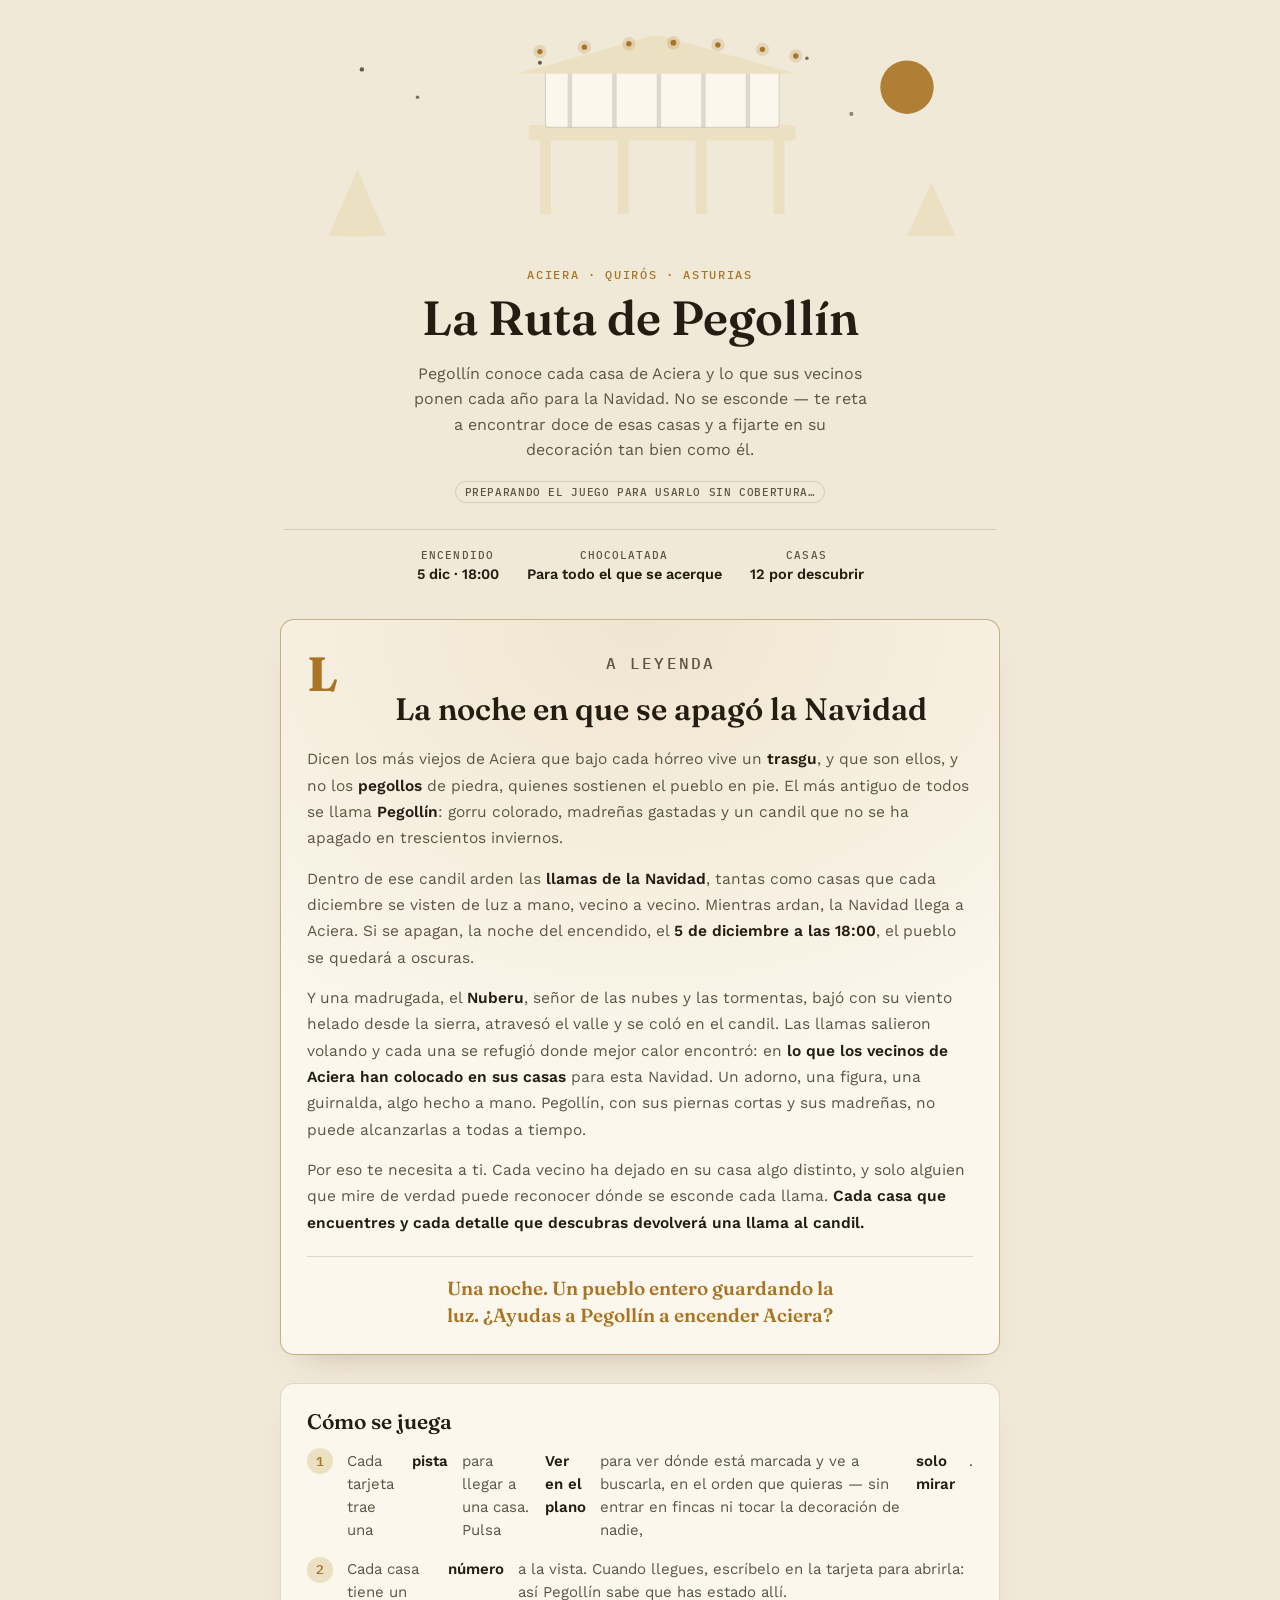
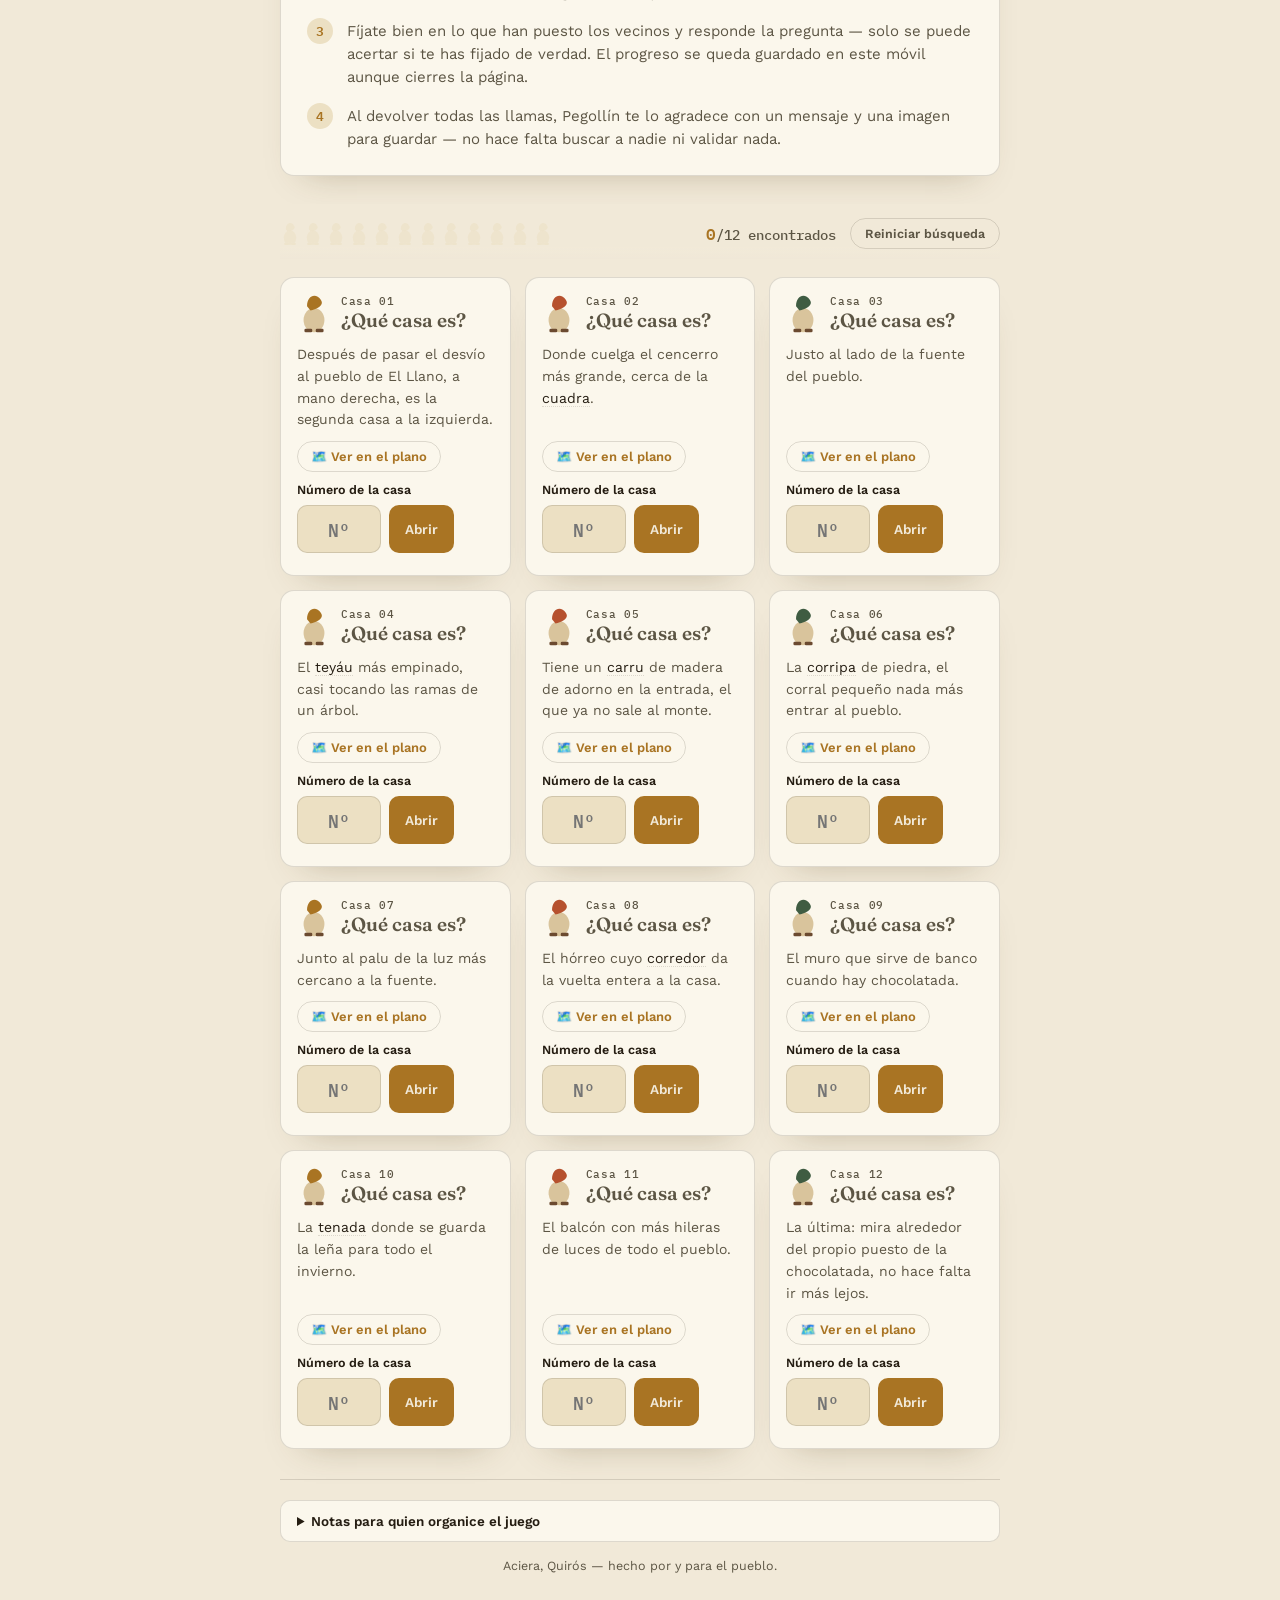
==== index.html @ 91ac0550 "Add files via upload" ====
<!doctype html>
<html lang="es">
<head>
<meta charset="utf-8">
<meta name="viewport" content="width=device-width, initial-scale=1, viewport-fit=cover">
<meta name="theme-color" content="#0f1a33">
<link rel="manifest" href="manifest.webmanifest">
<link rel="icon" href="icon.svg" type="image/svg+xml">
<link rel="apple-touch-icon" href="icon-192.png">
<meta name="apple-mobile-web-app-capable" content="yes">
<meta name="apple-mobile-web-app-title" content="Pegollín">
<title>La Ruta de Pegollín</title>
<style>
@font-face {
  font-family: 'Fraunces';
  font-style: normal;
  font-weight: 300 900;
  font-display: swap;
  src: url(fonts/Fraunces-300-900-latin-ext.woff2) format('woff2');
  unicode-range: U+0100-02BA, U+02BD-02C5, U+02C7-02CC, U+02CE-02D7, U+02DD-02FF, U+0304, U+0308, U+0329, U+1D00-1DBF, U+1E00-1E9F, U+1EF2-1EFF, U+2020, U+20A0-20AB, U+20AD-20C4, U+2113, U+2C60-2C7F, U+A720-A7FF;
}
@font-face {
  font-family: 'Fraunces';
  font-style: normal;
  font-weight: 300 900;
  font-display: swap;
  src: url(fonts/Fraunces-300-900-latin.woff2) format('woff2');
  unicode-range: U+0000-00FF, U+0131, U+0152-0153, U+02BB-02BC, U+02C6, U+02DA, U+02DC, U+0304, U+0308, U+0329, U+2000-206F, U+20AC, U+2122, U+2191, U+2193, U+2212, U+2215, U+FEFF, U+FFFD;
}
@font-face {
  font-family: 'IBM Plex Mono';
  font-style: normal;
  font-weight: 500;
  font-display: swap;
  src: url(fonts/IBMPlexMono-500-latin-ext.woff2) format('woff2');
  unicode-range: U+0100-02BA, U+02BD-02C5, U+02C7-02CC, U+02CE-02D7, U+02DD-02FF, U+0304, U+0308, U+0329, U+1D00-1DBF, U+1E00-1E9F, U+1EF2-1EFF, U+2020, U+20A0-20AB, U+20AD-20C4, U+2113, U+2C60-2C7F, U+A720-A7FF;
}
@font-face {
  font-family: 'IBM Plex Mono';
  font-style: normal;
  font-weight: 500;
  font-display: swap;
  src: url(fonts/IBMPlexMono-500-latin.woff2) format('woff2');
  unicode-range: U+0000-00FF, U+0131, U+0152-0153, U+02BB-02BC, U+02C6, U+02DA, U+02DC, U+0304, U+0308, U+0329, U+2000-206F, U+20AC, U+2122, U+2191, U+2193, U+2212, U+2215, U+FEFF, U+FFFD;
}
@font-face {
  font-family: 'IBM Plex Mono';
  font-style: normal;
  font-weight: 600;
  font-display: swap;
  src: url(fonts/IBMPlexMono-600-latin-ext.woff2) format('woff2');
  unicode-range: U+0100-02BA, U+02BD-02C5, U+02C7-02CC, U+02CE-02D7, U+02DD-02FF, U+0304, U+0308, U+0329, U+1D00-1DBF, U+1E00-1E9F, U+1EF2-1EFF, U+2020, U+20A0-20AB, U+20AD-20C4, U+2113, U+2C60-2C7F, U+A720-A7FF;
}
@font-face {
  font-family: 'IBM Plex Mono';
  font-style: normal;
  font-weight: 600;
  font-display: swap;
  src: url(fonts/IBMPlexMono-600-latin.woff2) format('woff2');
  unicode-range: U+0000-00FF, U+0131, U+0152-0153, U+02BB-02BC, U+02C6, U+02DA, U+02DC, U+0304, U+0308, U+0329, U+2000-206F, U+20AC, U+2122, U+2191, U+2193, U+2212, U+2215, U+FEFF, U+FFFD;
}
@font-face {
  font-family: 'Work Sans';
  font-style: normal;
  font-weight: 400;
  font-display: swap;
  src: url(fonts/WorkSans-400-latin-ext.woff2) format('woff2');
  unicode-range: U+0100-02BA, U+02BD-02C5, U+02C7-02CC, U+02CE-02D7, U+02DD-02FF, U+0304, U+0308, U+0329, U+1D00-1DBF, U+1E00-1E9F, U+1EF2-1EFF, U+2020, U+20A0-20AB, U+20AD-20C4, U+2113, U+2C60-2C7F, U+A720-A7FF;
}
@font-face {
  font-family: 'Work Sans';
  font-style: normal;
  font-weight: 400;
  font-display: swap;
  src: url(fonts/WorkSans-400-latin.woff2) format('woff2');
  unicode-range: U+0000-00FF, U+0131, U+0152-0153, U+02BB-02BC, U+02C6, U+02DA, U+02DC, U+0304, U+0308, U+0329, U+2000-206F, U+20AC, U+2122, U+2191, U+2193, U+2212, U+2215, U+FEFF, U+FFFD;
}
@font-face {
  font-family: 'Work Sans';
  font-style: normal;
  font-weight: 500;
  font-display: swap;
  src: url(fonts/WorkSans-500-latin-ext.woff2) format('woff2');
  unicode-range: U+0100-02BA, U+02BD-02C5, U+02C7-02CC, U+02CE-02D7, U+02DD-02FF, U+0304, U+0308, U+0329, U+1D00-1DBF, U+1E00-1E9F, U+1EF2-1EFF, U+2020, U+20A0-20AB, U+20AD-20C4, U+2113, U+2C60-2C7F, U+A720-A7FF;
}
@font-face {
  font-family: 'Work Sans';
  font-style: normal;
  font-weight: 500;
  font-display: swap;
  src: url(fonts/WorkSans-500-latin.woff2) format('woff2');
  unicode-range: U+0000-00FF, U+0131, U+0152-0153, U+02BB-02BC, U+02C6, U+02DA, U+02DC, U+0304, U+0308, U+0329, U+2000-206F, U+20AC, U+2122, U+2191, U+2193, U+2212, U+2215, U+FEFF, U+FFFD;
}
@font-face {
  font-family: 'Work Sans';
  font-style: normal;
  font-weight: 600;
  font-display: swap;
  src: url(fonts/WorkSans-600-latin-ext.woff2) format('woff2');
  unicode-range: U+0100-02BA, U+02BD-02C5, U+02C7-02CC, U+02CE-02D7, U+02DD-02FF, U+0304, U+0308, U+0329, U+1D00-1DBF, U+1E00-1E9F, U+1EF2-1EFF, U+2020, U+20A0-20AB, U+20AD-20C4, U+2113, U+2C60-2C7F, U+A720-A7FF;
}
@font-face {
  font-family: 'Work Sans';
  font-style: normal;
  font-weight: 600;
  font-display: swap;
  src: url(fonts/WorkSans-600-latin.woff2) format('woff2');
  unicode-range: U+0000-00FF, U+0131, U+0152-0153, U+02BB-02BC, U+02C6, U+02DA, U+02DC, U+0304, U+0308, U+0329, U+2000-206F, U+20AC, U+2122, U+2191, U+2193, U+2212, U+2215, U+FEFF, U+FFFD;
}
@font-face {
  font-family: 'Work Sans';
  font-style: normal;
  font-weight: 700;
  font-display: swap;
  src: url(fonts/WorkSans-700-latin-ext.woff2) format('woff2');
  unicode-range: U+0100-02BA, U+02BD-02C5, U+02C7-02CC, U+02CE-02D7, U+02DD-02FF, U+0304, U+0308, U+0329, U+1D00-1DBF, U+1E00-1E9F, U+1EF2-1EFF, U+2020, U+20A0-20AB, U+20AD-20C4, U+2113, U+2C60-2C7F, U+A720-A7FF;
}
@font-face {
  font-family: 'Work Sans';
  font-style: normal;
  font-weight: 700;
  font-display: swap;
  src: url(fonts/WorkSans-700-latin.woff2) format('woff2');
  unicode-range: U+0000-00FF, U+0131, U+0152-0153, U+02BB-02BC, U+02C6, U+02DA, U+02DC, U+0304, U+0308, U+0329, U+2000-206F, U+20AC, U+2122, U+2191, U+2193, U+2212, U+2215, U+FEFF, U+FFFD;
}
</style>
<style>
  /* ---------- tokens: dark-first (this page's home is the village at night) ---------- */
  :root{
    --night:#0f1a33;
    --night-panel:#182645;
    --night-panel-2:#20325a;
    --gold:#e8b354;
    --ember:#d1683c;
    --pine:#6c8f6f;
    --ink:#f4efe1;
    --ink-dim:#b7c0d6;
    --line: rgba(244,239,225,0.14);
    --shadow: 0 18px 40px -22px rgba(0,0,0,0.6);
    --radius: 14px;
  }
  @media (prefers-color-scheme: light){
    :root:not([data-theme="dark"]){
      --night:#f1e9d8;
      --night-panel:#fbf7ec;
      --night-panel-2:#ece0c3;
      --gold:#a97423;
      --ember:#b6512e;
      --pine:#3f5c42;
      --ink:#251d12;
      --ink-dim:#5c5544;
      --line: rgba(37,29,18,0.14);
      --shadow: 0 18px 34px -24px rgba(80,60,20,0.35);
    }
  }
  :root[data-theme="light"]{
    --night:#f1e9d8;
    --night-panel:#fbf7ec;
    --night-panel-2:#ece0c3;
    --gold:#a97423;
    --ember:#b6512e;
    --pine:#3f5c42;
    --ink:#251d12;
    --ink-dim:#5c5544;
    --line: rgba(37,29,18,0.14);
    --shadow: 0 18px 34px -24px rgba(80,60,20,0.35);
  }
  :root[data-theme="dark"]{
    --night:#0f1a33;
    --night-panel:#182645;
    --night-panel-2:#20325a;
    --gold:#e8b354;
    --ember:#d1683c;
    --pine:#6c8f6f;
    --ink:#f4efe1;
    --ink-dim:#b7c0d6;
    --line: rgba(244,239,225,0.14);
    --shadow: 0 18px 40px -22px rgba(0,0,0,0.6);
  }

  *{ box-sizing:border-box; }
  body{
    background:var(--night);
    color:var(--ink);
    margin:0;
    font-family:"Work Sans", ui-sans-serif, system-ui, sans-serif;
    -webkit-font-smoothing:antialiased;
  }
  h1,h2{
    font-family:"Fraunces", Georgia, "Iowan Old Style", serif;
    text-wrap:balance;
    margin:0;
  }
  .page{ max-width:760px; margin:0 auto; padding:0 20px 64px; }

  /* ---------- hero ---------- */
  .hero{
    position:relative;
    padding:36px 4px 28px;
    text-align:center;
    overflow:hidden;
  }
  .skyline{ width:100%; height:auto; display:block; margin-bottom:8px; }
  .eyebrow{
    margin:0 0 6px;
    font-family:"IBM Plex Mono", ui-monospace, monospace;
    font-size:12px;
    letter-spacing:.14em;
    text-transform:uppercase;
    color:var(--gold);
  }
  h1{ font-size:clamp(32px,7vw,48px); font-weight:600; font-variation-settings:"opsz" 40; }
  .tagline{
    max-width:46ch;
    margin:14px auto 0;
    color:var(--ink-dim);
    font-size:16px;
    line-height:1.6;
  }
  .facts{
    display:flex;
    justify-content:center;
    gap:28px;
    flex-wrap:wrap;
    margin:26px 0 0;
    padding:18px 0 0;
    border-top:1px solid var(--line);
  }
  .facts > div{ text-align:center; }
  .facts dt{
    font-family:"IBM Plex Mono", ui-monospace, monospace;
    font-size:10.5px;
    letter-spacing:.1em;
    text-transform:uppercase;
    color:var(--ink-dim);
    margin-bottom:4px;
  }
  .facts dd{ margin:0; font-weight:600; font-size:14.5px; }

  /* ---------- leyenda ---------- */
  .legend{
    position:relative;
    margin:8px 0 28px;
    padding:30px 26px 26px;
    border-radius:var(--radius);
    border:1px solid color-mix(in srgb, var(--gold) 40%, var(--line));
    background:radial-gradient(120% 90% at 50% 0%, color-mix(in srgb, var(--gold) 14%, var(--night-panel)), var(--night-panel) 70%);
    box-shadow:var(--shadow);
  }
  .legend .eyebrow{ text-align:center; }
  .legend h2{ font-size:clamp(24px,5vw,31px); font-weight:600; text-align:center; margin-bottom:18px; }
  .legend p{ margin:0 0 14px; font-size:15.5px; line-height:1.7; color:var(--ink-dim); }
  .legend p:first-of-type::first-letter{
    font-family:"Fraunces", Georgia, serif; font-size:3.1em; font-weight:700;
    color:var(--gold); float:left; line-height:.85; padding:4px 8px 0 0;
  }
  .legend strong{ color:var(--ink); font-weight:600; }
  .legend .oath{
    margin:20px 0 0; padding-top:18px; border-top:1px solid var(--line);
    text-align:center; font-family:"Fraunces", Georgia, serif; font-size:19px;
    font-weight:600; color:var(--gold); line-height:1.4; text-wrap:balance;
  }

  /* ---------- candado: número de la casa ---------- */
  .lock{ display:flex; flex-direction:column; gap:8px; }
  .lock label{ font-size:12.5px; font-weight:600; color:var(--ink); }
  .lock-row{ display:flex; gap:8px; }
  .lock input{
    width:84px; flex:none; text-align:center;
    font-family:"IBM Plex Mono", monospace; font-size:18px; font-weight:600;
    color:var(--ink); background:var(--night-panel-2);
    border:1px solid var(--line); border-radius:10px; padding:8px; min-height:42px;
  }
  .lock input:focus-visible{ outline:2px solid var(--gold); outline-offset:2px; }
  .lock input.wrong{ border-color:var(--ember); animation:shake .3s; }
  .lock button{
    font-family:"Work Sans", sans-serif; font-size:13.5px; font-weight:600;
    color:var(--night); background:var(--gold); border:none; border-radius:10px;
    padding:0 16px; min-height:42px; cursor:pointer;
  }
  .lock button:hover{ filter:brightness(1.06); }
  .lock-msg{ margin:0; font-size:12.5px; color:var(--ember); }
  .map-link{
    align-self:flex-start; font-size:13px; font-weight:600; color:var(--gold);
    text-decoration:none; border:1px solid var(--line); border-radius:999px; padding:7px 13px;
  }
  .map-link{ background:transparent; font-family:"Work Sans", sans-serif; cursor:pointer; }
  .map-link:hover{ border-color:var(--gold); }
  .card.locked .card-name{ color:var(--ink-dim); }

  /* ---------- how to play ---------- */
  .howto{
    background:var(--night-panel);
    border:1px solid var(--line);
    border-radius:var(--radius);
    padding:24px 26px;
    margin:28px 0;
    box-shadow:var(--shadow);
  }
  .howto h2{ font-size:21px; font-weight:600; margin-bottom:14px; }
  .howto ol{ margin:0; padding-left:0; list-style:none; display:grid; gap:14px; }
  .howto li{ display:flex; gap:14px; align-items:baseline; line-height:1.55; font-size:15px; color:var(--ink-dim); }
  .howto li::before{
    counter-increment:step;
    content: counter(step);
    flex:none;
    width:26px; height:26px;
    border-radius:50%;
    background:var(--night-panel-2);
    color:var(--gold);
    font-family:"IBM Plex Mono", monospace;
    font-size:12.5px;
    font-weight:600;
    display:flex; align-items:center; justify-content:center;
  }
  .howto ol{ counter-reset:step; }
  .howto strong{ color:var(--ink); font-weight:600; }

  /* ---------- route ---------- */
  .route{ margin:28px 0; }
  .route h2{ font-size:21px; font-weight:600; margin-bottom:6px; }
  .route-note{ margin:0 0 16px; color:var(--ink-dim); font-size:13.5px; line-height:1.55; max-width:52ch; }
  /* ---------- progress ---------- */
  .progress{
    position:sticky; top:0; z-index:5;
    display:flex; align-items:center; gap:14px; flex-wrap:wrap;
    background:linear-gradient(var(--night) 78%, transparent);
    padding:14px 0 10px;
    margin-bottom:4px;
  }
  .lights{ display:flex; gap:3px; flex:1 1 auto; min-width:160px; }
  .bulb{
    width:20px; height:24px; flex:none;
    color:var(--night-panel-2);
    opacity:.55;
    transition:color .25s ease, opacity .25s ease, transform .25s ease;
  }
  .bulb svg{ width:100%; height:100%; display:block; }
  .bulb.lit{ color:var(--gold); opacity:1; transform:translateY(-2px); }
  .progress-count{
    margin:0;
    font-family:"IBM Plex Mono", monospace;
    font-variant-numeric:tabular-nums;
    font-size:14px;
    color:var(--ink-dim);
    white-space:nowrap;
  }
  .progress-count b{ color:var(--gold); font-size:16px; }
  .reset{
    font-family:"Work Sans", sans-serif;
    font-size:12.5px;
    font-weight:600;
    color:var(--ink-dim);
    background:transparent;
    border:1px solid var(--line);
    border-radius:999px;
    padding:7px 14px;
    cursor:pointer;
    white-space:nowrap;
  }
  .reset:hover{ border-color:var(--ember); color:var(--ember); }
  .reset:focus-visible, .card:focus-visible, .toggle:focus-visible{
    outline:2px solid var(--gold); outline-offset:2px;
  }

  /* ---------- pegollín grid ---------- */
  .grid{
    display:grid;
    grid-template-columns:repeat(auto-fill, minmax(210px,1fr));
    gap:14px;
    margin:18px 0 8px;
  }
  .card{
    background:var(--night-panel);
    border:1px solid var(--line);
    border-radius:var(--radius);
    padding:16px 16px 14px;
    box-shadow:var(--shadow);
    display:flex;
    flex-direction:column;
    gap:10px;
    transition:transform .15s ease, border-color .2s ease;
  }
  .card.found{ border-color:color-mix(in srgb, var(--gold) 55%, var(--line)); }
  .card-top{ display:flex; align-items:flex-start; gap:10px; }
  .num{
    font-family:"IBM Plex Mono", monospace;
    font-size:11px;
    color:var(--ink-dim);
    letter-spacing:.06em;
  }
  .pegollin-icon{ width:34px; height:40px; flex:none; }
  .card:nth-child(3n+1) .pegollin-icon{ color:var(--gold); }
  .card:nth-child(3n+2) .pegollin-icon{ color:var(--ember); }
  .card:nth-child(3n) .pegollin-icon{ color:var(--pine); }
  .card-name{ font-family:"Fraunces", serif; font-size:19px; font-weight:600; margin:0; }
  .clue{ margin:0; font-size:14px; line-height:1.55; color:var(--ink-dim); flex:1; }
  .clue em{ color:var(--ink); font-style:normal; border-bottom:1px dotted var(--line); }
  .quiz{ margin-top:2px; }
  .quiz-q{
    margin:0 0 8px;
    font-size:13.5px;
    font-weight:600;
    color:var(--ink);
  }
  .options{ display:flex; flex-wrap:wrap; gap:8px; }
  .opt{
    display:flex; align-items:center; gap:7px;
    font-family:"Work Sans", sans-serif;
    font-size:13.5px;
    font-weight:600;
    color:var(--ink-dim);
    background:var(--night-panel-2);
    border:1px solid var(--line);
    border-radius:10px;
    padding:10px 13px;
    min-height:40px;
    cursor:pointer;
  }
  .opt:hover{ border-color:var(--gold); color:var(--ink); }
  .swatch{
    width:16px; height:16px; border-radius:50%; flex:none;
    box-shadow: inset 0 0 0 1px var(--line), 0 0 0 1px var(--night-panel);
  }
  .opt-emoji{ font-size:16px; line-height:1; }
  .opt.wrong{ border-color:var(--ember); color:var(--ember); animation:shake .3s; }
  @keyframes shake{
    25%{ transform:translateX(-3px); } 75%{ transform:translateX(3px); }
  }
  .found-note{
    margin:0; font-size:13.5px; font-weight:600; color:var(--gold);
    display:flex; align-items:center; gap:8px; flex-wrap:wrap;
  }
  .card.just-found{ animation:pop .45s ease; }
  @keyframes pop{
    0%{ transform:scale(1); } 35%{ transform:scale(1.035); } 100%{ transform:scale(1); }
  }
  .undo{
    font-family:"Work Sans", sans-serif;
    font-size:11.5px; font-weight:600;
    color:var(--ink-dim);
    background:none; border:none; padding:0;
    text-decoration:underline;
    cursor:pointer;
  }
  .undo:hover{ color:var(--ember); }
  @media (prefers-reduced-motion: reduce){ .opt.wrong, .card.just-found{ animation:none; } }

  /* ---------- finish banner ---------- */
  .finish{
    margin:26px 0 8px;
    padding:26px;
    text-align:center;
    border-radius:var(--radius);
    background:linear-gradient(180deg, color-mix(in srgb, var(--gold) 16%, var(--night-panel)), var(--night-panel));
    border:1px solid color-mix(in srgb, var(--gold) 45%, var(--line));
    box-shadow:var(--shadow);
  }
  .finish h2{ font-size:24px; margin-bottom:8px; }
  .finish p{ margin:0; color:var(--ink-dim); max-width:44ch; margin-inline:auto; line-height:1.6; }
  .finish-row{ display:flex; justify-content:center; gap:6px; margin-bottom:10px; }
  .finish-row span{ width:20px; height:24px; color:var(--gold); }
  .finish-row span svg{ width:100%; height:100%; display:block; }
  .finish.just-complete{ animation:finishPop .5s ease; }
  .finish.just-complete .finish-row span{ animation:finishBounce .6s ease backwards; }
  .finish.just-complete .finish-row span:nth-child(2){ animation-delay:.06s; }
  .finish.just-complete .finish-row span:nth-child(3){ animation-delay:.12s; }
  .finish.just-complete .finish-row span:nth-child(4){ animation-delay:.18s; }
  .finish.just-complete .finish-row span:nth-child(5){ animation-delay:.24s; }
  @keyframes finishPop{ 0%{ transform:scale(.97); opacity:.4; } 100%{ transform:scale(1); opacity:1; } }
  @keyframes finishBounce{ 0%{ transform:translateY(-10px) scale(.6); opacity:0; } 100%{ transform:translateY(0) scale(1); opacity:1; } }
  @media (prefers-reduced-motion: reduce){
    .finish.just-complete, .finish.just-complete .finish-row span{ animation:none; }
  }
  .final-message{
    margin:16px auto 0; max-width:42ch; text-align:center;
    background:var(--night-panel-2); border-radius:12px; padding:18px 20px;
  }
  .fm-title{
    margin:0 0 8px; font-family:"Fraunces", Georgia, serif; font-weight:600;
    font-size:17px; color:var(--gold);
  }
  .fm-body{ margin:0; font-size:14px; line-height:1.6; color:var(--ink); }
  .fm-sign{
    margin:12px 0 0; font-family:"IBM Plex Mono", monospace; font-size:10.5px;
    letter-spacing:.08em; text-transform:uppercase; color:var(--ink-dim);
  }
  .share-wrap{ margin-top:18px; }
  #shareCanvas{ display:none; }
  .share-btn{
    font-family:"Work Sans", sans-serif; font-weight:600; font-size:13px;
    color:var(--night); background:var(--gold); border:none; border-radius:999px;
    padding:11px 20px; cursor:pointer;
  }
  .share-btn:hover{ filter:brightness(1.06); }
  .share-btn:disabled{ opacity:.55; cursor:default; }

  /* ---------- footer ---------- */
  .foot{ margin-top:30px; border-top:1px solid var(--line); padding-top:20px; }
  details{
    background:var(--night-panel);
    border:1px solid var(--line);
    border-radius:10px;
    padding:12px 16px;
    margin-bottom:16px;
  }
  summary{ cursor:pointer; font-weight:600; font-size:13.5px; color:var(--ink); }
  details p, details ol{ color:var(--ink-dim); font-size:13.5px; line-height:1.6; }
  .credit{ font-size:12.5px; color:var(--ink-dim); text-align:center; margin:0; }

  @media (prefers-reduced-motion: reduce){
    .bulb, .card{ transition:none; }
  }

  /* ---------- mapa incrustado ---------- */
  dialog.mapdlg{ border:1px solid var(--line); border-radius:var(--radius); background:var(--night-panel); color:var(--ink); padding:14px; width:min(96vw,720px); max-height:94vh; }
  dialog.mapdlg::backdrop{ background:rgba(0,0,0,.6); }
  .mapdlg h3{ margin:0 0 4px; font-family:"Fraunces", serif; font-size:19px; }
  .mapdlg .md-note{ margin:0 0 10px; font-size:13px; color:var(--ink-dim); line-height:1.5; }
  .mapdlg svg{ width:100%; height:auto; max-height:62vh; display:block; background:var(--night); border-radius:8px; touch-action:pan-x pan-y pinch-zoom; }
  .mapdlg .md-row{ display:flex; gap:8px; flex-wrap:wrap; margin-top:10px; }
  .mapdlg .md-row button{ font-family:"Work Sans", sans-serif; font-size:13px; font-weight:600; color:var(--ink); background:var(--night-panel-2); border:1px solid var(--line); border-radius:999px; padding:9px 14px; cursor:pointer; }
  .mapdlg .md-row button.primary{ background:var(--gold); color:var(--night); border-color:transparent; }
  .mapdlg .b{ fill:var(--night-panel-2); stroke:var(--line); stroke-width:1; opacity:.8; }
  .mapdlg .b.house{ stroke:var(--pine); } .mapdlg .b.barn{ stroke:var(--ember); }
  .mapdlg .rd{ fill:none; stroke:var(--ink-dim); stroke-linecap:round; stroke-linejoin:round; }
  .mapdlg .rd.main{ stroke-width:3.4; } .mapdlg .rd.res{ stroke-width:2.1; opacity:.85; } .mapdlg .rd.min{ stroke-width:1.3; stroke-dasharray:2.5 3; opacity:.6; }
  .mapdlg .lm text{ font-family:"IBM Plex Mono", monospace; font-size:7px; fill:var(--ink-dim); }
  .mapdlg .lm circle{ fill:var(--ink); }
  .mapdlg .pin-dot{ fill:var(--ember); stroke:var(--ink); stroke-width:2.5; }
  .mapdlg .pin-pulse{ fill:var(--ember); opacity:.35; transform-box:fill-box; transform-origin:center; animation:mpulse 1.6s ease-out infinite; }
  @keyframes mpulse{ 0%{ transform:scale(.6); opacity:.5; } 100%{ transform:scale(2.6); opacity:0; } }
  .mapdlg .sp circle{ fill:var(--ink); stroke:var(--night); stroke-width:2; }
  .mapdlg .sp text, .mapdlg .pin-star{ font-family:"IBM Plex Mono", monospace; font-size:9px; font-weight:600; text-anchor:middle; dominant-baseline:central; }
  .mapdlg .sp text{ fill:var(--night); } .mapdlg .pin-star{ fill:var(--night); font-size:11px; }
  .mapdlg .gps-dot{ fill:#5b8cf0; stroke:#fff; stroke-width:1.8; }
  .mapdlg .gps-ring{ fill:#5b8cf0; opacity:.3; }
  @media (prefers-reduced-motion: reduce){ .mapdlg .pin-pulse{ animation:none; } }
  .install{ position:static; max-width:560px; margin:14px auto 0; background:var(--night-panel); border:1px solid var(--line); border-radius:var(--radius); padding:12px 14px; font-size:13px; line-height:1.5; color:var(--ink-dim); display:none; }
  .install b{ color:var(--gold); }
  .install .ir{ display:flex; gap:8px; margin-top:8px; flex-wrap:wrap; }
  .install button{ font-family:"Work Sans", sans-serif; font-size:13px; font-weight:600; border-radius:999px; padding:8px 14px; cursor:pointer; border:1px solid var(--line); background:var(--night-panel-2); color:var(--ink); }
  .install button.primary{ background:var(--gold); color:var(--night); border-color:transparent; }
  .offline-chip{ display:inline-block; font-family:"IBM Plex Mono", monospace; font-size:10.5px; letter-spacing:.06em; text-transform:uppercase; padding:3px 9px; border-radius:999px; border:1px solid var(--line); color:var(--ink-dim); }
  .offline-chip.ready{ color:var(--pine); border-color:var(--pine); }
</style>
</head>
<body>
<div class="page">

  <header class="hero">
    <svg class="skyline" viewBox="0 0 640 200" role="img" aria-label="Silueta nocturna de un hórreo asturiano entre pinos y estrellas">
      <circle cx="560" cy="46" r="24" fill="var(--gold)" opacity="0.9"></circle>
      <circle cx="70" cy="30" r="2" fill="var(--ink)" opacity="0.7"></circle>
      <circle cx="120" cy="55" r="1.6" fill="var(--ink)" opacity="0.6"></circle>
      <circle cx="230" cy="24" r="1.8" fill="var(--ink)" opacity="0.7"></circle>
      <circle cx="470" cy="20" r="1.6" fill="var(--ink)" opacity="0.6"></circle>
      <circle cx="510" cy="70" r="1.8" fill="var(--ink)" opacity="0.5"></circle>
      <!-- pines -->
      <g fill="var(--night-panel-2)">
        <polygon points="40,180 66,120 92,180"></polygon>
        <polygon points="52,180 66,140 80,180"></polygon>
        <polygon points="560,180 582,132 604,180"></polygon>
      </g>
      <!-- hórreo -->
      <g>
        <rect x="230" y="90" width="10" height="70" fill="var(--night-panel-2)"></rect>
        <rect x="300" y="90" width="10" height="70" fill="var(--night-panel-2)"></rect>
        <rect x="370" y="90" width="10" height="70" fill="var(--night-panel-2)"></rect>
        <rect x="440" y="90" width="10" height="70" fill="var(--night-panel-2)"></rect>
        <rect x="220" y="80" width="240" height="14" rx="2" fill="var(--night-panel-2)"></rect>
        <rect x="235" y="30" width="210" height="52" rx="3" fill="var(--night-panel)" stroke="var(--line)"></rect>
        <rect x="255" y="30" width="4" height="52" fill="var(--line)"></rect>
        <rect x="295" y="30" width="4" height="52" fill="var(--line)"></rect>
        <rect x="335" y="30" width="4" height="52" fill="var(--line)"></rect>
        <rect x="375" y="30" width="4" height="52" fill="var(--line)"></rect>
        <rect x="415" y="30" width="4" height="52" fill="var(--line)"></rect>
        <polygon points="210,30 460,30 340,-4 330,-4" fill="var(--night-panel-2)" transform="translate(0,4)"></polygon>
        <polygon points="215,32 455,32 335,4" fill="var(--night-panel-2)"></polygon>
      </g>
      <!-- string of lights along the roof -->
      <g>
        <circle cx="230" cy="14" r="6" fill="var(--gold)" opacity="0.18"></circle>
        <circle cx="230" cy="14" r="2.4" fill="var(--gold)"></circle>
        <circle cx="270" cy="10" r="6" fill="var(--gold)" opacity="0.18"></circle>
        <circle cx="270" cy="10" r="2.4" fill="var(--gold)"></circle>
        <circle cx="310" cy="7" r="6" fill="var(--gold)" opacity="0.18"></circle>
        <circle cx="310" cy="7" r="2.4" fill="var(--gold)"></circle>
        <circle cx="350" cy="6" r="6" fill="var(--gold)" opacity="0.2"></circle>
        <circle cx="350" cy="6" r="2.6" fill="var(--gold)"></circle>
        <circle cx="390" cy="8" r="6" fill="var(--gold)" opacity="0.18"></circle>
        <circle cx="390" cy="8" r="2.4" fill="var(--gold)"></circle>
        <circle cx="430" cy="12" r="6" fill="var(--gold)" opacity="0.18"></circle>
        <circle cx="430" cy="12" r="2.4" fill="var(--gold)"></circle>
        <circle cx="460" cy="18" r="6" fill="var(--gold)" opacity="0.18"></circle>
        <circle cx="460" cy="18" r="2.4" fill="var(--gold)"></circle>
      </g>
    </svg>

    <p class="eyebrow">Aciera · Quirós · Asturias</p>
    <h1>La Ruta de Pegollín</h1>
    <p class="tagline">Pegollín conoce cada casa de Aciera y lo que sus vecinos ponen cada año para la Navidad. No se esconde — te reta a encontrar doce de esas casas y a fijarte en su decoración tan bien como él.</p>

    <p style="margin:18px 0 0"><span class="offline-chip" id="offlineChip">Preparando el juego para usarlo sin cobertura…</span></p>

    <dl class="facts">
      <div><dt>Encendido</dt><dd>5 dic · 18:00</dd></div>
      <div><dt>Chocolatada</dt><dd>Para todo el que se acerque</dd></div>
      <div><dt>Casas</dt><dd>12 por descubrir</dd></div>
    </dl>
  </header>

  <section class="legend" aria-labelledby="legendTitle">
    <p class="eyebrow">La leyenda</p>
    <h2 id="legendTitle">La noche en que se apagó la Navidad</h2>
    <p>Dicen los más viejos de Aciera que bajo cada hórreo vive un <strong>trasgu</strong>, y que son ellos, y no los <strong>pegollos</strong> de piedra, quienes sostienen el pueblo en pie. El más antiguo de todos se llama <strong>Pegollín</strong>: gorru colorado, madreñas gastadas y un candil que no se ha apagado en trescientos inviernos.</p>
    <p>Dentro de ese candil arden las <strong>llamas de la Navidad</strong>, tantas como casas que cada diciembre se visten de luz a mano, vecino a vecino. Mientras ardan, la Navidad llega a Aciera. Si se apagan, la noche del encendido, el <strong>5 de diciembre a las 18:00</strong>, el pueblo se quedará a oscuras.</p>
    <p>Y una madrugada, el <strong>Nuberu</strong>, señor de las nubes y las tormentas, bajó con su viento helado desde la sierra, atravesó el valle y se coló en el candil. Las llamas salieron volando y cada una se refugió donde mejor calor encontró: en <strong>lo que los vecinos de Aciera han colocado en sus casas</strong> para esta Navidad. Un adorno, una figura, una guirnalda, algo hecho a mano. Pegollín, con sus piernas cortas y sus madreñas, no puede alcanzarlas a todas a tiempo.</p>
    <p>Por eso te necesita a ti. Cada vecino ha dejado en su casa algo distinto, y solo alguien que mire de verdad puede reconocer dónde se esconde cada llama. <strong>Cada casa que encuentres y cada detalle que descubras devolverá una llama al candil.</strong></p>
    <p class="oath">Una noche. Un pueblo entero guardando la luz. ¿Ayudas a Pegollín a encender Aciera?</p>
  </section>

  <section class="howto">
    <h2>Cómo se juega</h2>
    <ol>
      <li>Cada tarjeta trae una <strong>pista</strong> para llegar a una casa. Pulsa <strong>Ver en el plano</strong> para ver dónde está marcada y ve a buscarla, en el orden que quieras — sin entrar en fincas ni tocar la decoración de nadie, <strong>solo mirar</strong>.</li>
      <li>Cada casa tiene un <strong>número</strong> a la vista. Cuando llegues, escríbelo en la tarjeta para abrirla: así Pegollín sabe que has estado allí.</li>
      <li>Fíjate bien en lo que han puesto los vecinos y responde la pregunta — solo se puede acertar si te has fijado de verdad. El progreso se queda guardado en este móvil aunque cierres la página.</li>
      <li>Al devolver todas las llamas, Pegollín te lo agradece con un mensaje y una imagen para guardar — no hace falta buscar a nadie ni validar nada.</li>
    </ol>
  </section>

  <section class="progress" aria-live="polite">
    <div class="lights" id="lights"></div>
    <p class="progress-count"><b id="count">0</b>/12 encontrados</p>
    <button class="reset" id="resetBtn" type="button">Reiniciar búsqueda</button>
  </section>

  <section class="grid" id="grid">
    <!-- las 12 tarjetas se generan desde PEGOLLINOS más abajo -->
  </section>

  <section class="finish" id="finish" hidden>
    <div class="finish-row" aria-hidden="true"></div>
    <h2>¡Completaste la Ruta de Pegollín!</h2>
    <p>Doce casas, doce adornos descubiertos. Esta pantalla es tuya — guárdala o compártela si quieres. Feliz Navidad de parte de todo el pueblo.</p>
    <div class="final-message" id="finalMessage">
      <h3 class="fm-title" id="fmTitle"></h3>
      <p class="fm-body" id="fmBody"></p>
      <p class="fm-sign">Navidad en Aciera · Quirós</p>
    </div>
    <div class="share-wrap">
      <canvas id="shareCanvas" width="1080" height="1080"></canvas>
      <button class="share-btn" id="shareBtn" type="button" disabled>Generando imagen…</button>
    </div>
  </section>

  <footer class="foot">
    <details>
      <summary>Notas para quien organice el juego</summary>
      <p>Las doce casas, acertijos y preguntas de abajo son un <strong>ejemplo de partida</strong> — no son las casas reales todavía. El juego es sobre lo que cada vecino pone de verdad en su casa. Antes del 5 de diciembre:</p>
      <ol>
        <li>Recorred el pueblo y elegid las casas, con el visto bueno de cada vecino (algunos quizá prefieran no participar, y es su casa, no la nuestra).</li>
        <li>Asignad a cada casa un <strong>número</strong> poco obvio (dos cifras, sin orden) y colgad un cartelito bien visible desde la calle con ese número. Es la prueba de que el jugador ha llegado.</li>
        <li>Para cada casa, en el array <code>PEGOLLINOS</code>: <code>code</code> = el número del cartelito; <code>name</code> = el apodo real (se muestra al abrir la tarjeta); <code>clue</code> = el acertijo que lleva hasta la casa, sin decir su nombre ni su número.</li>
        <li>Escribid una pregunta sobre algo que solo se ve mirando de cerca (<code>question</code>/<code>options</code>/<code>correct</code>; 0 = la primera opción, 1 = la segunda...). Dejad alguna fácil para los más pequeños y un par más difíciles.</li>
        <li>Si en <a href="https://claude.ai/artifact/3jRdEgX2C8Q7G5sDvUj3Js">el plano de Aciera</a> usáis los mismos apodos y números, juego y plano hablarán de las mismas casas.</li>
        <li>Publicad el enlace (o un QR a la entrada del pueblo) y ya está — el propio juego agradece al terminar, nadie tiene que validar pantallas ni repartir nada.</li>
      </ol>
    </details>
    <p class="credit">Aciera, Quirós — hecho por y para el pueblo.</p>
  </footer>

</div>


<dialog class="mapdlg" id="mapDlg" aria-labelledby="mdTitle">
  <h3 id="mdTitle">La casa que buscas</h3>
  <p class="md-note" id="mdNote">La casa está marcada con la estrella. Funciona sin cobertura: pulsa «¿Dónde estoy?» y el GPS del móvil te situará en el plano.</p>
  <svg id="mdSvg" viewBox="0 0 479.5 535.8" role="img" aria-label="Plano de Aciera con la casa marcada con una estrella"></svg>
  <div class="md-row">
    <button type="button" class="primary" id="mdGps">📍 ¿Dónde estoy?</button>
    <button type="button" id="mdZoom">Ver todo el pueblo</button>
    <button type="button" id="mdClose">Cerrar</button>
  </div>
</dialog>

<div class="install" id="installBar" role="dialog" aria-label="Añadir a la pantalla de inicio">
  <div id="installTxt">Si quieres, puedes tener el juego como icono en tu móvil. No es necesario para jugar sin cobertura.</div>
  <div class="ir"><button type="button" class="primary" id="installBtn">Añadir a pantalla de inicio</button><button type="button" id="installLater">Cerrar</button></div>
</div>

<script>
(function(){
  // Ya no hay figuras escondidas: cada parada es una CASA real del pueblo, y la pregunta
  // es sobre su decoración de verdad. Pegollín no está ahí — es quien pregunta.
  // Cada opción puede llevar "color" (pastilla de color, ideal para quien no lee aún)
  // o "emoji" (dibujo del objeto). Así se puede acertar mirando, no solo leyendo.
  // "code" = el número que verá el jugador en la casa (cartelito) y que escribe para abrir la tarjeta.
  // "pin" = clave del pin de esa casa en plano-aciera.html (p1..p12); el botón "Ver en el plano" la marca allí.
  // "clue" = la pista que lo lleva hasta esa casa. El nombre no se enseña hasta abrirla.
  var PEGOLLINOS = [
    { pin:"p1", code:"47", name:"Ca Marcé", clue:"Después de pasar el desvío al pueblo de El Llano, a mano derecha, es la segunda casa a la izquierda.",
      question:"¿Cuántos sacos hay colgados en la fachada de la casa?",
      options:[ {label:"Dos", emoji:"2️⃣"}, {label:"Cuatro", emoji:"4️⃣"}, {label:"Seis", emoji:"6️⃣"} ], correct:1 },
    { pin:"p2", code:"23", name:"La casa de la cuadra", clue:"Donde cuelga el cencerro más grande, cerca de la <em>cuadra</em>.",
      question:"¿De qué color es la estrella de la puerta?",
      options:[ {label:"Rojo", color:"#c23b2e"}, {label:"Dorado", color:"#c99a3d"}, {label:"Azul", color:"#2c5b96"} ], correct:1 },
    { pin:"p3", code:"68", name:"La casa de la fuente", clue:"Justo al lado de la fuente del pueblo.",
      question:"¿Qué hay colgado en la ventana?",
      options:[ {label:"Un farolillo", emoji:"🏮"}, {label:"Una guirnalda", emoji:"🎀"}, {label:"Un cascabel", emoji:"🔔"} ], correct:0 },
    { pin:"p4", code:"15", name:"La casa del tejado inclinado", clue:"El <em>teyáu</em> más empinado, casi tocando las ramas de un árbol.",
      question:"¿De qué color son las luces del tejado?",
      options:[ {label:"Blancas", color:"#f4efe1"}, {label:"Doradas", color:"#c99a3d"}, {label:"Multicolor", emoji:"🌈"} ], correct:2 },
    { pin:"p5", code:"82", name:"La casa del carro viejo", clue:"Tiene un <em>carru</em> de madera de adorno en la entrada, el que ya no sale al monte.",
      question:"¿Qué lleva encima el carro?",
      options:[ {label:"Un árbol pequeño", emoji:"🎄"}, {label:"Un muñeco de nieve", emoji:"⛄"}, {label:"Regalos", emoji:"🎁"} ], correct:0 },
    { pin:"p6", code:"39", name:"La casa del corral de piedra", clue:"La <em>corripa</em> de piedra, el corral pequeño nada más entrar al pueblo.",
      question:"¿Cuántas estrellas hay en la pared?",
      options:[ {label:"Dos", emoji:"2️⃣"}, {label:"Cuatro", emoji:"4️⃣"}, {label:"Seis", emoji:"6️⃣"} ], correct:1 },
    { pin:"p7", code:"56", name:"La casa de la farola", clue:"Junto al palu de la luz más cercano a la fuente.",
      question:"¿De qué están hechos los renos de delante?",
      options:[ {label:"Madera", emoji:"🪵"}, {label:"Alambre", emoji:"🔧"}, {label:"Neumáticos viejos", emoji:"🛞"} ], correct:2 },
    { pin:"p8", code:"91", name:"La casa del corredor largo", clue:"El hórreo cuyo <em>corredor</em> da la vuelta entera a la casa.",
      question:"¿Cuántos muñecos de nieve hay en el corredor?",
      options:[ {label:"Uno", emoji:"1️⃣"}, {label:"Dos", emoji:"2️⃣"}, {label:"Ninguno", emoji:"0️⃣"} ], correct:0 },
    { pin:"p9", code:"34", name:"La casa del muro bajo", clue:"El muro que sirve de banco cuando hay chocolatada.",
      question:"¿De qué color es la guirnalda del muro?",
      options:[ {label:"Verde", color:"#3f7d3f"}, {label:"Roja", color:"#c23b2e"}, {label:"Dorada", color:"#c99a3d"} ], correct:0 },
    { pin:"p10", code:"71", name:"La casa de la leñera", clue:"La <em>tenada</em> donde se guarda la leña para todo el invierno.",
      question:"¿Qué hay encima de la leña?",
      options:[ {label:"Un gorro de Papá Noel", emoji:"🎅"}, {label:"Un búho de madera", emoji:"🦉"}, {label:"Nada, está vacía", emoji:"🚫"} ], correct:0 },
    { pin:"p11", code:"28", name:"La casa del balcón con luces", clue:"El balcón con más hileras de luces de todo el pueblo.",
      question:"¿De qué color son las luces del balcón?",
      options:[ {label:"Azules", color:"#2c5b96"}, {label:"Blancas", color:"#f4efe1"}, {label:"Verdes", color:"#3f7d3f"} ], correct:1 },
    { pin:"p12", code:"63", name:"La casa de la chocolatada", clue:"La última: mira alrededor del propio puesto de la chocolatada, no hace falta ir más lejos.",
      question:"¿Qué hay dibujado en el cartel de la chocolatada?",
      options:[ {label:"Una taza", emoji:"☕"}, {label:"Un gnomo", emoji:"🧙"}, {label:"Unas campanas", emoji:"🔔"} ], correct:0 }
  ];

  var STORAGE_KEY = "aciera-pegollinos-2026";

  function loadState(){
    try{
      var raw = localStorage.getItem(STORAGE_KEY);
      if(!raw) return new Array(PEGOLLINOS.length).fill(0);
      var parsed = JSON.parse(raw);
      // 0 = bloqueada, 1 = abierta con el número, 2 = encontrada (acertada). Acepta el formato antiguo true/false.
      if(Array.isArray(parsed) && parsed.length === PEGOLLINOS.length){
        return parsed.map(function(v){ return v === true ? 2 : (v === 1 || v === 2 ? v : 0); });
      }
    }catch(e){}
    return new Array(PEGOLLINOS.length).fill(0);
  }
  function saveState(state){
    try{ localStorage.setItem(STORAGE_KEY, JSON.stringify(state)); }catch(e){}
  }

  var state = loadState();

  var grid = document.getElementById("grid");
  var lightsEl = document.getElementById("lights");
  var countEl = document.getElementById("count");
  var finishEl = document.getElementById("finish");
  var resetBtn = document.getElementById("resetBtn");

  // Pegollín: gorro de fieltro (currentColor, cicla de color por tarjeta), cuerpo de lana
  // y madreñas — ver el boceto completo en boceto-pegollin.html.
  var pegollinIcon =
    '<svg class="pegollin-icon" viewBox="0 0 34 46" aria-hidden="true">' +
      '<ellipse cx="17" cy="30" rx="12" ry="14" fill="#d9c49c"></ellipse>' +
      '<rect x="6" y="40" width="9" height="4" rx="1.5" fill="#6b4a30"></rect>' +
      '<rect x="19" y="40" width="9" height="4" rx="1.5" fill="#6b4a30"></rect>' +
      '<path d="M9,14 C9,2 19,-2 25,7 C29,13 21,17 13,19 Z" fill="currentColor"></path>' +
    '</svg>';
  var pegollinSilhouette =
    '<svg viewBox="0 0 34 46" aria-hidden="true">' +
      '<path d="M9,14 C9,2 19,-2 25,7 C29,13 21,17 13,19 Z" fill="currentColor"></path>' +
      '<ellipse cx="17" cy="30" rx="12" ry="14" fill="currentColor" opacity="0.9"></ellipse>' +
      '<rect x="6" y="40" width="9" height="4" rx="1.5" fill="currentColor"></rect>' +
      '<rect x="19" y="40" width="9" height="4" rx="1.5" fill="currentColor"></rect>' +
    '</svg>';

  PEGOLLINOS.forEach(function(g, i){
    var card = document.createElement("article");
    card.className = "card";
    var optionsHtml = g.options.map(function(opt, oi){
      var mark = opt.color
        ? '<span class="swatch" style="background:' + opt.color + '"></span>'
        : '<span class="opt-emoji">' + opt.emoji + '</span>';
      return '<button class="opt" type="button" data-oi="' + oi + '">' + mark + '<span>' + opt.label + '</span></button>';
    }).join("");
    card.innerHTML =
      '<div class="card-top">' + pegollinIcon +
        '<div><div class="num"></div>' +
        '<h3 class="card-name"></h3></div>' +
      '</div>' +
      '<p class="clue">' + g.clue + '</p>' +
      '<button class="map-link" type="button" data-pin="' + g.pin + '">🗺️ Ver en el plano</button>' +
      '<form class="lock" data-i="' + i + '" autocomplete="off">' +
        '<label for="code' + i + '">Número de la casa</label>' +
        '<div class="lock-row"><input id="code' + i + '" type="text" inputmode="numeric" maxlength="4" placeholder="Nº">' +
        '<button type="submit">Abrir</button></div>' +
        '<p class="lock-msg" aria-live="polite"></p>' +
      '</form>' +
      '<div class="quiz" data-i="' + i + '">' +
        '<p class="quiz-q">' + g.question + '</p>' +
        '<div class="options">' + optionsHtml + '</div>' +
        '<p class="found-note" hidden>🎉 ¡Acertaste! Pegollín también se fijó en esto — <button class="undo" type="button">¿fue un error? deshacer</button></p>' +
      '</div>';
    grid.appendChild(card);
  });

  for(var b=0;b<PEGOLLINOS.length;b++){
    var bulb = document.createElement("span");
    bulb.className = "bulb";
    bulb.innerHTML = pegollinSilhouette;
    lightsEl.appendChild(bulb);
  }

  var cards = Array.prototype.slice.call(grid.querySelectorAll(".card"));
  var bulbs = Array.prototype.slice.call(lightsEl.querySelectorAll(".bulb"));

  var finishRow = finishEl.querySelector(".finish-row");
  for(var fr=0; fr<5; fr++){
    var frSpan = document.createElement("span");
    frSpan.innerHTML = pegollinSilhouette;
    finishRow.appendChild(frSpan);
  }

  var wasComplete = false;
  function render(){
    var found = 0;
    cards.forEach(function(card, i){
      var st = state[i];
      var isFound = st === 2;
      if(isFound) found++;
      card.classList.toggle("found", isFound);
      card.classList.toggle("locked", st === 0);
      card.querySelector(".num").textContent = st === 0
        ? "Casa " + String(i+1).padStart(2,"0")
        : "Casa nº " + PEGOLLINOS[i].code;
      card.querySelector(".card-name").textContent = st === 0 ? "¿Qué casa es?" : PEGOLLINOS[i].name;
      card.querySelector(".lock").hidden = st !== 0;
      card.querySelector(".quiz").hidden = st === 0;
      card.querySelector(".options").hidden = isFound;
      card.querySelector(".found-note").hidden = !isFound;
      bulbs[i].classList.toggle("lit", isFound);
    });
    countEl.textContent = found;
    var complete = found >= PEGOLLINOS.length;
    finishEl.hidden = !complete;
    if(complete && !wasComplete){
      finishEl.classList.remove("just-complete");
      void finishEl.offsetWidth; // reinicia la animación aunque se repita
      finishEl.classList.add("just-complete");
      finishEl.scrollIntoView({ behavior:"smooth", block:"center" });
      pickMessage();
      ensureBadge();
    }
    wasComplete = complete;
  }

  // --- mensaje final: uno distinto cada vez, con la firma fija en el HTML ---
  var MESSAGES = [
    { title:"La magia de Aciera", body:"¡Enhorabuena! Has encontrado todos los secretos que escondía Aciera. Pero el verdadero tesoro de esta Navidad es compartir momentos especiales con quienes nos acompañan. Gracias por visitarnos y formar parte de nuestra magia. ¡Feliz Navidad!" },
    { title:"Un deseo desde Aciera", body:"Dicen que los deseos que nacen en lugares especiales viajan más lejos. Hoy has descubierto todos nuestros rincones y queremos enviarte uno: que nunca te falten motivos para sonreír. Gracias por acompañarnos. ¡Felices fiestas!" },
    { title:"El secreto mejor guardado", body:"Has encontrado todos los objetos escondidos, pero aún queda un secreto por descubrir: la Navidad es más bonita cuando la compartimos. Gracias por traer tu ilusión a Aciera. ¡Te deseamos una Navidad llena de alegría!" },
    { title:"Misión navideña cumplida", body:"¡Misión completada! Has demostrado tener ojos de explorador y espíritu navideño. Los secretos de Aciera ya forman parte de tus recuerdos. Gracias por participar y ayudarnos a llenar el pueblo de vida. ¡Feliz Navidad!" },
    { title:"Un mensaje del Guardián", body:"El Guardián de los Deseos ha visto cómo recorrías Aciera buscando cada pista. Ahora que has completado tu aventura, te envía un deseo especial: que la ilusión que has sentido hoy te acompañe durante todo el año. ¡Gracias por venir!" },
    { title:"La estrella de Aciera", body:"Cada objeto encontrado ha encendido una pequeña estrella en tu aventura. Ahora que todas brillan, queremos darte las gracias por compartir esta Navidad con nosotros. Que tu camino esté siempre lleno de luz y buenos momentos." },
    { title:"Un pueblo que te da las gracias", body:"Puede que Aciera sea un pueblo pequeño, pero su Navidad está hecha de grandes ilusiones. Gracias por recorrer nuestras calles, descubrir sus rincones y compartir este día con nosotros. ¡Esperamos volver a verte!" },
    { title:"Para los pequeños exploradores", body:"¡Lo conseguiste! Has encontrado todos los tesoros navideños. Los Reyes Magos estarán orgullosos de tu gran trabajo como explorador. Sigue buscando la magia en las pequeñas cosas. ¡Feliz Navidad desde Aciera!" },
    { title:"El mejor tesoro", body:"¡Has completado la búsqueda! Entre luces, estrellas y rincones escondidos, esperamos que hayas encontrado algo más que objetos: un bonito recuerdo para compartir. Gracias por elegir Aciera esta Navidad." },
    { title:"Hasta la próxima Navidad", body:"Tu aventura navideña ha terminado, pero las puertas de Aciera seguirán abiertas para ti. Gracias por acompañarnos, por participar y por ayudarnos a mantener viva la ilusión de nuestro pueblo. ¡Feliz Navidad y hasta pronto!" }
  ];
  var fmTitleEl = document.getElementById("fmTitle");
  var fmBodyEl = document.getElementById("fmBody");
  function pickMessage(){
    var m = MESSAGES[Math.floor(Math.random() * MESSAGES.length)];
    fmTitleEl.textContent = m.title;
    fmBodyEl.textContent = m.body;
  }

  // --- imagen para compartir al completar, descargada con la capacidad "downloads" del artefacto ---
  var shareCanvas = document.getElementById("shareCanvas");
  var shareBtn = document.getElementById("shareBtn");
  var badgeDrawn = false;
  var downloadsApi; // undefined = aún resolviendo

  function roundRect(c, x, y, w, h, r){
    c.beginPath();
    c.moveTo(x+r, y);
    c.arcTo(x+w, y, x+w, y+h, r);
    c.arcTo(x+w, y+h, x, y+h, r);
    c.arcTo(x, y+h, x, y, r);
    c.arcTo(x, y, x+w, y, r);
    c.closePath();
  }
  function glowDot(c, x, y, r, color, glowOpacity){
    c.fillStyle = color;
    c.globalAlpha = glowOpacity;
    c.beginPath(); c.arc(x, y, r*2.4, 0, Math.PI*2); c.fill();
    c.globalAlpha = 1;
    c.beginPath(); c.arc(x, y, r, 0, Math.PI*2); c.fill();
  }
  function drawBadgePegollin(c, x, y, scale, hat){
    c.save();
    c.translate(x, y);
    c.scale(scale, scale);
    c.fillStyle = "#d9c49c";
    c.beginPath(); c.ellipse(17, 30, 12, 14, 0, 0, Math.PI*2); c.fill();
    c.fillStyle = "#6b4a30";
    roundRect(c, 6, 40, 9, 4, 1.5); c.fill();
    roundRect(c, 19, 40, 9, 4, 1.5); c.fill();
    c.fillStyle = hat;
    c.fill(new Path2D("M9,14 C9,2 19,-2 25,7 C29,13 21,17 13,19 Z"));
    c.restore();
  }

  function drawBadge(){
    var ctx = shareCanvas.getContext("2d");
    var W = shareCanvas.width, H = shareCanvas.height;
    ctx.clearRect(0, 0, W, H);

    var sky = ctx.createLinearGradient(0, 0, 0, H);
    sky.addColorStop(0, "#0b1428"); sky.addColorStop(1, "#1c2c50");
    ctx.fillStyle = sky; ctx.fillRect(0, 0, W, H);

    ctx.fillStyle = "#f4efe1";
    [[110,120,2.4],[180,230,1.8],[300,90,2],[940,300,1.6],[70,400,1.6],[420,60,1.8]].forEach(function(s){
      ctx.globalAlpha = 0.6; ctx.beginPath(); ctx.arc(s[0], s[1], s[2], 0, Math.PI*2); ctx.fill();
    });
    ctx.globalAlpha = 1;
    glowDot(ctx, 880, 160, 40, "#e8b354", 0.18);

    // cinta de logro
    ctx.save();
    ctx.translate(150, 150);
    ctx.rotate(-0.18);
    ctx.fillStyle = "#e8b354";
    roundRect(ctx, -110, -26, 220, 52, 26); ctx.fill();
    ctx.fillStyle = "#0f1a33";
    ctx.font = "700 24px 'IBM Plex Mono', monospace";
    ctx.textAlign = "center"; ctx.textBaseline = "middle";
    ctx.fillText("¡COMPLETADO!", 0, 2);
    ctx.restore();
    ctx.textAlign = "left"; ctx.textBaseline = "alphabetic";

    // silueta real de Aciera: pinos + hórreo + guirnalda, igual que en el resto de materiales
    var baseY = 860;
    ctx.fillStyle = "#182645";
    ctx.beginPath(); ctx.moveTo(120,baseY+120); ctx.lineTo(190,baseY-30); ctx.lineTo(260,baseY+120); ctx.closePath(); ctx.fill();
    ctx.beginPath(); ctx.moveTo(860,baseY+120); ctx.lineTo(930,baseY-40); ctx.lineTo(1000,baseY+120); ctx.closePath(); ctx.fill();
    [430,520,610,700].forEach(function(px){ ctx.fillRect(px, baseY-40, 16, 110); });
    roundRect(ctx, 410, baseY-58, 320, 22, 3); ctx.fill();
    ctx.fillStyle = "#20325a";
    roundRect(ctx, 425, baseY-150, 290, 92, 4); ctx.fill();
    ctx.strokeStyle = "rgba(244,239,225,0.18)"; ctx.lineWidth = 2;
    [465,510,555,600,645,690,735].forEach(function(lx){ ctx.beginPath(); ctx.moveTo(lx, baseY-150); ctx.lineTo(lx, baseY-58); ctx.stroke(); });
    ctx.fillStyle = "#182645";
    ctx.beginPath(); ctx.moveTo(400,baseY-150); ctx.lineTo(740,baseY-150); ctx.lineTo(570,baseY-235); ctx.closePath(); ctx.fill();
    for(var gi=0; gi<9; gi++){
      var gt = gi/8, glx = 420 + gt*300, gly = baseY-150 - Math.sin(gt*Math.PI)*46 - 6;
      glowDot(ctx, glx, gly, 6, "#e8b354", 0.22);
    }

    drawBadgePegollin(ctx, 240, 560, 6.4, "#e8b354");

    ctx.fillStyle = "#e8b354";
    ctx.font = "600 26px 'IBM Plex Mono', monospace";
    ctx.fillText("ACIERA · QUIRÓS · ASTURIAS", 70, 660);

    ctx.fillStyle = "#f4efe1";
    ctx.font = "700 86px 'Fraunces', serif";
    ctx.fillText("¡Completé la", 66, 760);
    ctx.fillText("Ruta de Pegollín!", 66, 850);

    ctx.font = "500 28px 'Work Sans', sans-serif";
    ctx.fillStyle = "#c7cfe2";
    ctx.fillText("Aciera · Quirós · Diciembre 2026", 70, 898);

    ctx.fillStyle = "rgba(244,239,225,0.12)";
    ctx.fillRect(0, 980, W, 100);
    ctx.fillStyle = "#e8b354";
    ctx.font = "700 30px 'IBM Plex Mono', monospace";
    ctx.textBaseline = "middle";
    ctx.fillText("12 / 12", 70, 1030);
    ctx.fillStyle = "#b7c0d6";
    ctx.font = "500 22px 'Work Sans', sans-serif";
    ctx.textAlign = "right";
    ctx.fillText("La Ruta de Pegollín", W-70, 1030);
    ctx.textAlign = "left";
    ctx.textBaseline = "alphabetic";
  }

  function ensureBadge(){
    if(badgeDrawn) return;
    Promise.all([
      document.fonts.load('700 86px "Fraunces"'),
      document.fonts.load('500 28px "Work Sans"'),
      document.fonts.load('700 30px "IBM Plex Mono"'),
      document.fonts.load('600 26px "IBM Plex Mono"'),
      document.fonts.load('700 24px "IBM Plex Mono"'),
      document.fonts.load('500 22px "Work Sans"')
    ]).catch(function(){}).then(function(){
      drawBadge();
      badgeDrawn = true;
      updateShareBtn();
    });
  }

  function useCapability(name){
    try{
      if(window.claude && typeof window.claude.use === "function") return window.claude.use(name);
    }catch(e){}
    return Promise.resolve(null);
  }
  function updateShareBtn(){
    if(!badgeDrawn || downloadsApi === undefined){
      shareBtn.disabled = true; shareBtn.textContent = "Generando imagen…";
    } else if(!downloadsApi){
      shareBtn.disabled = true; shareBtn.textContent = "Descarga no disponible aquí";
    } else {
      shareBtn.disabled = false; shareBtn.textContent = "Descargar imagen para compartir";
    }
  }
  useCapability("downloads").then(function(d){
    downloadsApi = d || {
      save: function(o){
        return new Promise(function(res){
          var u = URL.createObjectURL(o.data), a = document.createElement("a");
          a.href = u; a.download = o.filename; document.body.appendChild(a); a.click(); a.remove();
          setTimeout(function(){ URL.revokeObjectURL(u); }, 4000); res();
        });
      }
    };
    updateShareBtn();
  });

  shareBtn.addEventListener("click", function(){
    if(!downloadsApi) return;
    shareCanvas.toBlob(function(blob){
      if(!blob) return;
      downloadsApi.save({ filename: "ruta-de-pegollin-completada.png", data: blob }).catch(function(err){
        if(err && err.code === "declined") return;
        shareBtn.textContent = "No se pudo guardar, prueba de nuevo";
        setTimeout(updateShareBtn, 2200);
      });
    }, "image/png");
  });

  grid.addEventListener("click", function(ev){
    var optBtn = ev.target.closest(".opt");
    if(optBtn){
      var quiz = optBtn.closest(".quiz");
      var i = Number(quiz.getAttribute("data-i"));
      var oi = Number(optBtn.getAttribute("data-oi"));
      if(oi === PEGOLLINOS[i].correct){
        state[i] = 2;
        saveState(state);
        render();
        var foundCard = cards[i];
        foundCard.classList.add("just-found");
        setTimeout(function(){ foundCard.classList.remove("just-found"); }, 450);
      } else {
        optBtn.classList.add("wrong");
        setTimeout(function(){ optBtn.classList.remove("wrong"); }, 350);
      }
      return;
    }
    var undoBtn = ev.target.closest(".undo");
    if(undoBtn){
      var quiz2 = undoBtn.closest(".quiz");
      var i2 = Number(quiz2.getAttribute("data-i"));
      state[i2] = 1;
      saveState(state);
      render();
    }
  });

  function normCode(v){ return String(v).trim().replace(/^0+(?=\d)/, "").toLowerCase(); }
  grid.addEventListener("submit", function(ev){
    var form = ev.target.closest(".lock");
    if(!form) return;
    ev.preventDefault();
    var i = Number(form.getAttribute("data-i"));
    var input = form.querySelector("input");
    var msg = form.querySelector(".lock-msg");
    if(normCode(input.value) === normCode(PEGOLLINOS[i].code)){
      state[i] = 1;
      saveState(state);
      input.value = ""; msg.textContent = "";
      render();
      cards[i].classList.add("just-found");
      setTimeout(function(){ cards[i].classList.remove("just-found"); }, 450);
    } else {
      msg.textContent = "Ese número no es el de esta casa. Repasa la pista, mira el plano y busca bien el cartel.";
      input.classList.add("wrong");
      setTimeout(function(){ input.classList.remove("wrong"); }, 350);
    }
  });

  var confirming = false;
  resetBtn.addEventListener("click", function(){
    if(!confirming){
      confirming = true;
      resetBtn.textContent = "¿Seguro? Toca de nuevo";
      setTimeout(function(){ confirming = false; resetBtn.textContent = "Reiniciar búsqueda"; }, 3000);
      return;
    }
    confirming = false;
    state = new Array(PEGOLLINOS.length).fill(0);
    saveState(state);
    resetBtn.textContent = "Reiniciar búsqueda";
    render();
  });

  render();
})();
</script>

<script>
(function(){
  var VW = 479.5, VH = 535.8;
  var BUILDINGS = [
    "219.5,312.7 225.8,307.4 231.3,315.4 230.3,316.2 230.9,317.1 227.4,319.1 224.2,320.8 220.2,320.9 218.9,316.2 220.8,314.6 219.5,312.7",
    "208.4,300.3 211.1,290.9 218.5,293.6 223.2,295.4 220.7,305.3 215.5,304.2 216,301.9 214.8,301.7 214.4,306.7 207.2,303.8 208.4,300.3",
    "201.3,435.2 205.4,429.1 212.9,433.7 220.1,438.3 216.8,443.6 212.5,441.5 209.3,445.1 206.9,443.8 209.8,440.1 208.9,439.7 201.3,435.2",
    "183.3,261.4 183.8,255.3 190.8,255.8 194.4,256 199,257.1 197.9,260.5 197,264.1 195.8,263.9 195.5,267.6 189.6,266.5 184.3,264.4 183.3,261.4",
    "230.3,287.2 230.9,284.4 236.5,279.4 237.5,280.4 240.2,282.9 242.1,284.4 244.4,285.4 237.9,291.6 235.3,293.3 232.1,293.2 230.8,289.9 230.3,287.2",
    "267.2,210.3 269.5,207.8 269.9,208.3 275,203.3 278.3,206.5 282.9,211.5 285.7,214.5 289.6,218.7 285.5,223.3 281.5,219.2 278.6,216.3 273.8,211.5 273.5,211.9 273.1,211.6 270.8,214.2 267.2,210.3",
    "238.2,224.2 243.4,221.7 248.6,219.2 248.9,219.8 251,219.5 251.8,221.5 249.7,221.7 251.3,225.3 252.7,228.6 253.2,228.4 259,239.4 252,243.2 248,234.8 241.6,238.8 239.2,235.3 242.9,233.3 238.2,224.2",
    "241.6,272.9 241.8,270.4 243.4,266.7 247.3,262.1 249.2,260 249.7,258.7 250.3,257.9 251.9,256.9 253.5,257.4 254.9,258.4 257.9,263.2 257.3,265.9 255.6,268.6 253.7,270.6 247,277.5 243.8,274.3 241.6,272.9",
    "246.6,351.4 245.6,351 240.5,347.9 243.7,341.7 248.8,344 251.7,345.8 251.5,346.4 258.5,351.1 255.1,357.7 254.2,357.1 253.6,358.2 251.5,356.8 250.9,358.4 248.8,361.7 245.8,360.5 242.7,358.5 244.1,355.1 246.6,351.4",
    "151.9,229.5 151.3,229.4 151.6,223.9 162.2,224 166,224.3 170.5,224.7 169.7,229.2 171.8,229.6 171.4,232 169.3,231.7 165.2,231.4 165.2,232.4 161.5,232.2 161,237.8 154.7,237.2 154.8,236.2 152.7,236 153,233.1 152,233.1 151.9,229.5",
    "217.9,332.6 229.3,327.6 232.7,334.3 237.6,332.2 238.7,334.2 237.4,334.8 239.5,339.2 233.4,341.6 231.6,337.9 229.4,338.1 226,340.2 226.7,341.1 223.3,343.1 217.9,332.6",
    "183.3,411.3 185.3,402.4 192.5,404.1 191.5,407.4 194,407.8 202.6,409 203.3,409.1 202.5,414.9 202.3,416.4 203.5,416.5 203.1,419.6 202.8,421.5 203.1,423.6 202.6,426.3 198.8,426.2 198.4,429.1 186.3,427.2 187.3,419.3 188.4,412.2 183.3,411.3",
    "256,254.6 261.6,248.5 265.3,244.8 266.5,244 271,241 272.5,239.7 274.7,237.9 277.8,237.8 279.5,239.2 281.2,239.9 278.7,245 282,247.7 280.6,249.9 276.2,253.8 274.4,251.4 271.6,253.8 271,255 268.5,257.1 263.4,261.5 259.8,258.1 256,254.6",
    "236.9,210.7 242.2,204.6 242.5,204.9 243.1,204 241,202.3 245.3,196.4 249.1,199.7 248.5,200.5 253.6,205 256.6,201.2 261.8,205.2 258.8,209.4 259.7,210.2 255.7,215.1 255.2,215.6 255.5,216 253,218.9 251.6,217.8 251.3,218.2 247.6,214.8 248.3,214 245.2,211.3 242,215.1 236.9,210.7",
    "201.9,382.7 206.8,381.7 212,381 212,380.8 212.7,380.7 216.4,380.1 218.7,379.8 222.5,379.2 222.7,379.2 223.6,379.1 224.3,382.2 226,382 226.2,382.9 226.4,383.7 226.4,383.9 226.5,384.1 226.5,384.4 223.8,385.1 217.8,386.6 213.3,387.6 208.3,389.1 206.7,389.5 203.6,390.2 201.9,382.7",
    "219.5,258 223.1,256.9 227.2,257.2 230.9,255.3 231,255.6 232.6,254.7 233.3,255.9 231.8,256.9 233.5,259.8 235.3,262.9 237.9,259.3 241.5,261.9 238.4,267 240.2,269.2 234,273.2 235.6,276.1 229.2,280.1 224.2,278.5 224.4,273.9 227.8,273.3 228.1,272.1 225.3,272.8 224.4,269.1 229.3,267.3 224.4,259.1 220.1,260.3 219.5,258",
    "204.7,270.4 207.9,259.9 208,259.9 208.6,260.1 212.5,261.2 212.6,261.2 212.8,261.2 213,261.1 213.1,261.1 213.3,261.1 213.5,261.1 213.7,261.2 213.9,261.2 214,261.3 214.2,261.4 214.4,261.5 214.5,261.6 214.7,261.7 214.8,261.8 214.9,262 215.3,262.1 215.4,262.1 212.4,272.2 212.3,272.7 208.1,271.4 205.1,270.5 204.8,270.4 204.7,270.4",
    "194.1,250.4 197.7,247.8 200.9,246.1 202.9,245.6 207.7,244.3 207.7,244.7 211.3,243.3 215,241.5 215.6,241.2 218.5,240 220.7,238.9 220.3,238.2 227,233.7 231,240.6 231.8,242 232.2,242.7 229.5,245 230.1,246.1 226.3,248.7 225.4,247.3 220.3,250.7 215.1,254.2 215,253.6 207.8,254.3 203.4,254.8 203.3,254.1 199.4,254.7 199.7,253.6 198.7,253.5 195.6,253.4 194.1,250.4",
    "243.4,300.1 240.4,298.3 244.6,291.7 246.9,288 255.3,293.5 254.5,294.7 260.2,299.1 267.7,305.6 272.3,309.6 273.2,308.5 274,309.3 273.7,311.2 268.3,316.9 266.1,317.3 264.2,315.5 261.9,313.4 258.1,317.5 260.4,319.7 256.8,323.4 252.1,325.3 251.1,321.6 251.9,318 255.2,314.9 255.5,315.2 257.1,313.2 260.7,312.2 255,307 255.6,305.7 254.7,305.1 253.6,307.2 250.5,305 251.6,303.1 249.8,301.9 248.9,303.2 243.4,300.1",
    "238.8,205.2 236.9,203.9 239.1,200.9 240.9,202.3 238.8,205.2",
    "281.1,244.2 284.8,240.5 288.7,244.1 285.2,247.8 281.1,244.2",
    "213.7,404.4 215.7,399.7 219.4,401.2 217.1,406 213.7,404.4",
    "271.4,314 275.4,310.1 278.3,312.9 272.6,315.5 271.4,314",
    "259.7,317.4 260.7,316.1 262.7,318.1 261.6,319.4 259.7,317.4",
    "238.1,433.9 241.1,429.8 246.8,433.9 243.8,438.1 238.1,433.9",
    "220,355.9 223.6,353.3 226.5,357.1 222.8,360 220,355.9",
    "232.7,248.3 234.3,242.8 239.3,244.5 237.7,249.7 232.7,248.3",
    "97.9,267 98.8,274.2 90.9,275.1 90,267.9 97.9,267",
    "159,247.6 158.6,243.1 163.6,242.6 163.8,247.3 159,247.6",
    "250.5,443.2 252.7,440.8 255.6,443.4 253.4,445.8 250.5,443.2",
    "322.5,256.7 334.9,257.1 334.8,261.1 322.4,260.7 322.5,256.7",
    "185.7,400.4 186.9,395.7 192,396.9 190.8,401.6 185.7,400.4",
    "170.8,252.8 171.6,248.3 177,250.1 175.7,254.1 170.8,252.8",
    "204.3,413.5 210.2,413.1 210.5,418.7 204.7,419.1 204.3,413.5",
    "107.7,243.9 115.9,242.9 116.8,250.1 108.7,251 107.7,243.9",
    "388.8,204.3 382.8,204.5 382.5,197.6 388.5,197.4 388.8,204.3",
    "230.4,90 234.8,92.7 229.1,101.9 224.7,99.2 230.4,90",
    "190.6,276.4 196,276.2 195.9,281.5 190.7,281.4 190.6,276.4",
    "253.3,224.7 257.5,221.8 262.6,229.2 258.4,232.1 253.3,224.7",
    "226.1,296.8 230.7,295.9 231.5,300.8 227,301.6 226.1,296.8",
    "119.6,244.8 122.3,243.8 122.9,245.2 120.2,246.2 119.6,244.8",
    "206.3,341.4 213.9,335.9 217.7,341.3 209.9,346.5 206.3,341.4",
    "244.5,313.8 247.4,309 252.3,311.7 249.4,316.7 244.5,313.8",
    "375.5,162.3 379.9,161 381.3,165.8 376.9,167.1 375.5,162.3",
    "258.1,219.2 260.3,213.6 265.8,215.8 263.7,221.4 258.1,219.2",
    "185.5,431 186.1,428.4 188.2,428.7 187.7,431.4 185.5,431",
    "217.5,287.4 220,282.3 225.2,284.5 222.6,289.9 217.5,287.4",
    "292.8,246.1 296.6,245.4 297.1,248.3 293.4,249.1 292.8,246.1",
    "234.7,315.4 236.9,314.3 237.7,315.8 235.4,316.8 234.7,315.4",
    "343.9,254.5 345.1,251 353.9,253.8 352.8,257.3 343.9,254.5",
    "300.1,224.6 302.3,223.7 304,227.5 301.7,228.4 300.1,224.6",
    "210.7,283.1 212.6,277.9 217.2,279.7 215.9,284.9 210.7,283.1",
    "198.8,284 200.9,275.5 206,276.7 204,285.4 198.8,284",
    "229.8,202.1 225.3,206.6 222,203.6 226.7,199.1 229.8,202.1",
    "207.1,216.5 211.3,215.9 211.7,219.1 207.5,219.8 207.1,216.5",
    "115.4,234.1 115.4,231.3 120.4,231.4 120.5,234 115.4,234.1",
    "388.5,197.4 382.5,197.6 382.2,188.6 389.1,188.3 389.5,197.4 388.5,197.4",
    "193,285.8 196,283.4 198.2,286.3 196.2,287.9 194.4,287.6 193,285.8",
    "309.9,216.9 318.5,214.9 320.6,224.1 312,226 311.2,222.6 309.9,216.9",
    "184.1,393.2 185.4,386 192.3,386.9 192.1,390.9 192.3,394.4 184.1,393.2",
    "257,201.1 259.3,193 267.2,195.2 264.9,204.2 261.3,202.3 260.9,203.2 257,201.1",
    "183.6,443 185.1,433.5 195.1,435.8 192.9,444.7 183.6,443",
    "227.7,175.9 231.6,170.7 234.5,173.1 231.7,177 233.4,178.1 231.2,181.1 227.7,175.9",
    "186.4,336 189.3,335.9 194.7,335.8 194.9,340.9 189.4,341 186.6,341 186.4,336",
    "208.6,169.5 207.8,170.2 205.1,166.8 208.4,163.9 211.3,167.3 210.6,167.8 212.4,170.1 210.4,171.8 208.6,169.5",
    "237.8,328.2 235.2,322.7 239.6,320.1 243.6,317.7 246.9,323.6 242.9,325.9 242.6,325.4 237.8,328.2",
    "251.6,283.4 255.9,277.3 259.6,271.4 263.3,265.6 269.4,270.4 266.3,274.9 262,281.2 257.6,287 251.6,283.4",
    "212.4,356.5 202.9,358.5 203.5,361.5 201.8,361.8 203.6,370.5 214.9,368.1 212.4,356.5"
  ];
  var ROADS = [
    {type:"residential", pts:"234.8,434 227.1,431.5 221.9,425.1 217.3,418.9 214.3,415.2 209.7,409.6 205.6,406.2 204,403.8 203.5,400.2 210.2,398.9 217.2,396.6 223.8,394.8"},
    {type:"residential", pts:"243.2,250.6 227.3,253.5 215.4,256.1 206.4,256.9 193.9,253.6 181.7,251"},
    {type:"residential", pts:"191.9,349.4 197.3,378.9 211.1,377.8 226.4,375.3"},
    {type:"residential", pts:"214.7,322.4 218.5,312.1 223.5,305.1 224.9,292.3 225.7,290.5 228.6,283.7 239.4,273.8 244.1,262 243.2,250.6 237.9,239.5 233.1,225.7 232.6,224.7 228.9,215.7 231.1,204.8"},
    {type:"residential", pts:"215.4,256.1 216.6,261.6 213.9,273.1 216.8,275.8 228.6,283.7"},
    {type:"residential", pts:"223.5,305.1 234,300.6 236.3,297.9 242.2,290.9 256.3,271.9 265.3,262.3 277.6,255.4 285.8,249.7 293.5,242.5 299,242.2"},
    {type:"unclassified", pts:"175.6,260.5 163.9,262.2 152.9,267.5 134.9,280.7 128,283.9 120.9,284.1 109.4,283.3 101.9,284.8 82.9,286.7 75.8,286.5 68.3,284.7 57.5,280.2 51.2,282 39.8,289.9 29.9,296.6 20,304.7 10,318.9"},
    {type:"residential", pts:"215.6,325.3 228.7,323.1 233.4,324.1 237.6,331.1 242.9,336.7 241.1,343.6 237,355.5 232.1,364 226.4,375.3 227.5,383.5 225.6,390.4 223.8,394.8 221.3,401.3 215.6,411 214.3,415.2 211.2,422.8 206.3,426.6 198.8,434.9 195.1,447 191.4,453.2 185.3,456.6 151.1,458.2 129.1,457.3 113.1,455.3"},
    {type:"service", pts:"210.6,316.8 198.9,321.6 173.3,320.4"},
    {type:"residential", pts:"242.9,336.7 249.3,330.6 250.1,323.3 249.8,319.3 255,310.8 236.3,297.9"},
    {type:"service", pts:"249.3,330.6 262,325 292.4,309.4 318.6,294.6 336.3,283.3 347.3,277.2 362,270.3 370.7,262.4 377.8,257.1 382.1,249 389,230.2 390.5,221.2 390.5,212.6 391.2,206.2 391.4,189.1"},
    {type:"service", pts:"370.7,262.4 362.8,257.6 357.7,254.5 344.8,249.2 332.6,245.8 321.1,245.3 312.4,245 304.8,242.3 299,242.2"},
    {type:"tertiary", pts:"140.1,530.7 129.7,503.9 121,472 113.1,455.3 100.9,426.7 93.7,394.6 94.3,388 98.6,382.9 109,381 125,380.2 164.7,365.1 180.9,358.4 191.9,349.4 213.3,328.6 215.6,325.3 214.7,322.4 210.6,316.8 189.2,287 179.7,274.8 177,268.2 175.6,260.5 178,255.3 181.7,251 185.9,247 202.4,234.5 217.2,226.4 231.1,204.8 236.6,194 244.3,169.7 247.9,141.7 250.6,119.4 259.2,63.6 270,25.1 468.3,15.3 473.4,32.3"},
    {type:"residential", pts:"243.2,250.6 256,245.7 267.9,239.5 275.5,236.1 287.3,238.1 290.9,240.7 293.5,242.5"},
    {type:"footway", pts:"290.9,240.7 292.9,233.4 292.1,223.4 289.4,209.9 283.4,201.9 274,196.8 270.2,196.1 268.2,197.2 267,202.8 263.9,208.1 260.4,211.9 257.3,215.9 254,219.9 250.8,218.6 247.9,217.1 243.7,217.6 238.1,220.5 232.6,224.7"},
    {type:"residential", pts:"236.3,297.9 225.7,290.5"},
    {type:"track", pts:"128.8,211.1 126.4,220.6 129.8,233.8 152.9,267.5"}
  ];
  var LANDMARKS = [
    { label:"El Rincón de Aceria", kind:"restaurante", x:247.1, y:301 },
    { label:"Casa n.º 30", kind:"casa numerada", x:230, y:287.2 },
    { label:"Casa n.º 39", kind:"casa numerada", x:256.7, y:201.1 }
  ];
  var PINS = [
    { key:"entrada",  label:"Entrada",     special:true,  x:93.7,  y:394.6 },
    { key:"p1",  label:"Casa 01", n:1,  x:129.1, y:457.3 },
    { key:"p2",  label:"Casa 02", n:2,  x:234.8, y:434.0 },
    { key:"p3",  label:"Casa 03", n:3,  x:221.3, y:401.3 },
    { key:"p4",  label:"Casa 04", n:4,  x:217.2, y:396.6 },
    { key:"p5",  label:"Casa 05", n:5,  x:226.4, y:375.3 },
    { key:"p6",  label:"Casa 06", n:6,  x:228.7, y:323.1 },
    { key:"p7",  label:"Casa 07", n:7,  x:249.3, y:330.6 },
    { key:"p8",  label:"Casa 08", n:8,  x:234.0, y:300.6 },
    { key:"p9",  label:"Casa 09", n:9,  x:225.7, y:290.5 },
    { key:"p10", label:"Casa 10", n:10, x:237.9, y:239.5 },
    { key:"p11", label:"Casa 11", n:11, x:312.4, y:245.0 },
    { key:"p12", label:"Casa 12", n:12, x:389.0, y:230.2 },
    { key:"chocolatada", label:"Chocolatada", special:true, x:238, y:256 }
  ];
  var BTYPES = { 4:"house", 15:"house", 60:"house", 38:"barn", 39:"barn", 44:"barn" };
  var LAT0 = 43.2041070, LON0 = -6.0077236, R = 111320, COS = Math.cos(LAT0*Math.PI/180), X0 = -238, Y0 = -256;
  var NS = "http://www.w3.org/2000/svg";
  var dlg = document.getElementById("mapDlg"), svg = document.getElementById("mdSvg");
  var gpsBtn = document.getElementById("mdGps"), zoomBtn = document.getElementById("mdZoom"), note = document.getElementById("mdNote");
  var gpsG, pinsG, watchId = null, zoomed = true, target = null;
  var NOTE0 = note.textContent;
  function el(tag, attrs, parent){ var e = document.createElementNS(NS, tag); for(var k in attrs) e.setAttribute(k, attrs[k]); if(parent) parent.appendChild(e); return e; }
  var rcls = { residential:"res", service:"res", unclassified:"main", tertiary:"main", footway:"min", track:"min" };
  var built = false;
  function build(){
    if(built) return; built = true;
    BUILDINGS.forEach(function(p, i){ el("polygon", { points:p, "class":"b" + (BTYPES[i] ? " " + BTYPES[i] : "") }, svg); });
    ROADS.forEach(function(r){ el("polyline", { points:r.pts, "class":"rd " + (rcls[r.type] || "min") }, svg); });
    LANDMARKS.forEach(function(l){ var g = el("g", { "class":"lm" }, svg); el("circle", { cx:l.x, cy:l.y, r:3 }, g); var t = el("text", { x:l.x+6, y:l.y+2.5 }, g); t.textContent = l.label; });
    pinsG = el("g", {}, svg); gpsG = el("g", {}, svg);
  }
  function drawPins(){
    pinsG.innerHTML = "";
    PINS.forEach(function(p){
      if(p.special){
        var g = el("g", { "class":"sp", transform:"translate(" + p.x + "," + p.y + ")" }, pinsG);
        el("circle", { r:8 }, g); var t = el("text", {}, g); t.textContent = p.key === "entrada" ? "E" : "C";
      } else if(target && p.key === target.key){
        var h = el("g", { transform:"translate(" + p.x + "," + p.y + ")" }, pinsG);
        el("circle", { "class":"pin-pulse", r:9 }, h); el("circle", { "class":"pin-dot", r:9 }, h);
        var s = el("text", { "class":"pin-star" }, h); s.textContent = "★";
      }
    });
  }
  function setView(){
    if(!zoomed || !target){ svg.setAttribute("viewBox", "0 0 " + VW + " " + VH); zoomBtn.textContent = "Acercar a la casa"; return; }
    var w = 170, h = w * VH / VW;
    var x = Math.min(Math.max(target.x - w/2, 0), VW - w), y = Math.min(Math.max(target.y - h/2, 0), VH - h);
    svg.setAttribute("viewBox", x + " " + y + " " + w + " " + h);
    zoomBtn.textContent = "Ver todo el pueblo";
  }
  function gpsOff(){
    if(watchId !== null){ navigator.geolocation.clearWatch(watchId); watchId = null; }
    if(gpsG) gpsG.innerHTML = "";
    gpsBtn.textContent = "📍 ¿Dónde estoy?"; note.textContent = NOTE0;
  }
  function openMap(key){
    build();
    target = PINS.filter(function(p){ return p.key === key; })[0] || null;
    zoomed = true; drawPins(); setView();
    if(!dlg.open) dlg.showModal();
  }
  document.addEventListener("click", function(ev){
    var b = ev.target.closest(".map-link");
    if(b) openMap(b.getAttribute("data-pin"));
  });
  zoomBtn.addEventListener("click", function(){ zoomed = !zoomed; setView(); });
  document.getElementById("mdClose").addEventListener("click", function(){ dlg.close(); });
  dlg.addEventListener("close", gpsOff);
  gpsBtn.addEventListener("click", function(){
    if(watchId !== null){ gpsOff(); return; }
    if(!("geolocation" in navigator)){ note.textContent = "Este móvil no permite usar el GPS aquí."; return; }
    gpsBtn.textContent = "Localizando…";
    watchId = navigator.geolocation.watchPosition(function(pos){
      var wx = (pos.coords.longitude - LON0) * COS * R - X0, wy = -(pos.coords.latitude - LAT0) * R - Y0;
      gpsBtn.textContent = "Ocultar mi posición";
      gpsG.innerHTML = "";
      if(wx < -40 || wx > VW + 40 || wy < -40 || wy > VH + 40){
        note.textContent = "Ahora mismo estás fuera del plano del pueblo."; return;
      }
      note.textContent = NOTE0;
      el("circle", { "class":"gps-ring", cx:wx, cy:wy, r:9 }, gpsG); el("circle", { "class":"gps-dot", cx:wx, cy:wy, r:4.5 }, gpsG);
    }, function(){
      watchId = null; gpsBtn.textContent = "📍 ¿Dónde estoy?";
      note.textContent = "No se pudo acceder al GPS. Comprueba que has dado permiso de ubicación a este navegador.";
    }, { enableHighAccuracy:true, maximumAge:5000, timeout:20000 });
  });
})();

// --- instalación y modo sin conexión ---
(function(){
  var bar = document.getElementById("installBar"), txt = document.getElementById("installTxt");
  var btn = document.getElementById("installBtn"), later = document.getElementById("installLater");
  var chip = document.getElementById("offlineChip"), deferred = null, KEY = "aciera-instalar-oculto";
  var standalone = window.matchMedia("(display-mode: standalone)").matches || window.navigator.standalone === true;
  var ios = /iphone|ipad|ipod/i.test(navigator.userAgent);
  var hidden = false; try{ hidden = localStorage.getItem(KEY) === "1"; }catch(e){}
  function show(){ if(!standalone && !hidden) bar.style.display = "block"; }
  window.addEventListener("beforeinstallprompt", function(e){ e.preventDefault(); deferred = e; show(); });
  window.addEventListener("appinstalled", function(){ bar.style.display = "none"; });
  if(ios && !standalone){
    txt.innerHTML = "Si quieres tener el juego como icono: pulsa <b>Compartir</b> en Safari y luego <b>Añadir a pantalla de inicio</b>. No es necesario para jugar sin cobertura.";
    btn.style.display = "none"; later.textContent = "Cerrar"; show();
  }
  btn.addEventListener("click", function(){
    if(!deferred) return; deferred.prompt(); deferred.userChoice.then(function(){ deferred = null; bar.style.display = "none"; });
  });
  later.addEventListener("click", function(){ bar.style.display = "none"; try{ localStorage.setItem(KEY, "1"); }catch(e){} });
  if("serviceWorker" in navigator){
    navigator.serviceWorker.register("sw.js").then(function(){ return navigator.serviceWorker.ready; }).then(function(){
      chip.textContent = "✓ Ya puedes jugar sin cobertura. No hace falta instalar nada"; chip.classList.add("ready");
    }).catch(function(){ chip.textContent = "Sin modo offline en este navegador"; });
  } else { chip.textContent = "Sin modo offline en este navegador"; }
})();
</script>
</body>
</html>
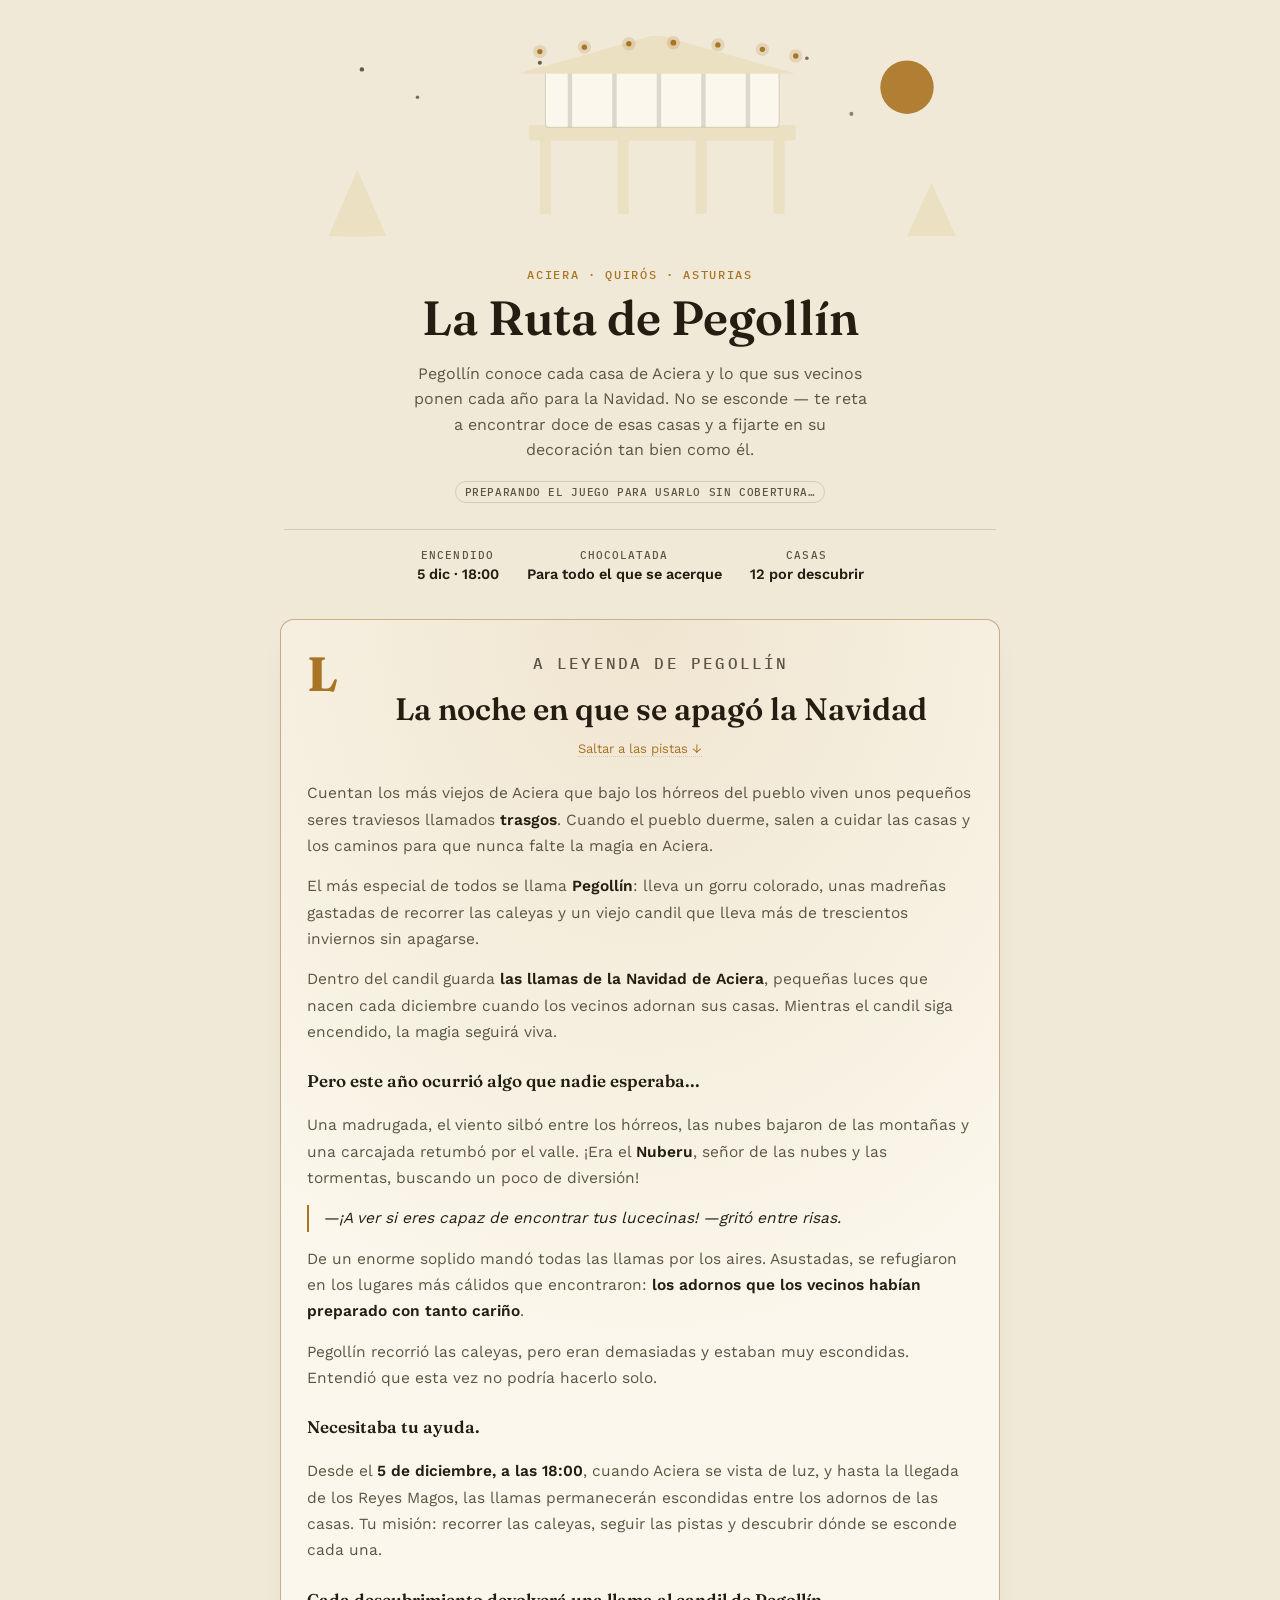
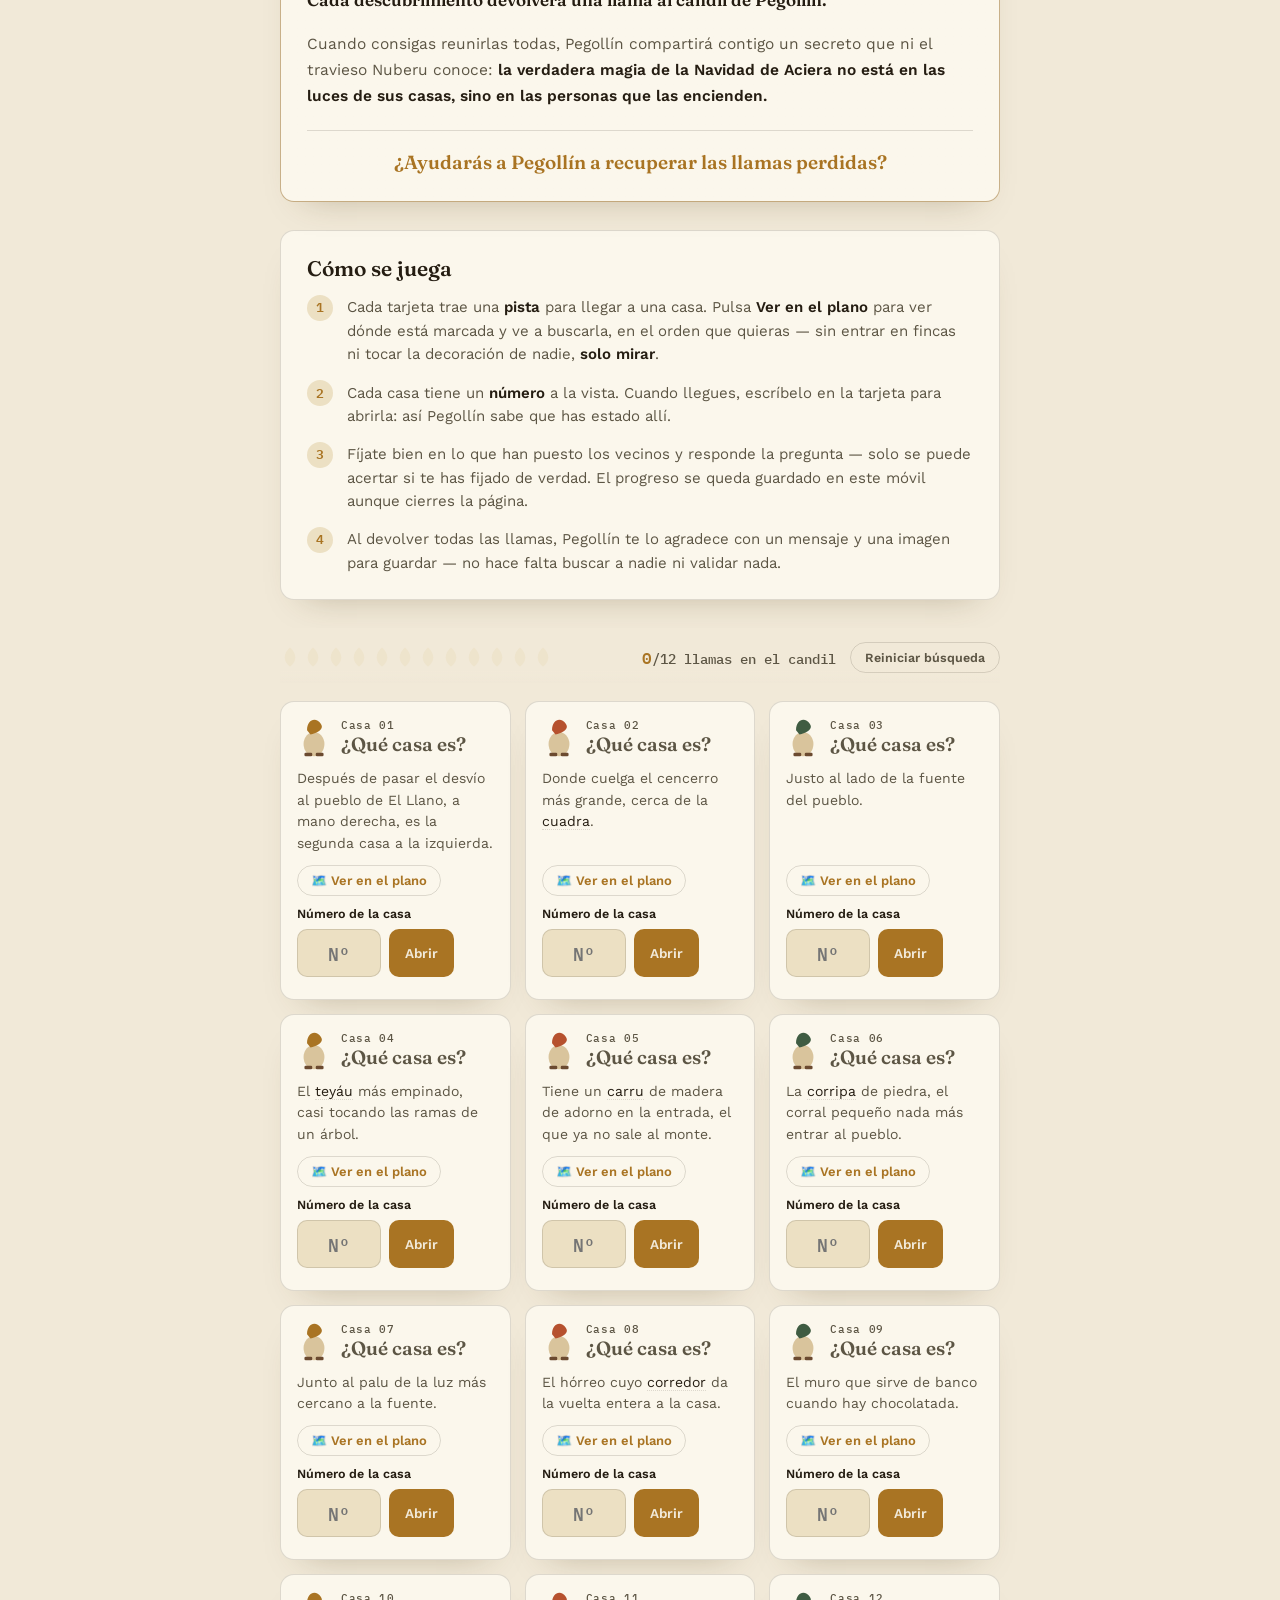
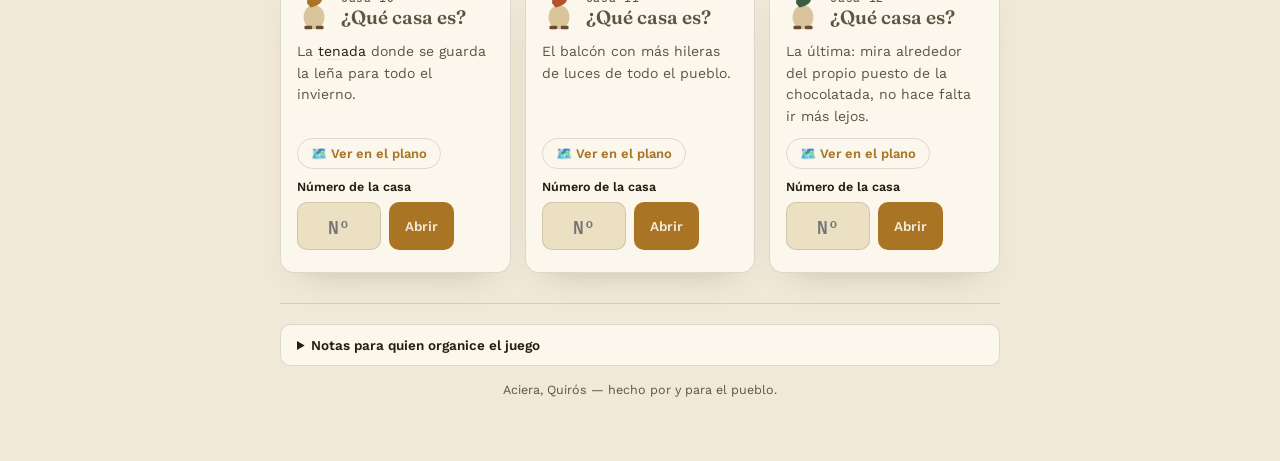
==== commit 511b4af5: "Add files via upload" ====
--- a/index.html
+++ b/index.html
@@ -255,6 +255,11 @@
     color:var(--gold); float:left; line-height:.85; padding:4px 8px 0 0;
   }
   .legend strong{ color:var(--ink); font-weight:600; }
+  .legend .skip{ text-align:center; margin:-8px 0 20px; font-size:13px; }
+  .legend .skip a{ color:var(--gold); text-decoration:none; border-bottom:1px dotted var(--line); }
+  .legend .beat{ color:var(--ink); font-family:"Fraunces", Georgia, serif; font-size:17px; margin:22px 0 16px; text-wrap:balance; }
+  .legend .speech{ color:var(--ink); font-style:italic; padding-left:14px; border-left:2px solid var(--gold); }
+  .legend .closing{ text-align:center; font-style:italic; margin-top:22px; }
   .legend .oath{
     margin:20px 0 0; padding-top:18px; border-top:1px solid var(--line);
     text-align:center; font-family:"Fraunces", Georgia, serif; font-size:19px;
@@ -314,6 +319,7 @@
     display:flex; align-items:center; justify-content:center;
   }
   .howto ol{ counter-reset:step; }
+  .howto li > span{ flex:1; min-width:0; }
   .howto strong{ color:var(--ink); font-weight:600; }
 
   /* ---------- route ---------- */
@@ -494,6 +500,47 @@
   }
   .share-btn:hover{ filter:brightness(1.06); }
   .share-btn:disabled{ opacity:.55; cursor:default; }
+
+  /* ---------- llamas, Nuberu, candil final ---------- */
+  .bulb.lit svg{ animation:flicker 2.4s ease-in-out infinite; transform-origin:50% 90%; }
+  @keyframes flicker{ 0%,100%{ transform:scale(1) rotate(0); } 30%{ transform:scale(1.08,.96) rotate(-2deg); } 60%{ transform:scale(.96,1.06) rotate(2deg); } }
+  .finish-row.candil-row{ display:block; margin-bottom:6px; }
+  .candil-svg{ width:min(260px,70%); height:auto; display:block; margin:0 auto; overflow:visible; }
+  .candil-svg .cf{ fill:var(--gold); transform-box:fill-box; transform-origin:50% 90%; }
+  .candil-svg .glow{ fill:var(--gold); opacity:.16; }
+  .finish.just-complete .candil-svg .cf{ animation:cfIn .55s cubic-bezier(.2,1.4,.4,1) backwards, flicker 2.4s ease-in-out .9s infinite; }
+  .finish.just-complete .candil-svg .glow{ animation:glowIn 2.6s ease-out backwards; }
+  @keyframes cfIn{ 0%{ transform:translateY(-70px) scale(.2); opacity:0; } 100%{ transform:translateY(0) scale(1); opacity:1; } }
+  @keyframes glowIn{ 0%{ opacity:0; } 100%{ opacity:.16; } }
+  .finish .guardian{
+    display:inline-block; margin:2px 0 12px; padding:6px 16px; border-radius:999px;
+    font-family:"IBM Plex Mono", monospace; font-size:11.5px; letter-spacing:.12em; text-transform:uppercase;
+    color:var(--night); background:var(--gold);
+  }
+  .fm-label{ margin:0 0 8px; font-family:"IBM Plex Mono", monospace; font-size:10.5px; letter-spacing:.1em; text-transform:uppercase; color:var(--ink-dim); }
+  .nuberu-final{ margin:16px auto 0; max-width:42ch; text-align:left; display:flex; gap:12px; align-items:flex-start; background:color-mix(in srgb, #7f93b8 18%, var(--night-panel)); border:1px solid var(--line); border-radius:12px; padding:14px 16px; }
+  .nuberu-final .nb-cloud, .toast .nb-cloud{ font-size:26px; line-height:1; flex:none; }
+  .nuberu-final p{ margin:0; font-size:13.5px; line-height:1.55; color:var(--ink); max-width:none; }
+  .nuberu-final b, .toast .who{ display:block; font-family:"IBM Plex Mono", monospace; font-size:10.5px; letter-spacing:.1em; text-transform:uppercase; color:var(--ink-dim); margin-bottom:3px; font-weight:600; }
+  .name-wrap{ margin-top:16px; }
+  .name-wrap input{ font-family:"Work Sans", sans-serif; font-size:14px; color:var(--ink); background:var(--night-panel-2); border:1px solid var(--line); border-radius:10px; padding:10px 12px; width:min(260px,100%); text-align:center; }
+  .name-wrap label{ display:block; font-size:12.5px; color:var(--ink-dim); margin-bottom:6px; }
+  .toast{
+    position:fixed; left:12px; right:12px; bottom:14px; z-index:30; max-width:480px; margin:0 auto;
+    display:flex; gap:12px; align-items:flex-start;
+    background:var(--night-panel); color:var(--ink); border:1px solid var(--gold); border-radius:14px;
+    padding:12px 14px; box-shadow:var(--shadow); font-size:14px; line-height:1.5;
+    opacity:0; transform:translateY(16px); pointer-events:none; transition:opacity .25s ease, transform .25s ease;
+  }
+  .toast.show{ opacity:1; transform:none; pointer-events:auto; }
+  .toast.nuberu{ border-color:#7f93b8; background:color-mix(in srgb, #7f93b8 22%, var(--night-panel)); }
+  .toast .who{ margin-bottom:2px; }
+  .toast .tx{ flex:1; }
+  .toast .x{ background:none; border:none; color:var(--ink-dim); font-size:18px; line-height:1; cursor:pointer; padding:0 2px; }
+  @media (prefers-reduced-motion: reduce){
+    .bulb.lit svg, .finish.just-complete .candil-svg .cf, .finish.just-complete .candil-svg .glow{ animation:none; }
+    .toast{ transition:none; }
+  }
 
   /* ---------- footer ---------- */
   .foot{ margin-top:30px; border-top:1px solid var(--line); padding-top:20px; }
@@ -611,28 +658,45 @@
   </header>
 
   <section class="legend" aria-labelledby="legendTitle">
-    <p class="eyebrow">La leyenda</p>
+    <p class="eyebrow">La leyenda de Pegollín</p>
     <h2 id="legendTitle">La noche en que se apagó la Navidad</h2>
-    <p>Dicen los más viejos de Aciera que bajo cada hórreo vive un <strong>trasgu</strong>, y que son ellos, y no los <strong>pegollos</strong> de piedra, quienes sostienen el pueblo en pie. El más antiguo de todos se llama <strong>Pegollín</strong>: gorru colorado, madreñas gastadas y un candil que no se ha apagado en trescientos inviernos.</p>
-    <p>Dentro de ese candil arden las <strong>llamas de la Navidad</strong>, tantas como casas que cada diciembre se visten de luz a mano, vecino a vecino. Mientras ardan, la Navidad llega a Aciera. Si se apagan, la noche del encendido, el <strong>5 de diciembre a las 18:00</strong>, el pueblo se quedará a oscuras.</p>
-    <p>Y una madrugada, el <strong>Nuberu</strong>, señor de las nubes y las tormentas, bajó con su viento helado desde la sierra, atravesó el valle y se coló en el candil. Las llamas salieron volando y cada una se refugió donde mejor calor encontró: en <strong>lo que los vecinos de Aciera han colocado en sus casas</strong> para esta Navidad. Un adorno, una figura, una guirnalda, algo hecho a mano. Pegollín, con sus piernas cortas y sus madreñas, no puede alcanzarlas a todas a tiempo.</p>
-    <p>Por eso te necesita a ti. Cada vecino ha dejado en su casa algo distinto, y solo alguien que mire de verdad puede reconocer dónde se esconde cada llama. <strong>Cada casa que encuentres y cada detalle que descubras devolverá una llama al candil.</strong></p>
-    <p class="oath">Una noche. Un pueblo entero guardando la luz. ¿Ayudas a Pegollín a encender Aciera?</p>
+    <p class="skip"><a href="#pistas">Saltar a las pistas ↓</a></p>
+
+    <p>Cuentan los más viejos de Aciera que bajo los hórreos del pueblo viven unos pequeños seres traviesos llamados <strong>trasgos</strong>. Cuando el pueblo duerme, salen a cuidar las casas y los caminos para que nunca falte la magia en Aciera.</p>
+    <p>El más especial de todos se llama <strong>Pegollín</strong>: lleva un gorru colorado, unas madreñas gastadas de recorrer las caleyas y un viejo candil que lleva más de trescientos inviernos sin apagarse.</p>
+    <p>Dentro del candil guarda <strong>las llamas de la Navidad de Aciera</strong>, pequeñas luces que nacen cada diciembre cuando los vecinos adornan sus casas. Mientras el candil siga encendido, la magia seguirá viva.</p>
+
+    <p class="beat"><strong>Pero este año ocurrió algo que nadie esperaba...</strong></p>
+
+    <p>Una madrugada, el viento silbó entre los hórreos, las nubes bajaron de las montañas y una carcajada retumbó por el valle. ¡Era el <strong>Nuberu</strong>, señor de las nubes y las tormentas, buscando un poco de diversión!</p>
+    <p class="speech">—¡A ver si eres capaz de encontrar tus lucecinas! —gritó entre risas.</p>
+    <p>De un enorme soplido mandó todas las llamas por los aires. Asustadas, se refugiaron en los lugares más cálidos que encontraron: <strong>los adornos que los vecinos habían preparado con tanto cariño</strong>.</p>
+    <p>Pegollín recorrió las caleyas, pero eran demasiadas y estaban muy escondidas. Entendió que esta vez no podría hacerlo solo.</p>
+
+    <p class="beat"><strong>Necesitaba tu ayuda.</strong></p>
+
+    <p>Desde el <strong>5 de diciembre, a las 18:00</strong>, cuando Aciera se vista de luz, y hasta la llegada de los Reyes Magos, las llamas permanecerán escondidas entre los adornos de las casas. Tu misión: recorrer las caleyas, seguir las pistas y descubrir dónde se esconde cada una.</p>
+    <p class="beat"><strong>Cada descubrimiento devolverá una llama al candil de Pegollín.</strong></p>
+    <p>Cuando consigas reunirlas todas, Pegollín compartirá contigo un secreto que ni el travieso Nuberu conoce: <strong>la verdadera magia de la Navidad de Aciera no está en las luces de sus casas, sino en las personas que las encienden.</strong></p>
+
+    <p class="oath">¿Ayudarás a Pegollín a recuperar las llamas perdidas?</p>
   </section>
+
+  <div id="pistas"></div>
 
   <section class="howto">
     <h2>Cómo se juega</h2>
     <ol>
-      <li>Cada tarjeta trae una <strong>pista</strong> para llegar a una casa. Pulsa <strong>Ver en el plano</strong> para ver dónde está marcada y ve a buscarla, en el orden que quieras — sin entrar en fincas ni tocar la decoración de nadie, <strong>solo mirar</strong>.</li>
-      <li>Cada casa tiene un <strong>número</strong> a la vista. Cuando llegues, escríbelo en la tarjeta para abrirla: así Pegollín sabe que has estado allí.</li>
-      <li>Fíjate bien en lo que han puesto los vecinos y responde la pregunta — solo se puede acertar si te has fijado de verdad. El progreso se queda guardado en este móvil aunque cierres la página.</li>
-      <li>Al devolver todas las llamas, Pegollín te lo agradece con un mensaje y una imagen para guardar — no hace falta buscar a nadie ni validar nada.</li>
+      <li><span>Cada tarjeta trae una <strong>pista</strong> para llegar a una casa. Pulsa <strong>Ver en el plano</strong> para ver dónde está marcada y ve a buscarla, en el orden que quieras — sin entrar en fincas ni tocar la decoración de nadie, <strong>solo mirar</strong>.</span></li>
+      <li><span>Cada casa tiene un <strong>número</strong> a la vista. Cuando llegues, escríbelo en la tarjeta para abrirla: así Pegollín sabe que has estado allí.</span></li>
+      <li><span>Fíjate bien en lo que han puesto los vecinos y responde la pregunta — solo se puede acertar si te has fijado de verdad. El progreso se queda guardado en este móvil aunque cierres la página.</span></li>
+      <li><span>Al devolver todas las llamas, Pegollín te lo agradece con un mensaje y una imagen para guardar — no hace falta buscar a nadie ni validar nada.</span></li>
     </ol>
   </section>
 
   <section class="progress" aria-live="polite">
     <div class="lights" id="lights"></div>
-    <p class="progress-count"><b id="count">0</b>/12 encontrados</p>
+    <p class="progress-count"><b id="count">0</b>/12 llamas en el candil</p>
     <button class="reset" id="resetBtn" type="button">Reiniciar búsqueda</button>
   </section>
 
@@ -642,12 +706,22 @@
 
   <section class="finish" id="finish" hidden>
     <div class="finish-row" aria-hidden="true"></div>
-    <h2>¡Completaste la Ruta de Pegollín!</h2>
-    <p>Doce casas, doce adornos descubiertos. Esta pantalla es tuya — guárdala o compártela si quieres. Feliz Navidad de parte de todo el pueblo.</p>
+    <span class="guardian">Guardián de la Luz de Aciera</span>
+    <h2>¡Has devuelto todas las llamas!</h2>
+    <p>El candil de Pegollín vuelve a brillar con las doce llamas. A partir de hoy eres <strong>Guardián de la Luz de Aciera</strong>. Guarda tu reconocimiento o compártelo si quieres.</p>
     <div class="final-message" id="finalMessage">
+      <p class="fm-label">Un mensaje de los vecinos de Aciera</p>
       <h3 class="fm-title" id="fmTitle"></h3>
       <p class="fm-body" id="fmBody"></p>
       <p class="fm-sign">Navidad en Aciera · Quirós</p>
+    </div>
+    <div class="nuberu-final">
+      <span class="nb-cloud" aria-hidden="true">☁️</span>
+      <p><b>El Nuberu, desde su nube</b>«Está bien, está bien… me has ganado. Este año no le estropearé la Navidad a Pegollín. Pero el año que viene vigilaré, ¡jajaja!»</p>
+    </div>
+    <div class="name-wrap">
+      <label for="guardianName">Si quieres, escribe tu nombre para ponerlo en el reconocimiento</label>
+      <input id="guardianName" type="text" maxlength="24" placeholder="Tu nombre (opcional)" autocomplete="off">
     </div>
     <div class="share-wrap">
       <canvas id="shareCanvas" width="1080" height="1080"></canvas>
@@ -671,6 +745,12 @@
     <p class="credit">Aciera, Quirós — hecho por y para el pueblo.</p>
   </footer>
 
+</div>
+
+<div class="toast" id="toast" role="status" aria-live="polite">
+  <span class="nb-cloud" id="toastIcon" aria-hidden="true">🔥</span>
+  <div class="tx"><span class="who" id="toastWho"></span><span id="toastText"></span></div>
+  <button class="x" id="toastX" type="button" aria-label="Cerrar">×</button>
 </div>
 
 
@@ -773,6 +853,8 @@
       '<rect x="19" y="40" width="9" height="4" rx="1.5" fill="#6b4a30"></rect>' +
       '<path d="M9,14 C9,2 19,-2 25,7 C29,13 21,17 13,19 Z" fill="currentColor"></path>' +
     '</svg>';
+  var FLAME_D = "M0,-10 C6,-4 7,2 0,8 C-7,2 -6,-4 0,-10Z";
+  var flameSvg = '<svg viewBox="-8 -12 16 22" aria-hidden="true"><path d="' + FLAME_D + '" fill="currentColor"></path></svg>';
   var pegollinSilhouette =
     '<svg viewBox="0 0 34 46" aria-hidden="true">' +
       '<path d="M9,14 C9,2 19,-2 25,7 C29,13 21,17 13,19 Z" fill="currentColor"></path>' +
@@ -814,7 +896,7 @@
   for(var b=0;b<PEGOLLINOS.length;b++){
     var bulb = document.createElement("span");
     bulb.className = "bulb";
-    bulb.innerHTML = pegollinSilhouette;
+    bulb.innerHTML = flameSvg;
     lightsEl.appendChild(bulb);
   }
 
@@ -822,10 +904,72 @@
   var bulbs = Array.prototype.slice.call(lightsEl.querySelectorAll(".bulb"));
 
   var finishRow = finishEl.querySelector(".finish-row");
-  for(var fr=0; fr<5; fr++){
-    var frSpan = document.createElement("span");
-    frSpan.innerHTML = pegollinSilhouette;
-    finishRow.appendChild(frSpan);
+  finishRow.classList.add("candil-row");
+  (function(){
+    var flames = "", n = PEGOLLINOS.length;
+    for(var k = 0; k < n; k++){
+      var col = k % 4, row = Math.floor(k / 4);
+      var x = 78 + col * 28, y = 72 + row * 24;
+      flames += '<g transform="translate(' + x + ',' + y + ') scale(1.15)"><path class="cf" d="' + FLAME_D + '" style="animation-delay:' + (k * 0.22).toFixed(2) + 's,' + (0.9 + k * 0.11).toFixed(2) + 's"></path></g>';
+    }
+    finishRow.innerHTML =
+      '<svg class="candil-svg" viewBox="0 0 240 190" aria-hidden="true">' +
+        '<circle class="glow" cx="120" cy="92" r="92"></circle>' +
+        '<path d="M80,34 C80,-4 160,-4 160,34" fill="none" stroke="#6b4a30" stroke-width="5" stroke-linecap="round"></path>' +
+        '<polygon points="82,44 158,44 148,32 92,32" fill="#6b4a30"></polygon>' +
+        '<rect x="62" y="44" width="116" height="100" rx="10" fill="#e8b354" opacity=".1" stroke="#6b4a30" stroke-width="5"></rect>' +
+        flames +
+        '<rect x="56" y="144" width="128" height="16" rx="6" fill="#6b4a30"></rect>' +
+        '<rect x="70" y="160" width="100" height="10" rx="5" fill="#523822"></rect>' +
+      '</svg>';
+  })();
+
+  // --- llamas que vuelven al candil + bromas del Nuberu ---
+  var NUBERU = {
+    2:  "¡Jajaja! ¿Ya tienes dos? Pues voy a soplar un poquito más por el valle… ¡a ver si te alcanzan las piernas!",
+    4:  "Cuatro llamas… mmm. ¿No notas un airecillo frío en la nuca? Soy yo, claro. Jijiji.",
+    6:  "¡La mitad ya! No pensé que llegarías tan lejos. Pero las que quedan están mucho mejor escondidas… o eso creo.",
+    8:  "Ocho llamas… Está bien, lo admito: me estás cayendo bien. Pero no se lo digas a Pegollín.",
+    10: "¡Solo quedan dos! ¿Y si me llevo una en la nube? Es broma… ¿o no? ¡Date prisa!",
+    11: "¡Una sola! Voy a hacer una nube bien grande para taparla… ¡Jajaja! Ánimo, que casi lo tienes."
+  };
+  var NUBERU_KEY = "aciera-nuberu-2026";
+  function loadSeen(){ try{ return JSON.parse(localStorage.getItem(NUBERU_KEY)) || {}; }catch(e){ return {}; } }
+  function saveSeen(o){ try{ localStorage.setItem(NUBERU_KEY, JSON.stringify(o)); }catch(e){} }
+
+  var toastEl = document.getElementById("toast"), toastIcon = document.getElementById("toastIcon");
+  var toastWho = document.getElementById("toastWho"), toastText = document.getElementById("toastText");
+  var toastQueue = [], toastBusy = false, toastTimer = null;
+  function nextToast(){
+    var t = toastQueue.shift();
+    if(!t){ toastBusy = false; toastEl.classList.remove("show"); return; }
+    toastBusy = true;
+    toastEl.classList.toggle("nuberu", t.kind === "nuberu");
+    toastIcon.textContent = t.kind === "nuberu" ? "☁️" : "🔥";
+    toastWho.textContent = t.who; toastText.textContent = t.text;
+    toastEl.classList.add("show");
+    clearTimeout(toastTimer);
+    toastTimer = setTimeout(function(){
+      toastEl.classList.remove("show");
+      setTimeout(nextToast, 300);
+    }, t.ms);
+  }
+  function pushToast(t){ toastQueue.push(t); if(!toastBusy) nextToast(); }
+  document.getElementById("toastX").addEventListener("click", function(){
+    clearTimeout(toastTimer); toastEl.classList.remove("show"); setTimeout(nextToast, 300);
+  });
+
+  function afterFound(){
+    var total = PEGOLLINOS.length;
+    var count = state.filter(function(v){ return v === 2; }).length;
+    if(count >= total) return; // el final tiene su propia celebración
+    pushToast({ kind:"pegollin", who:"Pegollín", ms:2600,
+      text:"¡Una llama vuelve al candil! Ya brillan " + count + " de " + total + "." });
+    var seen = loadSeen();
+    if(NUBERU[count] && !seen[count]){
+      seen[count] = 1; saveSeen(seen);
+      pushToast({ kind:"nuberu", who:"El Nuberu", ms:8000, text:NUBERU[count] });
+    }
   }
 
   var wasComplete = false;
@@ -886,6 +1030,8 @@
   var shareCanvas = document.getElementById("shareCanvas");
   var shareBtn = document.getElementById("shareBtn");
   var badgeDrawn = false;
+  var nameInput = document.getElementById("guardianName");
+  nameInput.addEventListener("input", function(){ if(badgeDrawn) drawBadge(); });
   var downloadsApi; // undefined = aún resolviendo
 
   function roundRect(c, x, y, w, h, r){
@@ -973,19 +1119,25 @@
 
     ctx.fillStyle = "#f4efe1";
     ctx.font = "700 86px 'Fraunces', serif";
-    ctx.fillText("¡Completé la", 66, 760);
-    ctx.fillText("Ruta de Pegollín!", 66, 850);
+    ctx.fillText("Guardián de la", 66, 760);
+    ctx.fillText("Luz de Aciera", 66, 850);
 
     ctx.font = "500 28px 'Work Sans', sans-serif";
     ctx.fillStyle = "#c7cfe2";
-    ctx.fillText("Aciera · Quirós · Diciembre 2026", 70, 898);
+    ctx.fillText("Ruta de Pegollín · Aciera · Diciembre 2026", 70, 898);
+    var gname = nameInput ? nameInput.value.trim() : "";
+    if(gname){
+      ctx.fillStyle = "#e8b354";
+      ctx.font = "600 34px 'Work Sans', sans-serif";
+      ctx.fillText("Reconocimiento para " + gname, 70, 950);
+    }
 
     ctx.fillStyle = "rgba(244,239,225,0.12)";
     ctx.fillRect(0, 980, W, 100);
     ctx.fillStyle = "#e8b354";
     ctx.font = "700 30px 'IBM Plex Mono', monospace";
     ctx.textBaseline = "middle";
-    ctx.fillText("12 / 12", 70, 1030);
+    ctx.fillText("12 / 12 llamas", 70, 1030);
     ctx.fillStyle = "#b7c0d6";
     ctx.font = "500 22px 'Work Sans', sans-serif";
     ctx.textAlign = "right";
@@ -1002,7 +1154,8 @@
       document.fonts.load('700 30px "IBM Plex Mono"'),
       document.fonts.load('600 26px "IBM Plex Mono"'),
       document.fonts.load('700 24px "IBM Plex Mono"'),
-      document.fonts.load('500 22px "Work Sans"')
+      document.fonts.load('500 22px "Work Sans"'),
+      document.fonts.load('600 34px "Work Sans"')
     ]).catch(function(){}).then(function(){
       drawBadge();
       badgeDrawn = true;
@@ -1060,6 +1213,7 @@
         state[i] = 2;
         saveState(state);
         render();
+        afterFound();
         var foundCard = cards[i];
         foundCard.classList.add("just-found");
         setTimeout(function(){ foundCard.classList.remove("just-found"); }, 450);
@@ -1112,6 +1266,8 @@
     confirming = false;
     state = new Array(PEGOLLINOS.length).fill(0);
     saveState(state);
+    saveSeen({});
+    toastQueue = []; toastEl.classList.remove("show");
     resetBtn.textContent = "Reiniciar búsqueda";
     render();
   });
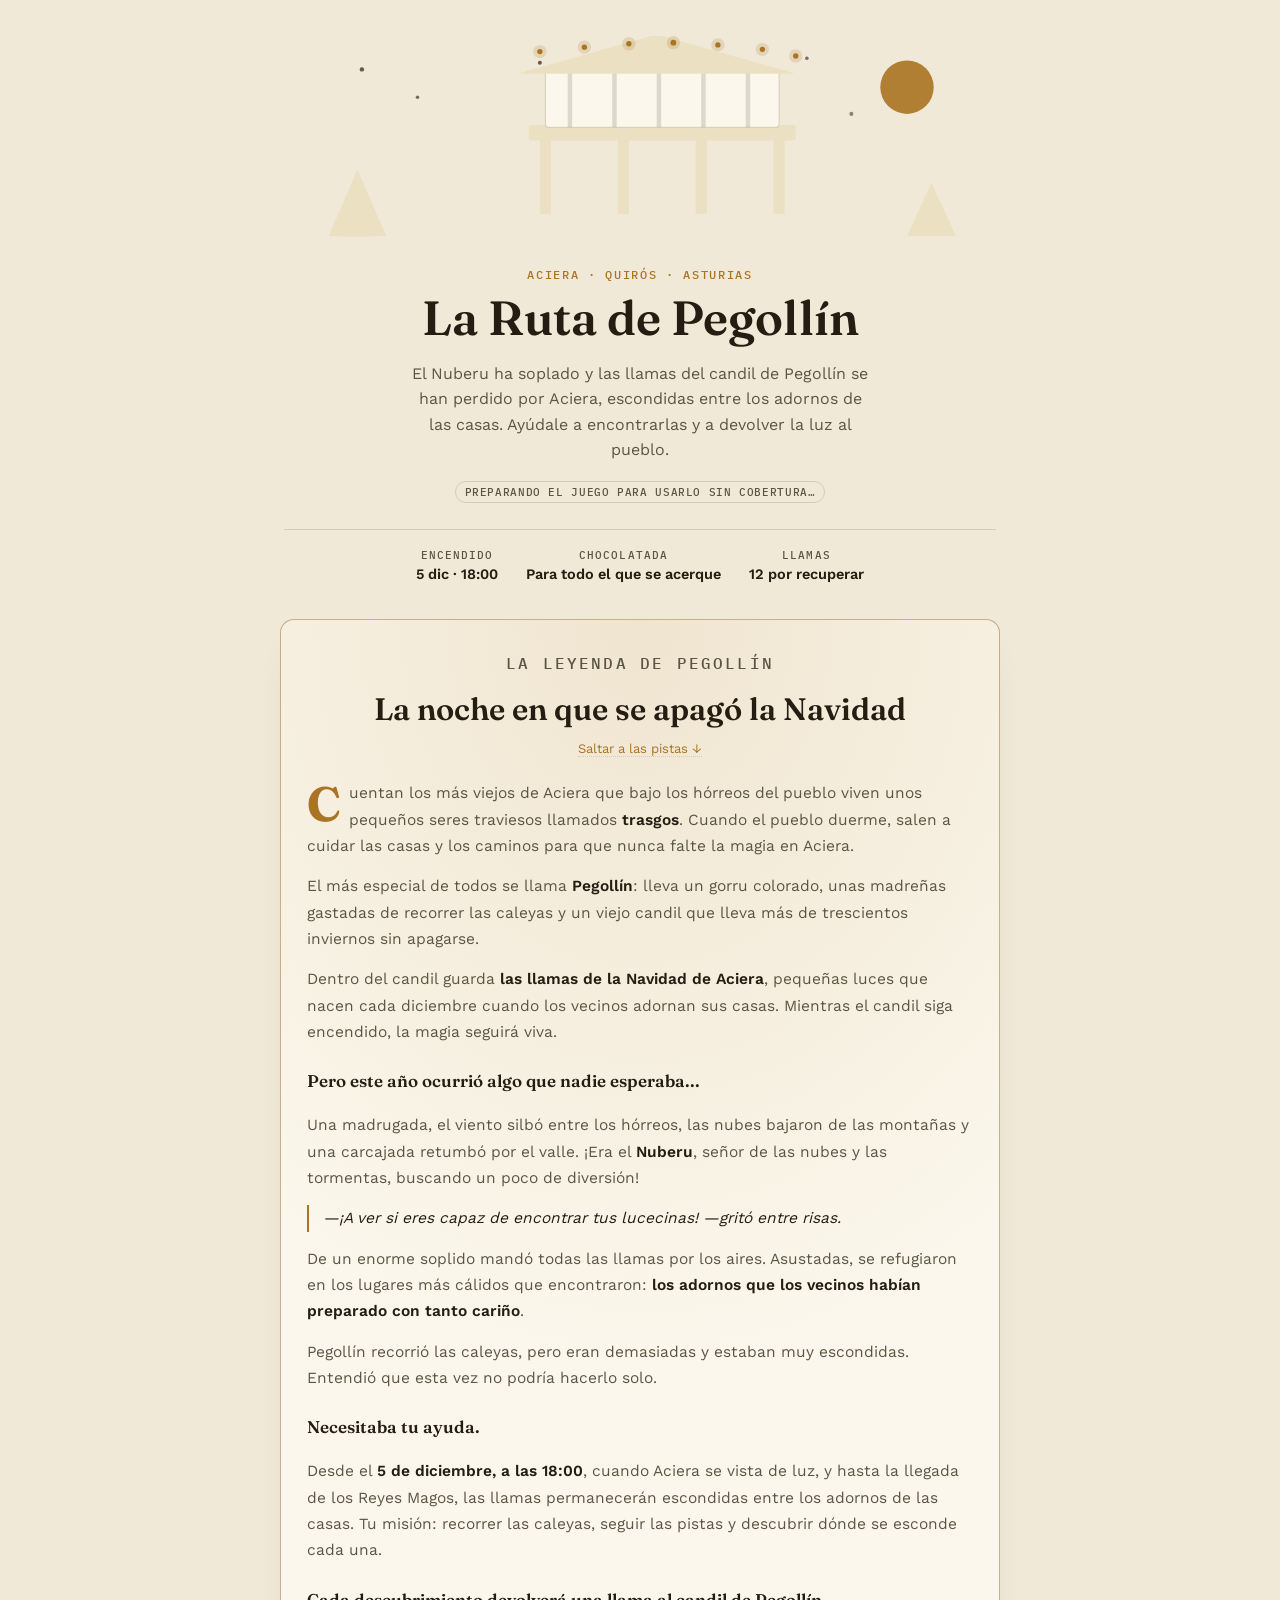
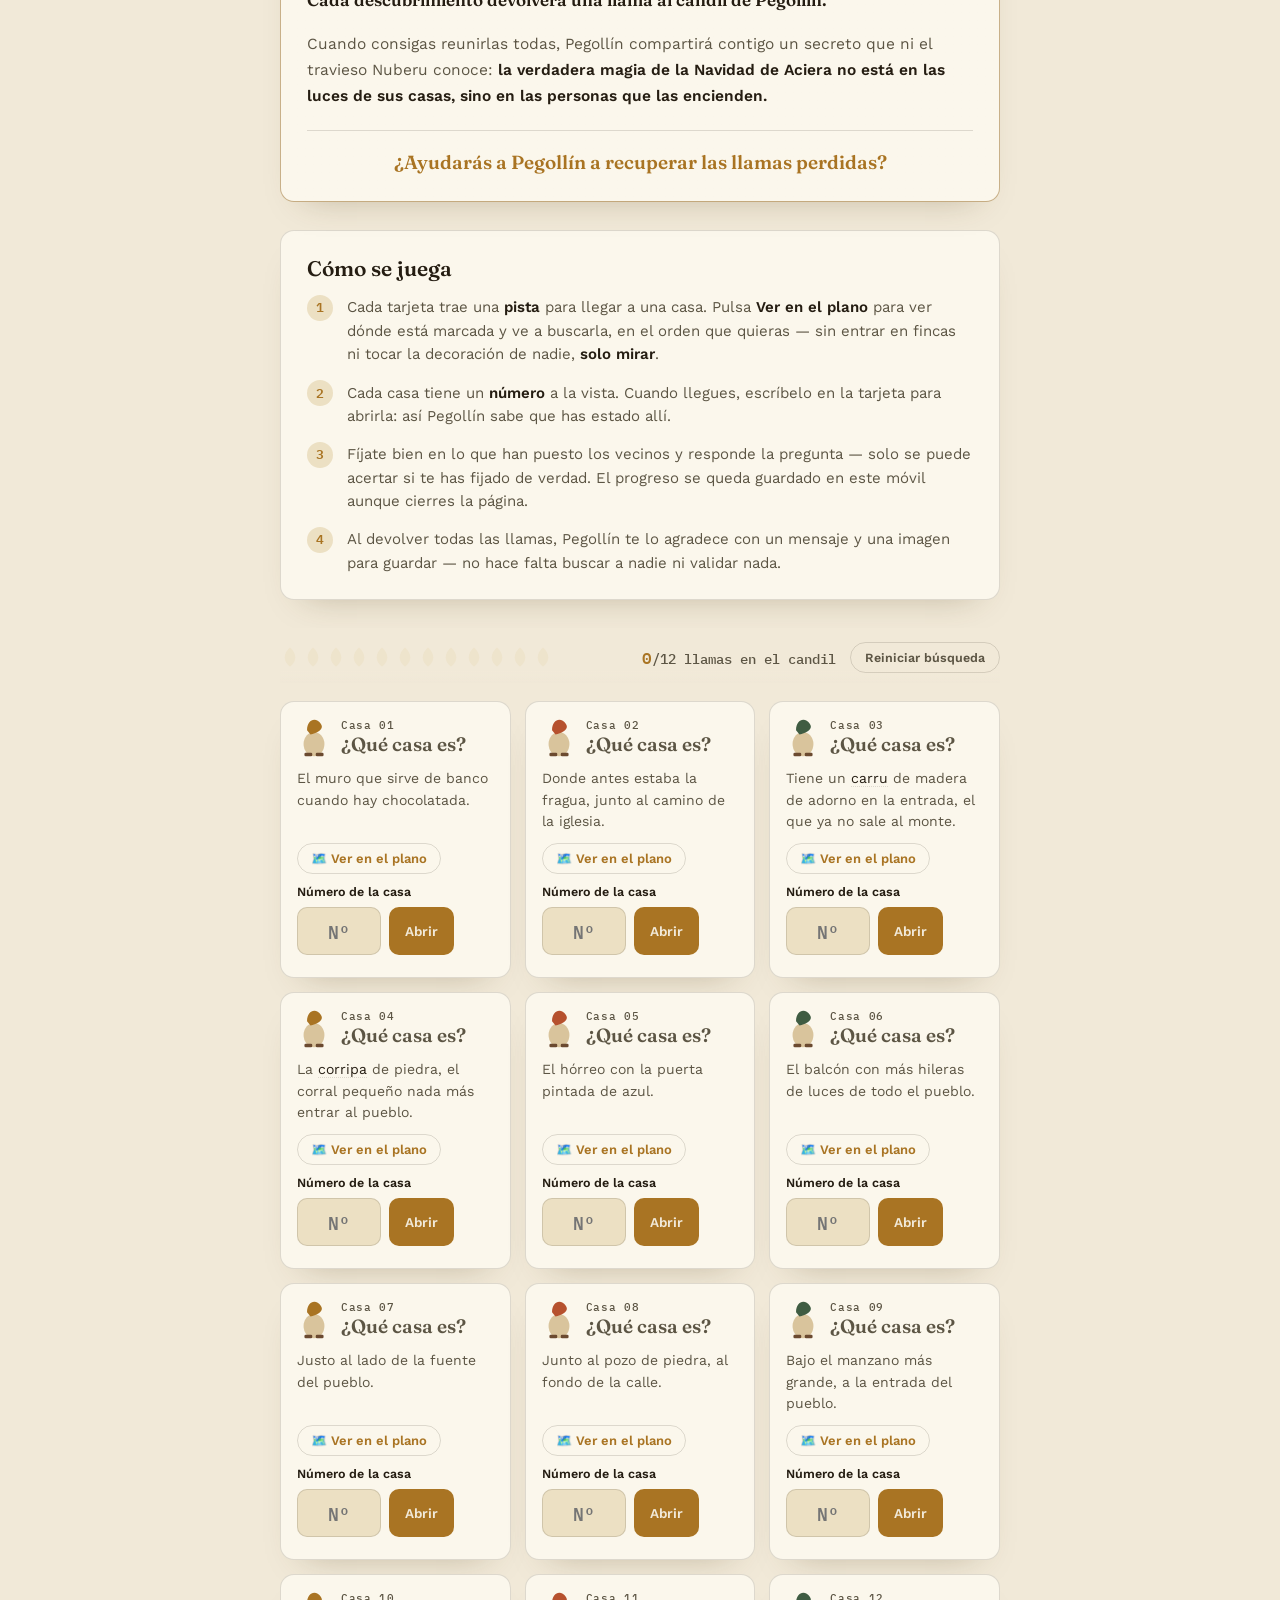
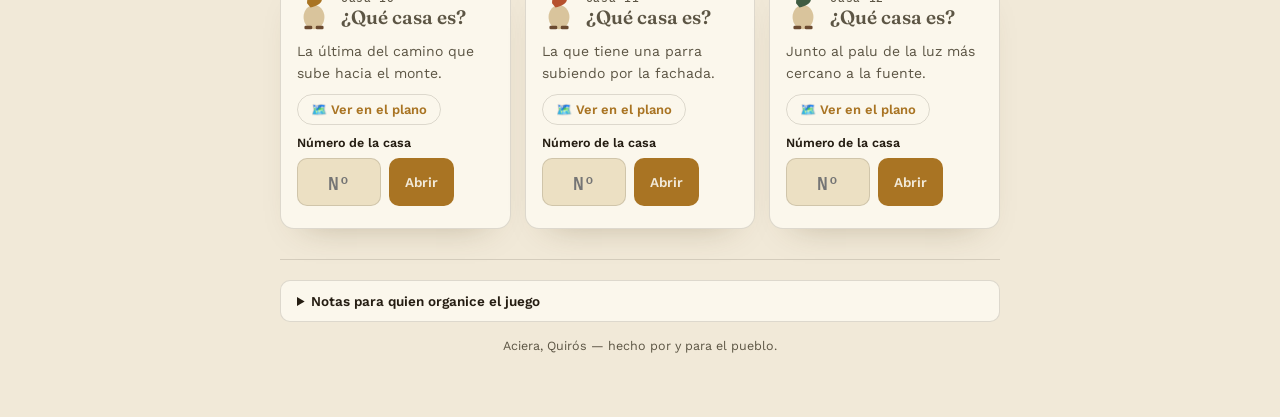
==== commit 531e19cb: "Add files via upload" ====
--- a/index.html
+++ b/index.html
@@ -250,7 +250,7 @@
   .legend .eyebrow{ text-align:center; }
   .legend h2{ font-size:clamp(24px,5vw,31px); font-weight:600; text-align:center; margin-bottom:18px; }
   .legend p{ margin:0 0 14px; font-size:15.5px; line-height:1.7; color:var(--ink-dim); }
-  .legend p:first-of-type::first-letter{
+  .legend p.first::first-letter{
     font-family:"Fraunces", Georgia, serif; font-size:3.1em; font-weight:700;
     color:var(--gold); float:left; line-height:.85; padding:4px 8px 0 0;
   }
@@ -646,14 +646,14 @@
 
     <p class="eyebrow">Aciera · Quirós · Asturias</p>
     <h1>La Ruta de Pegollín</h1>
-    <p class="tagline">Pegollín conoce cada casa de Aciera y lo que sus vecinos ponen cada año para la Navidad. No se esconde — te reta a encontrar doce de esas casas y a fijarte en su decoración tan bien como él.</p>
+    <p class="tagline">El Nuberu ha soplado y las llamas del candil de Pegollín se han perdido por Aciera, escondidas entre los adornos de las casas. Ayúdale a encontrarlas y a devolver la luz al pueblo.</p>
 
     <p style="margin:18px 0 0"><span class="offline-chip" id="offlineChip">Preparando el juego para usarlo sin cobertura…</span></p>
 
     <dl class="facts">
       <div><dt>Encendido</dt><dd>5 dic · 18:00</dd></div>
       <div><dt>Chocolatada</dt><dd>Para todo el que se acerque</dd></div>
-      <div><dt>Casas</dt><dd>12 por descubrir</dd></div>
+      <div><dt>Llamas</dt><dd>12 por recuperar</dd></div>
     </dl>
   </header>
 
@@ -662,7 +662,7 @@
     <h2 id="legendTitle">La noche en que se apagó la Navidad</h2>
     <p class="skip"><a href="#pistas">Saltar a las pistas ↓</a></p>
 
-    <p>Cuentan los más viejos de Aciera que bajo los hórreos del pueblo viven unos pequeños seres traviesos llamados <strong>trasgos</strong>. Cuando el pueblo duerme, salen a cuidar las casas y los caminos para que nunca falte la magia en Aciera.</p>
+    <p class="first">Cuentan los más viejos de Aciera que bajo los hórreos del pueblo viven unos pequeños seres traviesos llamados <strong>trasgos</strong>. Cuando el pueblo duerme, salen a cuidar las casas y los caminos para que nunca falte la magia en Aciera.</p>
     <p>El más especial de todos se llama <strong>Pegollín</strong>: lleva un gorru colorado, unas madreñas gastadas de recorrer las caleyas y un viejo candil que lleva más de trescientos inviernos sin apagarse.</p>
     <p>Dentro del candil guarda <strong>las llamas de la Navidad de Aciera</strong>, pequeñas luces que nacen cada diciembre cuando los vecinos adornan sus casas. Mientras el candil siga encendido, la magia seguirá viva.</p>
 
@@ -696,7 +696,7 @@
 
   <section class="progress" aria-live="polite">
     <div class="lights" id="lights"></div>
-    <p class="progress-count"><b id="count">0</b>/12 llamas en el candil</p>
+    <p class="progress-count"><b id="count">0</b>/<span id="total">12</span> llamas en el candil</p>
     <button class="reset" id="resetBtn" type="button">Reiniciar búsqueda</button>
   </section>
 
@@ -708,7 +708,7 @@
     <div class="finish-row" aria-hidden="true"></div>
     <span class="guardian">Guardián de la Luz de Aciera</span>
     <h2>¡Has devuelto todas las llamas!</h2>
-    <p>El candil de Pegollín vuelve a brillar con las doce llamas. A partir de hoy eres <strong>Guardián de la Luz de Aciera</strong>. Guarda tu reconocimiento o compártelo si quieres.</p>
+    <p>El candil de Pegollín vuelve a brillar con todas sus llamas. A partir de hoy eres <strong>Guardián de la Luz de Aciera</strong>. Guarda tu reconocimiento o compártelo si quieres.</p>
     <div class="final-message" id="finalMessage">
       <p class="fm-label">Un mensaje de los vecinos de Aciera</p>
       <h3 class="fm-title" id="fmTitle"></h3>
@@ -732,14 +732,14 @@
   <footer class="foot">
     <details>
       <summary>Notas para quien organice el juego</summary>
-      <p>Las doce casas, acertijos y preguntas de abajo son un <strong>ejemplo de partida</strong> — no son las casas reales todavía. El juego es sobre lo que cada vecino pone de verdad en su casa. Antes del 5 de diciembre:</p>
+      <p>Las casas, pistas y preguntas de abajo son un <strong>ejemplo</strong> — no son las casas reales todavía. El juego es sobre lo que cada vecino pone de verdad en su casa. Antes del 5 de diciembre:</p>
       <ol>
-        <li>Recorred el pueblo y elegid las casas, con el visto bueno de cada vecino (algunos quizá prefieran no participar, y es su casa, no la nuestra).</li>
-        <li>Asignad a cada casa un <strong>número</strong> poco obvio (dos cifras, sin orden) y colgad un cartelito bien visible desde la calle con ese número. Es la prueba de que el jugador ha llegado.</li>
-        <li>Para cada casa, en el array <code>PEGOLLINOS</code>: <code>code</code> = el número del cartelito; <code>name</code> = el apodo real (se muestra al abrir la tarjeta); <code>clue</code> = el acertijo que lleva hasta la casa, sin decir su nombre ni su número.</li>
-        <li>Escribid una pregunta sobre algo que solo se ve mirando de cerca (<code>question</code>/<code>options</code>/<code>correct</code>; 0 = la primera opción, 1 = la segunda...). Dejad alguna fácil para los más pequeños y un par más difíciles.</li>
-        <li>Si en <a href="https://claude.ai/artifact/3jRdEgX2C8Q7G5sDvUj3Js">el plano de Aciera</a> usáis los mismos apodos y números, juego y plano hablarán de las mismas casas.</li>
-        <li>Publicad el enlace (o un QR a la entrada del pueblo) y ya está — el propio juego agradece al terminar, nadie tiene que validar pantallas ni repartir nada.</li>
+        <li>Apuntad <strong>todas las casas que quieran participar</strong>, no solo 12: cada visitante verá 12 elegidas al azar, y así participan todos los vecinos y la ruta cambia de una persona a otra. Con el visto bueno de cada vecino (algunos quizá prefieran no participar).</li>
+        <li>Asignad a cada casa un <strong>número</strong> poco obvio (dos cifras, sin orden, sin repetir) y colgad un cartelito bien visible desde la calle. Es la prueba de que el jugador ha llegado.</li>
+        <li>Cada casa es una entrada del array <code>POOL</code>: <code>pin</code> = su pin en el plano (p1, p2, p3…), <code>code</code> = el número del cartelito, <code>name</code> = el apodo (se muestra al abrir la tarjeta), <code>clue</code> = la pista para llegar sin decir el nombre ni el número.</li>
+        <li>Escribid una pregunta sobre algo que solo se ve mirando de cerca (<code>question</code>/<code>options</code>/<code>correct</code>; 0 = la primera opción, 1 = la segunda...). Dejad alguna fácil para los más pequeños y algunas más difíciles.</li>
+        <li>Cada casa necesita su pin en el plano (<code>plano-aciera.html</code>) con la misma clave. Cuántas casas se enseñan a cada visitante se cambia con <code>PER_GAME</code> (ahora 12).</li>
+        <li>Si cambiáis casas o números, el juego vuelve a sortear solo y las partidas empiezan de cero. Avisad antes de lanzar, para no cambiarlo cuando ya haya gente jugando.</li>
       </ol>
     </details>
     <p class="credit">Aciera, Quirós — hecho por y para el pueblo.</p>
@@ -779,7 +779,9 @@
   // "code" = el número que verá el jugador en la casa (cartelito) y que escribe para abrir la tarjeta.
   // "pin" = clave del pin de esa casa en plano-aciera.html (p1..p12); el botón "Ver en el plano" la marca allí.
   // "clue" = la pista que lo lleva hasta esa casa. El nombre no se enseña hasta abrirla.
-  var PEGOLLINOS = [
+  // POOL = TODAS las casas que participan (pueden ser más de 12). A cada visitante le toca una selección
+  // distinta de PER_GAME casas al azar, que se queda guardada en su móvil. Cada casa necesita un "code" único.
+  var POOL = [
     { pin:"p1", code:"47", name:"Ca Marcé", clue:"Después de pasar el desvío al pueblo de El Llano, a mano derecha, es la segunda casa a la izquierda.",
       question:"¿Cuántos sacos hay colgados en la fachada de la casa?",
       options:[ {label:"Dos", emoji:"2️⃣"}, {label:"Cuatro", emoji:"4️⃣"}, {label:"Seis", emoji:"6️⃣"} ], correct:1 },
@@ -815,10 +817,62 @@
       options:[ {label:"Azules", color:"#2c5b96"}, {label:"Blancas", color:"#f4efe1"}, {label:"Verdes", color:"#3f7d3f"} ], correct:1 },
     { pin:"p12", code:"63", name:"La casa de la chocolatada", clue:"La última: mira alrededor del propio puesto de la chocolatada, no hace falta ir más lejos.",
       question:"¿Qué hay dibujado en el cartel de la chocolatada?",
-      options:[ {label:"Una taza", emoji:"☕"}, {label:"Un gnomo", emoji:"🧙"}, {label:"Unas campanas", emoji:"🔔"} ], correct:0 }
+      options:[ {label:"Una taza", emoji:"☕"}, {label:"Un trasgu", emoji:"🧙"}, {label:"Unas campanas", emoji:"🔔"} ], correct:0 },
+    { pin:"p13", code:"52", name:"La casa del pozo", clue:"Junto al pozo de piedra, al fondo de la calle.",
+      question:"¿Cuántos farolillos cuelgan de la puerta?",
+      options:[ {label:"Uno", emoji:"1️⃣"}, {label:"Tres", emoji:"3️⃣"}, {label:"Cinco", emoji:"5️⃣"} ], correct:1 },
+    { pin:"p14", code:"87", name:"La casa del manzano", clue:"Bajo el manzano más grande, a la entrada del pueblo.",
+      question:"¿De qué color es el lazo del árbol?",
+      options:[ {label:"Rojo", color:"#c23b2e"}, {label:"Verde", color:"#3f7d3f"}, {label:"Dorado", color:"#c99a3d"} ], correct:0 },
+    { pin:"p15", code:"19", name:"La casa del puente", clue:"Junto al arroyo, cerca del puente de madera.",
+      question:"¿Qué lleva puesto el muñeco de la puerta?",
+      options:[ {label:"Un gorro", emoji:"🧢"}, {label:"Una bufanda", emoji:"🧣"}, {label:"Nada", emoji:"🚫"} ], correct:1 },
+    { pin:"p16", code:"64", name:"La casa del hórreo azul", clue:"El hórreo con la puerta pintada de azul.",
+      question:"¿Cuántas estrellas cuelgan del corredor?",
+      options:[ {label:"Tres", emoji:"3️⃣"}, {label:"Cinco", emoji:"5️⃣"}, {label:"Siete", emoji:"7️⃣"} ], correct:1 },
+    { pin:"p17", code:"41", name:"La casa de la parra", clue:"La que tiene una parra subiendo por la fachada.",
+      question:"¿Qué hay en la ventana de arriba?",
+      options:[ {label:"Una vela", emoji:"🕯️"}, {label:"Una estrella", emoji:"⭐"}, {label:"Un muñeco", emoji:"🧸"} ], correct:1 },
+    { pin:"p18", code:"76", name:"La casa del camino alto", clue:"La última del camino que sube hacia el monte.",
+      question:"¿De qué color son las luces del portal?",
+      options:[ {label:"Blancas", color:"#f4efe1"}, {label:"Rojas", color:"#c23b2e"}, {label:"Azules", color:"#2c5b96"} ], correct:0 },
+    { pin:"p19", code:"36", name:"La casa de la fragua", clue:"Donde antes estaba la fragua, junto al camino de la iglesia.",
+      question:"¿Qué hay colgado sobre la puerta?",
+      options:[ {label:"Una herradura", emoji:"🧲"}, {label:"Una estrella", emoji:"⭐"}, {label:"Una campana", emoji:"🔔"} ], correct:2 },
+    { pin:"p20", code:"93", name:"La casa del nogal", clue:"La que tiene un nogal enorme pegado a la pared.",
+      question:"¿De qué color es el lazo del nogal?",
+      options:[ {label:"Rojo", color:"#c23b2e"}, {label:"Blanco", color:"#f4efe1"}, {label:"Dorado", color:"#c99a3d"} ], correct:0 }
   ];
 
-  var STORAGE_KEY = "aciera-pegollinos-2026";
+  var STORAGE_KEY = "aciera-pegollinos-2026-v2";
+  var SEL_KEY = "aciera-seleccion-2026";
+  var PER_GAME = 12;   // casas visibles para cada visitante
+  var SIG = POOL.map(function(h){ return h.code; }).join(",");  // si cambia el conjunto de casas, se vuelve a sortear
+
+  function drawSelection(){
+    var idx = POOL.map(function(_, i){ return i; });
+    for(var i = idx.length - 1; i > 0; i--){
+      var j = Math.floor(Math.random() * (i + 1)), t = idx[i]; idx[i] = idx[j]; idx[j] = t;
+    }
+    return idx.slice(0, Math.min(PER_GAME, POOL.length));
+  }
+  function loadSelection(){
+    var want = Math.min(PER_GAME, POOL.length);
+    try{
+      var o = JSON.parse(localStorage.getItem(SEL_KEY));
+      if(o && o.sig === SIG && Array.isArray(o.sel) && o.sel.length === want &&
+         o.sel.every(function(i){ return Number.isInteger(i) && i >= 0 && i < POOL.length; }) &&
+         new Set(o.sel).size === want) return o.sel;
+    }catch(e){}
+    var sel = drawSelection();
+    try{
+      localStorage.setItem(SEL_KEY, JSON.stringify({ sig:SIG, sel:sel }));
+      localStorage.removeItem(STORAGE_KEY);   // otra selección = partida nueva
+    }catch(e){}
+    return sel;
+  }
+  var SELECTION = loadSelection();
+  var PEGOLLINOS = SELECTION.map(function(i){ return POOL[i]; });   // las casas de ESTE visitante
 
   function loadState(){
     try{
@@ -841,6 +895,7 @@
   var grid = document.getElementById("grid");
   var lightsEl = document.getElementById("lights");
   var countEl = document.getElementById("count");
+  document.getElementById("total").textContent = PEGOLLINOS.length;
   var finishEl = document.getElementById("finish");
   var resetBtn = document.getElementById("resetBtn");
 
@@ -869,7 +924,7 @@
     var optionsHtml = g.options.map(function(opt, oi){
       var mark = opt.color
         ? '<span class="swatch" style="background:' + opt.color + '"></span>'
-        : '<span class="opt-emoji">' + opt.emoji + '</span>';
+        : (opt.emoji ? '<span class="opt-emoji">' + opt.emoji + '</span>' : "");
       return '<button class="opt" type="button" data-oi="' + oi + '">' + mark + '<span>' + opt.label + '</span></button>';
     }).join("");
     card.innerHTML =
@@ -888,7 +943,7 @@
       '<div class="quiz" data-i="' + i + '">' +
         '<p class="quiz-q">' + g.question + '</p>' +
         '<div class="options">' + optionsHtml + '</div>' +
-        '<p class="found-note" hidden>🎉 ¡Acertaste! Pegollín también se fijó en esto — <button class="undo" type="button">¿fue un error? deshacer</button></p>' +
+        '<p class="found-note" hidden>🔥 ¡Acertaste! Una llama vuelve al candil de Pegollín — <button class="undo" type="button">¿fue un error? deshacer</button></p>' +
       '</div>';
     grid.appendChild(card);
   });
@@ -1007,15 +1062,15 @@
 
   // --- mensaje final: uno distinto cada vez, con la firma fija en el HTML ---
   var MESSAGES = [
-    { title:"La magia de Aciera", body:"¡Enhorabuena! Has encontrado todos los secretos que escondía Aciera. Pero el verdadero tesoro de esta Navidad es compartir momentos especiales con quienes nos acompañan. Gracias por visitarnos y formar parte de nuestra magia. ¡Feliz Navidad!" },
+    { title:"La magia de Aciera", body:"¡Enhorabuena! Has encontrado todas las llamas que escondía Aciera. Pero el verdadero tesoro de esta Navidad es compartir momentos especiales con quienes nos acompañan. Gracias por visitarnos y formar parte de nuestra magia. ¡Feliz Navidad!" },
     { title:"Un deseo desde Aciera", body:"Dicen que los deseos que nacen en lugares especiales viajan más lejos. Hoy has descubierto todos nuestros rincones y queremos enviarte uno: que nunca te falten motivos para sonreír. Gracias por acompañarnos. ¡Felices fiestas!" },
-    { title:"El secreto mejor guardado", body:"Has encontrado todos los objetos escondidos, pero aún queda un secreto por descubrir: la Navidad es más bonita cuando la compartimos. Gracias por traer tu ilusión a Aciera. ¡Te deseamos una Navidad llena de alegría!" },
+    { title:"El secreto mejor guardado", body:"Has encontrado todas las llamas escondidas, pero aún queda un secreto por descubrir: la Navidad es más bonita cuando la compartimos. Gracias por traer tu ilusión a Aciera. ¡Te deseamos una Navidad llena de alegría!" },
     { title:"Misión navideña cumplida", body:"¡Misión completada! Has demostrado tener ojos de explorador y espíritu navideño. Los secretos de Aciera ya forman parte de tus recuerdos. Gracias por participar y ayudarnos a llenar el pueblo de vida. ¡Feliz Navidad!" },
-    { title:"Un mensaje del Guardián", body:"El Guardián de los Deseos ha visto cómo recorrías Aciera buscando cada pista. Ahora que has completado tu aventura, te envía un deseo especial: que la ilusión que has sentido hoy te acompañe durante todo el año. ¡Gracias por venir!" },
-    { title:"La estrella de Aciera", body:"Cada objeto encontrado ha encendido una pequeña estrella en tu aventura. Ahora que todas brillan, queremos darte las gracias por compartir esta Navidad con nosotros. Que tu camino esté siempre lleno de luz y buenos momentos." },
+    { title:"Un mensaje de Pegollín", body:"Pegollín ha visto cómo recorrías Aciera buscando cada pista. Ahora que su candil vuelve a brillar, te envía un deseo especial: que la ilusión que has sentido hoy te acompañe durante todo el año. ¡Gracias por venir!" },
+    { title:"La luz de Aciera", body:"Cada llama recuperada ha devuelto un poco de luz a Aciera. Ahora que todas brillan, queremos darte las gracias por compartir esta Navidad con nosotros. Que tu camino esté siempre lleno de luz y buenos momentos." },
     { title:"Un pueblo que te da las gracias", body:"Puede que Aciera sea un pueblo pequeño, pero su Navidad está hecha de grandes ilusiones. Gracias por recorrer nuestras calles, descubrir sus rincones y compartir este día con nosotros. ¡Esperamos volver a verte!" },
-    { title:"Para los pequeños exploradores", body:"¡Lo conseguiste! Has encontrado todos los tesoros navideños. Los Reyes Magos estarán orgullosos de tu gran trabajo como explorador. Sigue buscando la magia en las pequeñas cosas. ¡Feliz Navidad desde Aciera!" },
-    { title:"El mejor tesoro", body:"¡Has completado la búsqueda! Entre luces, estrellas y rincones escondidos, esperamos que hayas encontrado algo más que objetos: un bonito recuerdo para compartir. Gracias por elegir Aciera esta Navidad." },
+    { title:"Para los pequeños exploradores", body:"¡Lo conseguiste! Has encontrado todas las llamas de Pegollín. Los Reyes Magos estarán orgullosos de tu gran trabajo como explorador. Sigue buscando la magia en las pequeñas cosas. ¡Feliz Navidad desde Aciera!" },
+    { title:"El mejor tesoro", body:"¡Has completado la búsqueda! Entre luces, estrellas y rincones escondidos, esperamos que hayas encontrado algo más que llamas: un bonito recuerdo para compartir. Gracias por elegir Aciera esta Navidad." },
     { title:"Hasta la próxima Navidad", body:"Tu aventura navideña ha terminado, pero las puertas de Aciera seguirán abiertas para ti. Gracias por acompañarnos, por participar y por ayudarnos a mantener viva la ilusión de nuestro pueblo. ¡Feliz Navidad y hasta pronto!" }
   ];
   var fmTitleEl = document.getElementById("fmTitle");
@@ -1078,7 +1133,10 @@
       ctx.globalAlpha = 0.6; ctx.beginPath(); ctx.arc(s[0], s[1], s[2], 0, Math.PI*2); ctx.fill();
     });
     ctx.globalAlpha = 1;
-    glowDot(ctx, 880, 160, 40, "#e8b354", 0.18);
+    var mg = ctx.createRadialGradient(880, 160, 30, 880, 160, 120);
+    mg.addColorStop(0, "rgba(232,179,84,0.38)"); mg.addColorStop(1, "rgba(232,179,84,0)");
+    ctx.fillStyle = mg; ctx.fillRect(740, 20, 280, 280);
+    ctx.fillStyle = "#e8b354"; ctx.beginPath(); ctx.arc(880, 160, 40, 0, Math.PI*2); ctx.fill();
 
     // cinta de logro
     ctx.save();
@@ -1094,11 +1152,12 @@
     ctx.textAlign = "left"; ctx.textBaseline = "alphabetic";
 
     // silueta real de Aciera: pinos + hórreo + guirnalda, igual que en el resto de materiales
-    var baseY = 860;
+    var baseY = 520;   // la escena ocupa solo la parte de arriba (hasta y≈600); los textos van debajo, sin pisarse
     ctx.fillStyle = "#182645";
-    ctx.beginPath(); ctx.moveTo(120,baseY+120); ctx.lineTo(190,baseY-30); ctx.lineTo(260,baseY+120); ctx.closePath(); ctx.fill();
-    ctx.beginPath(); ctx.moveTo(860,baseY+120); ctx.lineTo(930,baseY-40); ctx.lineTo(1000,baseY+120); ctx.closePath(); ctx.fill();
-    [430,520,610,700].forEach(function(px){ ctx.fillRect(px, baseY-40, 16, 110); });
+    ctx.fillRect(0, baseY+78, W, 8);
+    ctx.beginPath(); ctx.moveTo(10,baseY+80); ctx.lineTo(70,baseY+10); ctx.lineTo(130,baseY+80); ctx.closePath(); ctx.fill();
+    ctx.beginPath(); ctx.moveTo(850,baseY+80); ctx.lineTo(930,baseY-70); ctx.lineTo(1010,baseY+80); ctx.closePath(); ctx.fill();
+    [430,520,610,700].forEach(function(px){ ctx.fillRect(px, baseY-40, 16, 118); });
     roundRect(ctx, 410, baseY-58, 320, 22, 3); ctx.fill();
     ctx.fillStyle = "#20325a";
     roundRect(ctx, 425, baseY-150, 290, 92, 4); ctx.fill();
@@ -1111,7 +1170,7 @@
       glowDot(ctx, glx, gly, 6, "#e8b354", 0.22);
     }
 
-    drawBadgePegollin(ctx, 240, 560, 6.4, "#e8b354");
+    drawBadgePegollin(ctx, 150, baseY+78-44*5.6, 5.6, "#e8b354");
 
     ctx.fillStyle = "#e8b354";
     ctx.font = "600 26px 'IBM Plex Mono', monospace";
@@ -1137,7 +1196,7 @@
     ctx.fillStyle = "#e8b354";
     ctx.font = "700 30px 'IBM Plex Mono', monospace";
     ctx.textBaseline = "middle";
-    ctx.fillText("12 / 12 llamas", 70, 1030);
+    ctx.fillText(PEGOLLINOS.length + " / " + PEGOLLINOS.length + " llamas", 70, 1030);
     ctx.fillStyle = "#b7c0d6";
     ctx.font = "500 22px 'Work Sans', sans-serif";
     ctx.textAlign = "right";
@@ -1264,13 +1323,13 @@
       return;
     }
     confirming = false;
-    state = new Array(PEGOLLINOS.length).fill(0);
-    saveState(state);
-    saveSeen({});
-    toastQueue = []; toastEl.classList.remove("show");
-    resetBtn.textContent = "Reiniciar búsqueda";
-    render();
+    // nuevo sorteo de casas y partida desde cero
+    try{ localStorage.removeItem(SEL_KEY); localStorage.removeItem(STORAGE_KEY); localStorage.removeItem(NUBERU_KEY); }catch(e){}
+    location.reload();
   });
+
+  // Vista previa del final para quien organiza: abrir la página con #demo-final (no guarda nada en el móvil)
+  if(location.hash === "#demo-final"){ state = new Array(PEGOLLINOS.length).fill(2); }
 
   render();
 })();
@@ -1387,6 +1446,14 @@
     { key:"p10", label:"Casa 10", n:10, x:237.9, y:239.5 },
     { key:"p11", label:"Casa 11", n:11, x:312.4, y:245.0 },
     { key:"p12", label:"Casa 12", n:12, x:389.0, y:230.2 },
+    { key:"p13", label:"Casa 13", n:13, x:205.0, y:268.0 },
+    { key:"p14", label:"Casa 14", n:14, x:262.0, y:285.0 },
+    { key:"p15", label:"Casa 15", n:15, x:300.0, y:300.0 },
+    { key:"p16", label:"Casa 16", n:16, x:180.0, y:345.0 },
+    { key:"p17", label:"Casa 17", n:17, x:255.0, y:395.0 },
+    { key:"p18", label:"Casa 18", n:18, x:150.0, y:430.0 },
+    { key:"p19", label:"Casa 19", n:19, x:270.0, y:260.0 },
+    { key:"p20", label:"Casa 20", n:20, x:200.0, y:300.0 },
     { key:"chocolatada", label:"Chocolatada", special:true, x:238, y:256 }
   ];
   var BTYPES = { 4:"house", 15:"house", 60:"house", 38:"barn", 39:"barn", 44:"barn" };
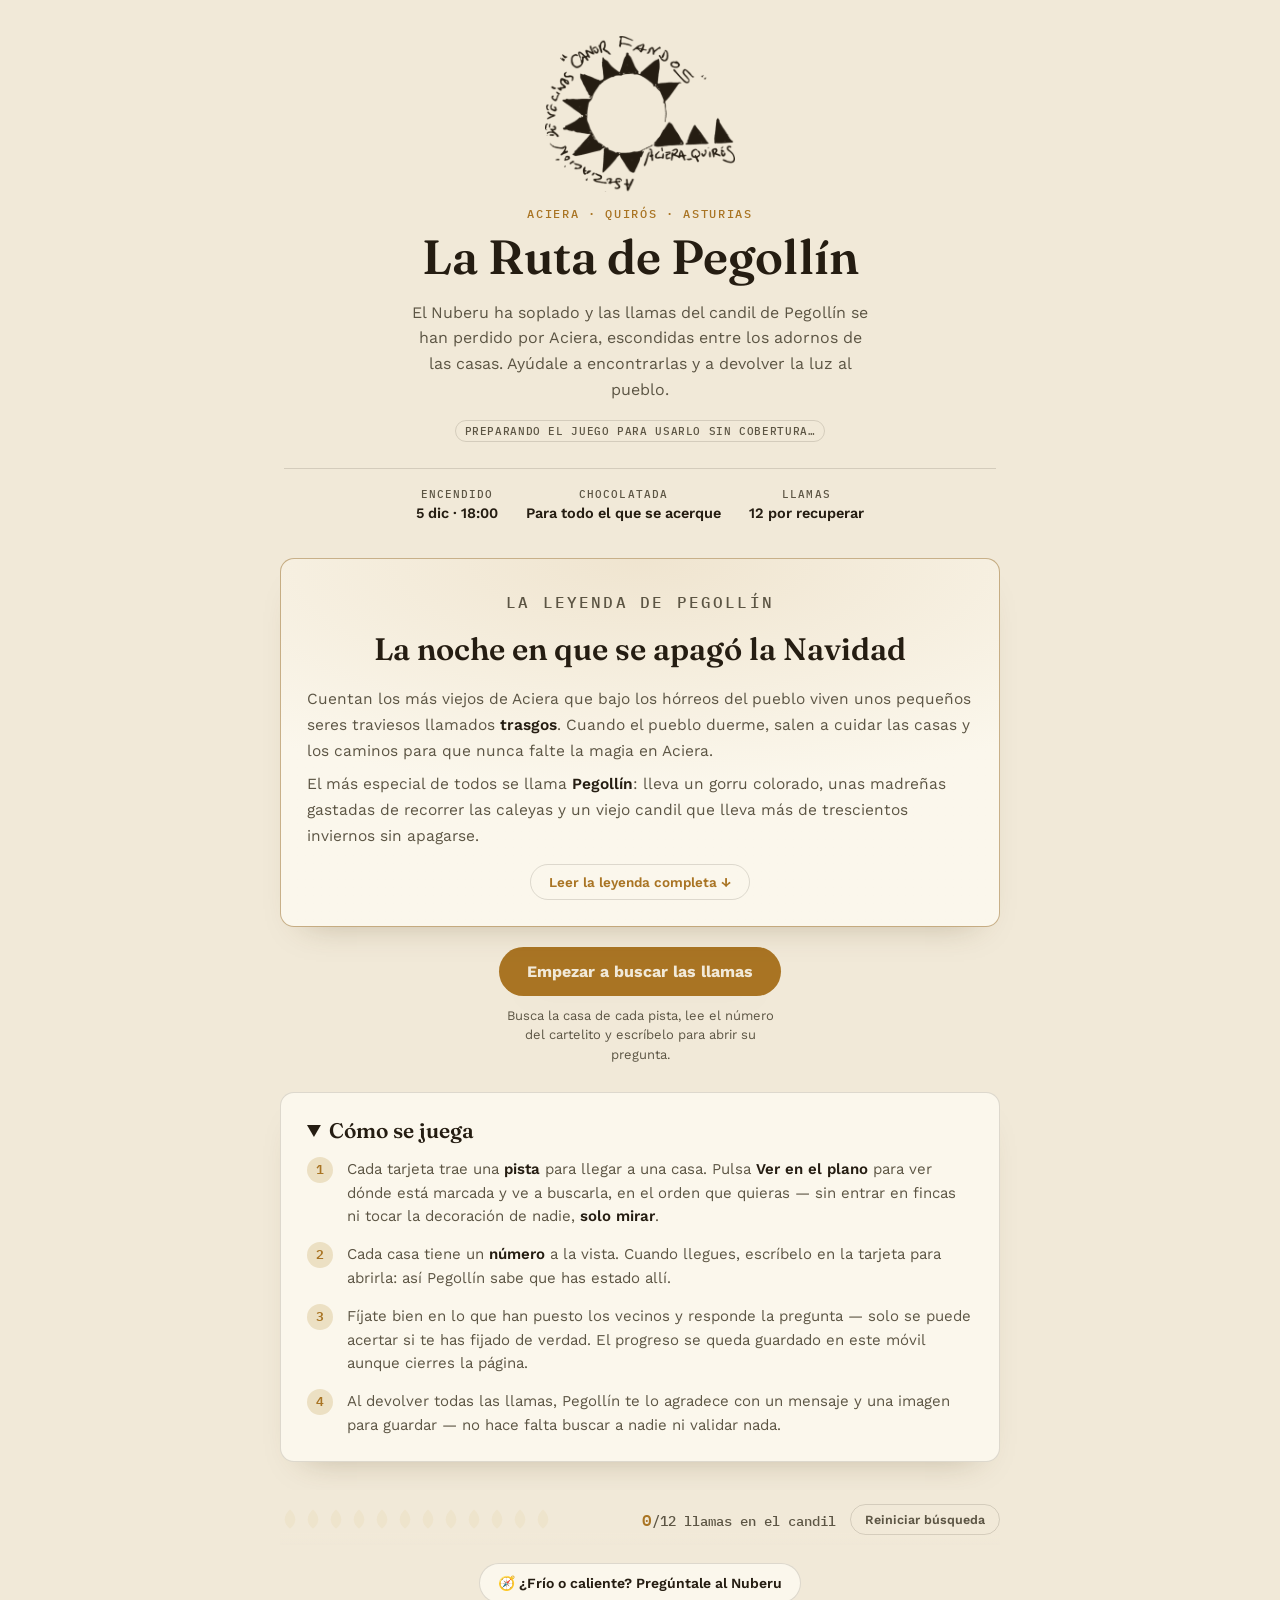
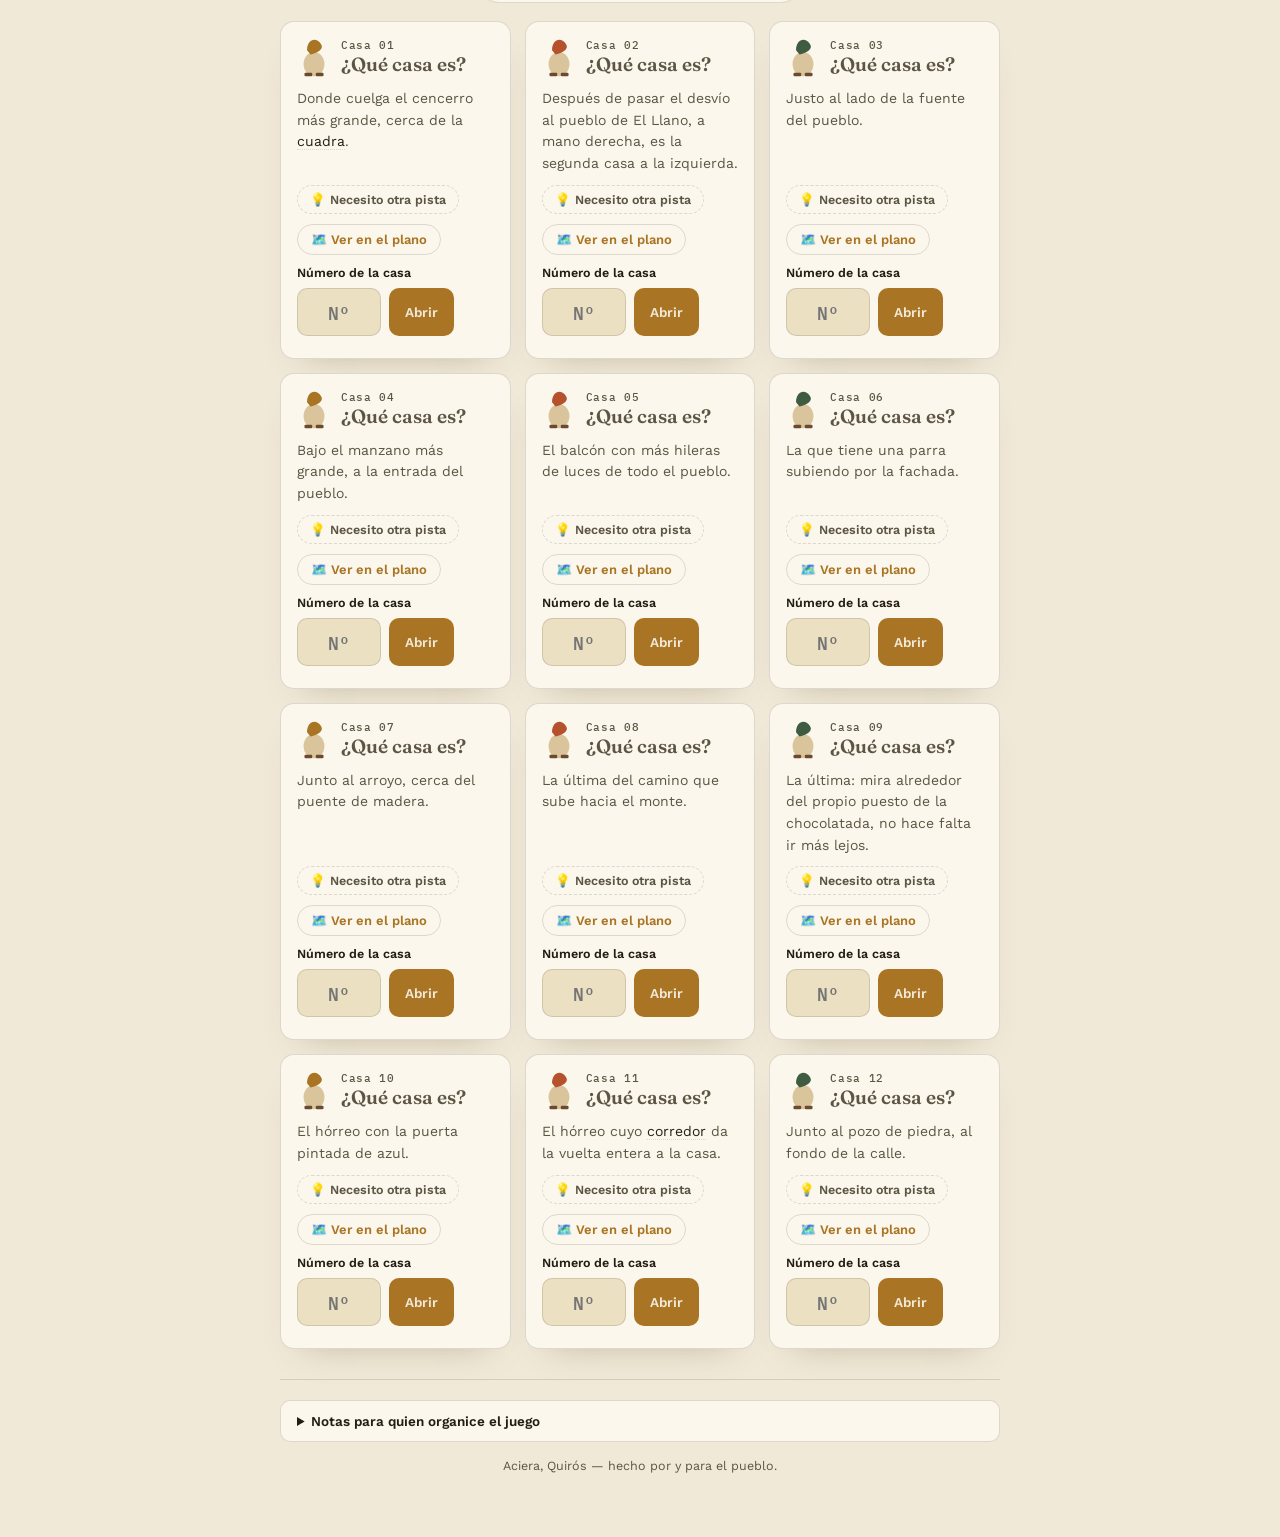
==== commit 06fd8d2f: "Add files via upload" ====
--- a/index.html
+++ b/index.html
@@ -542,6 +542,34 @@
     .toast{ transition:none; }
   }
 
+  /* ---------- entrada corta ---------- */
+  .legend-body.collapsed > p:not(.first):not(.second){ display:none; }
+  .legend-body.collapsed > p.first{
+    display:-webkit-box; -webkit-line-clamp:7; line-clamp:7; -webkit-box-orient:vertical; overflow:hidden; margin-bottom:6px;
+  }
+  .legend-body.collapsed > p.first::first-letter{ float:none; font-size:inherit; font-weight:inherit; color:inherit; padding:0; line-height:inherit; font-family:inherit; }
+  .legend-toggle{
+    display:block; margin:10px auto 0; font-family:"Work Sans", sans-serif; font-size:13.5px; font-weight:600;
+    color:var(--gold); background:transparent; border:1px solid var(--line); border-radius:999px; padding:9px 18px; cursor:pointer;
+  }
+  .legend-toggle:hover{ border-color:var(--gold); }
+  .cta-wrap{ text-align:center; margin:-8px 0 26px; }
+  .cta{
+    display:inline-block; font-family:"Work Sans", sans-serif; font-weight:700; font-size:16px; text-decoration:none;
+    color:var(--night); background:var(--gold); border-radius:999px; padding:15px 28px; box-shadow:var(--shadow);
+  }
+  .cta:hover{ filter:brightness(1.06); }
+  .cta-sub{ margin:10px auto 0; max-width:36ch; font-size:13px; line-height:1.5; color:var(--ink-dim); }
+  .howto details{ background:none; border:none; padding:0; margin:0; }
+  .howto summary{ cursor:pointer; font-family:"Fraunces", Georgia, serif; font-size:21px; font-weight:600; color:var(--ink); }
+  .howto details[open] summary{ margin-bottom:14px; }
+  .hint-btn{
+    align-self:flex-start; font-family:"Work Sans", sans-serif; font-size:12.5px; font-weight:600; color:var(--ink-dim);
+    background:transparent; border:1px dashed var(--line); border-radius:999px; padding:6px 12px; cursor:pointer;
+  }
+  .hint-btn:hover{ border-color:var(--gold); color:var(--ink); }
+  .hint2{ margin:0; font-size:13.5px; line-height:1.55; color:var(--ink); background:var(--night-panel-2); border-radius:10px; padding:9px 12px; }
+
   /* ---------- footer ---------- */
   .foot{ margin-top:30px; border-top:1px solid var(--line); padding-top:20px; }
   details{
@@ -590,59 +618,24 @@
   .install button.primary{ background:var(--gold); color:var(--night); border-color:transparent; }
   .offline-chip{ display:inline-block; font-family:"IBM Plex Mono", monospace; font-size:10.5px; letter-spacing:.06em; text-transform:uppercase; padding:3px 9px; border-radius:999px; border:1px solid var(--line); color:var(--ink-dim); }
   .offline-chip.ready{ color:var(--pine); border-color:var(--pine); }
+
+  .logo{ width:min(190px,48%); aspect-ratio:800/656; margin:0 auto 14px; background:var(--ink);
+    -webkit-mask:url(logo-asociacion.png) center/contain no-repeat; mask:url(logo-asociacion.png) center/contain no-repeat; }
+
+  .geo{ margin:18px 0 6px; text-align:center; }
+  .geo-btn{ font-family:"Work Sans", sans-serif; font-size:14px; font-weight:600; color:var(--ink); background:var(--night-panel); border:1px solid var(--line); border-radius:999px; padding:11px 18px; cursor:pointer; }
+  .geo-btn:hover{ border-color:#7f93b8; }
+  .geo-out{ margin:12px auto 0; max-width:44ch; text-align:left; display:flex; gap:12px; align-items:flex-start; background:color-mix(in srgb, #7f93b8 18%, var(--night-panel)); border:1px solid var(--line); border-radius:12px; padding:12px 14px; font-size:14px; line-height:1.5; }
+  .geo-out[hidden]{ display:none; }
+  .geo-out .em{ font-size:26px; line-height:1; flex:none; }
+  .geo-out small{ display:block; margin-top:4px; color:var(--ink-dim); font-size:12px; }
 </style>
 </head>
 <body>
 <div class="page">
 
   <header class="hero">
-    <svg class="skyline" viewBox="0 0 640 200" role="img" aria-label="Silueta nocturna de un hórreo asturiano entre pinos y estrellas">
-      <circle cx="560" cy="46" r="24" fill="var(--gold)" opacity="0.9"></circle>
-      <circle cx="70" cy="30" r="2" fill="var(--ink)" opacity="0.7"></circle>
-      <circle cx="120" cy="55" r="1.6" fill="var(--ink)" opacity="0.6"></circle>
-      <circle cx="230" cy="24" r="1.8" fill="var(--ink)" opacity="0.7"></circle>
-      <circle cx="470" cy="20" r="1.6" fill="var(--ink)" opacity="0.6"></circle>
-      <circle cx="510" cy="70" r="1.8" fill="var(--ink)" opacity="0.5"></circle>
-      <!-- pines -->
-      <g fill="var(--night-panel-2)">
-        <polygon points="40,180 66,120 92,180"></polygon>
-        <polygon points="52,180 66,140 80,180"></polygon>
-        <polygon points="560,180 582,132 604,180"></polygon>
-      </g>
-      <!-- hórreo -->
-      <g>
-        <rect x="230" y="90" width="10" height="70" fill="var(--night-panel-2)"></rect>
-        <rect x="300" y="90" width="10" height="70" fill="var(--night-panel-2)"></rect>
-        <rect x="370" y="90" width="10" height="70" fill="var(--night-panel-2)"></rect>
-        <rect x="440" y="90" width="10" height="70" fill="var(--night-panel-2)"></rect>
-        <rect x="220" y="80" width="240" height="14" rx="2" fill="var(--night-panel-2)"></rect>
-        <rect x="235" y="30" width="210" height="52" rx="3" fill="var(--night-panel)" stroke="var(--line)"></rect>
-        <rect x="255" y="30" width="4" height="52" fill="var(--line)"></rect>
-        <rect x="295" y="30" width="4" height="52" fill="var(--line)"></rect>
-        <rect x="335" y="30" width="4" height="52" fill="var(--line)"></rect>
-        <rect x="375" y="30" width="4" height="52" fill="var(--line)"></rect>
-        <rect x="415" y="30" width="4" height="52" fill="var(--line)"></rect>
-        <polygon points="210,30 460,30 340,-4 330,-4" fill="var(--night-panel-2)" transform="translate(0,4)"></polygon>
-        <polygon points="215,32 455,32 335,4" fill="var(--night-panel-2)"></polygon>
-      </g>
-      <!-- string of lights along the roof -->
-      <g>
-        <circle cx="230" cy="14" r="6" fill="var(--gold)" opacity="0.18"></circle>
-        <circle cx="230" cy="14" r="2.4" fill="var(--gold)"></circle>
-        <circle cx="270" cy="10" r="6" fill="var(--gold)" opacity="0.18"></circle>
-        <circle cx="270" cy="10" r="2.4" fill="var(--gold)"></circle>
-        <circle cx="310" cy="7" r="6" fill="var(--gold)" opacity="0.18"></circle>
-        <circle cx="310" cy="7" r="2.4" fill="var(--gold)"></circle>
-        <circle cx="350" cy="6" r="6" fill="var(--gold)" opacity="0.2"></circle>
-        <circle cx="350" cy="6" r="2.6" fill="var(--gold)"></circle>
-        <circle cx="390" cy="8" r="6" fill="var(--gold)" opacity="0.18"></circle>
-        <circle cx="390" cy="8" r="2.4" fill="var(--gold)"></circle>
-        <circle cx="430" cy="12" r="6" fill="var(--gold)" opacity="0.18"></circle>
-        <circle cx="430" cy="12" r="2.4" fill="var(--gold)"></circle>
-        <circle cx="460" cy="18" r="6" fill="var(--gold)" opacity="0.18"></circle>
-        <circle cx="460" cy="18" r="2.4" fill="var(--gold)"></circle>
-      </g>
-    </svg>
+    <div class="logo" role="img" aria-label="Logotipo de la Asociación de Vecinos Candor Fandos, Aciera-Quirós"></div>
 
     <p class="eyebrow">Aciera · Quirós · Asturias</p>
     <h1>La Ruta de Pegollín</h1>
@@ -660,10 +653,10 @@
   <section class="legend" aria-labelledby="legendTitle">
     <p class="eyebrow">La leyenda de Pegollín</p>
     <h2 id="legendTitle">La noche en que se apagó la Navidad</h2>
-    <p class="skip"><a href="#pistas">Saltar a las pistas ↓</a></p>
-
+
+    <div class="legend-body collapsed" id="legendBody">
     <p class="first">Cuentan los más viejos de Aciera que bajo los hórreos del pueblo viven unos pequeños seres traviesos llamados <strong>trasgos</strong>. Cuando el pueblo duerme, salen a cuidar las casas y los caminos para que nunca falte la magia en Aciera.</p>
-    <p>El más especial de todos se llama <strong>Pegollín</strong>: lleva un gorru colorado, unas madreñas gastadas de recorrer las caleyas y un viejo candil que lleva más de trescientos inviernos sin apagarse.</p>
+    <p class="second">El más especial de todos se llama <strong>Pegollín</strong>: lleva un gorru colorado, unas madreñas gastadas de recorrer las caleyas y un viejo candil que lleva más de trescientos inviernos sin apagarse.</p>
     <p>Dentro del candil guarda <strong>las llamas de la Navidad de Aciera</strong>, pequeñas luces que nacen cada diciembre cuando los vecinos adornan sus casas. Mientras el candil siga encendido, la magia seguirá viva.</p>
 
     <p class="beat"><strong>Pero este año ocurrió algo que nadie esperaba...</strong></p>
@@ -680,24 +673,36 @@
     <p>Cuando consigas reunirlas todas, Pegollín compartirá contigo un secreto que ni el travieso Nuberu conoce: <strong>la verdadera magia de la Navidad de Aciera no está en las luces de sus casas, sino en las personas que las encienden.</strong></p>
 
     <p class="oath">¿Ayudarás a Pegollín a recuperar las llamas perdidas?</p>
+    </div>
+    <button class="legend-toggle" id="legendToggle" type="button" aria-expanded="false">Leer la leyenda completa ↓</button>
   </section>
 
-  <div id="pistas"></div>
+  <div class="cta-wrap">
+    <a class="cta" href="#pistas" id="ctaStart">Empezar a buscar las llamas</a>
+    <p class="cta-sub">Busca la casa de cada pista, lee el número del cartelito y escríbelo para abrir su pregunta.</p>
+  </div>
 
   <section class="howto">
-    <h2>Cómo se juega</h2>
+    <details id="howtoDetails"><summary>Cómo se juega</summary>
     <ol>
       <li><span>Cada tarjeta trae una <strong>pista</strong> para llegar a una casa. Pulsa <strong>Ver en el plano</strong> para ver dónde está marcada y ve a buscarla, en el orden que quieras — sin entrar en fincas ni tocar la decoración de nadie, <strong>solo mirar</strong>.</span></li>
       <li><span>Cada casa tiene un <strong>número</strong> a la vista. Cuando llegues, escríbelo en la tarjeta para abrirla: así Pegollín sabe que has estado allí.</span></li>
       <li><span>Fíjate bien en lo que han puesto los vecinos y responde la pregunta — solo se puede acertar si te has fijado de verdad. El progreso se queda guardado en este móvil aunque cierres la página.</span></li>
       <li><span>Al devolver todas las llamas, Pegollín te lo agradece con un mensaje y una imagen para guardar — no hace falta buscar a nadie ni validar nada.</span></li>
     </ol>
+  </details>
   </section>
 
+  <div id="pistas"></div>
   <section class="progress" aria-live="polite">
     <div class="lights" id="lights"></div>
     <p class="progress-count"><b id="count">0</b>/<span id="total">12</span> llamas en el candil</p>
     <button class="reset" id="resetBtn" type="button">Reiniciar búsqueda</button>
+  </section>
+
+  <section class="geo" id="geoBox">
+    <button class="geo-btn" id="geoBtn" type="button">🧭 ¿Frío o caliente? Pregúntale al Nuberu</button>
+    <p class="geo-out" id="geoOut" hidden></p>
   </section>
 
   <section class="grid" id="grid">
@@ -725,7 +730,7 @@
     </div>
     <div class="share-wrap">
       <canvas id="shareCanvas" width="1080" height="1080"></canvas>
-      <button class="share-btn" id="shareBtn" type="button" disabled>Generando imagen…</button>
+      <button class="share-btn" id="shareBtn" type="button" disabled>Generando imagen…</button>      <p style="margin:12px 0 0"><button class="undo" id="dlBtn" type="button" hidden>Guardar la imagen en el móvil</button></p>
     </div>
   </section>
 
@@ -782,64 +787,64 @@
   // POOL = TODAS las casas que participan (pueden ser más de 12). A cada visitante le toca una selección
   // distinta de PER_GAME casas al azar, que se queda guardada en su móvil. Cada casa necesita un "code" único.
   var POOL = [
-    { pin:"p1", code:"47", name:"Ca Marcé", clue:"Después de pasar el desvío al pueblo de El Llano, a mano derecha, es la segunda casa a la izquierda.",
+    { pin:"p1", code:"47", name:"Ca Marcé", clue:"Después de pasar el desvío al pueblo de El Llano, a mano derecha, es la segunda casa a la izquierda.", hint2:"EJEMPLO: otra pista más directa para llegar a esta casa, sin decir su número.",
       question:"¿Cuántos sacos hay colgados en la fachada de la casa?",
       options:[ {label:"Dos", emoji:"2️⃣"}, {label:"Cuatro", emoji:"4️⃣"}, {label:"Seis", emoji:"6️⃣"} ], correct:1 },
-    { pin:"p2", code:"23", name:"La casa de la cuadra", clue:"Donde cuelga el cencerro más grande, cerca de la <em>cuadra</em>.",
+    { pin:"p2", code:"23", name:"La casa de la cuadra", clue:"Donde cuelga el cencerro más grande, cerca de la <em>cuadra</em>.", hint2:"EJEMPLO: otra pista más directa para llegar a esta casa, sin decir su número.",
       question:"¿De qué color es la estrella de la puerta?",
       options:[ {label:"Rojo", color:"#c23b2e"}, {label:"Dorado", color:"#c99a3d"}, {label:"Azul", color:"#2c5b96"} ], correct:1 },
-    { pin:"p3", code:"68", name:"La casa de la fuente", clue:"Justo al lado de la fuente del pueblo.",
+    { pin:"p3", code:"68", name:"La casa de la fuente", clue:"Justo al lado de la fuente del pueblo.", hint2:"EJEMPLO: otra pista más directa para llegar a esta casa, sin decir su número.",
       question:"¿Qué hay colgado en la ventana?",
       options:[ {label:"Un farolillo", emoji:"🏮"}, {label:"Una guirnalda", emoji:"🎀"}, {label:"Un cascabel", emoji:"🔔"} ], correct:0 },
-    { pin:"p4", code:"15", name:"La casa del tejado inclinado", clue:"El <em>teyáu</em> más empinado, casi tocando las ramas de un árbol.",
+    { pin:"p4", code:"15", name:"La casa del tejado inclinado", clue:"El <em>teyáu</em> más empinado, casi tocando las ramas de un árbol.", hint2:"EJEMPLO: otra pista más directa para llegar a esta casa, sin decir su número.",
       question:"¿De qué color son las luces del tejado?",
       options:[ {label:"Blancas", color:"#f4efe1"}, {label:"Doradas", color:"#c99a3d"}, {label:"Multicolor", emoji:"🌈"} ], correct:2 },
-    { pin:"p5", code:"82", name:"La casa del carro viejo", clue:"Tiene un <em>carru</em> de madera de adorno en la entrada, el que ya no sale al monte.",
+    { pin:"p5", code:"82", name:"La casa del carro viejo", clue:"Tiene un <em>carru</em> de madera de adorno en la entrada, el que ya no sale al monte.", hint2:"EJEMPLO: otra pista más directa para llegar a esta casa, sin decir su número.",
       question:"¿Qué lleva encima el carro?",
       options:[ {label:"Un árbol pequeño", emoji:"🎄"}, {label:"Un muñeco de nieve", emoji:"⛄"}, {label:"Regalos", emoji:"🎁"} ], correct:0 },
-    { pin:"p6", code:"39", name:"La casa del corral de piedra", clue:"La <em>corripa</em> de piedra, el corral pequeño nada más entrar al pueblo.",
+    { pin:"p6", code:"39", name:"La casa del corral de piedra", clue:"La <em>corripa</em> de piedra, el corral pequeño nada más entrar al pueblo.", hint2:"EJEMPLO: otra pista más directa para llegar a esta casa, sin decir su número.",
       question:"¿Cuántas estrellas hay en la pared?",
       options:[ {label:"Dos", emoji:"2️⃣"}, {label:"Cuatro", emoji:"4️⃣"}, {label:"Seis", emoji:"6️⃣"} ], correct:1 },
-    { pin:"p7", code:"56", name:"La casa de la farola", clue:"Junto al palu de la luz más cercano a la fuente.",
+    { pin:"p7", code:"56", name:"La casa de la farola", clue:"Junto al palu de la luz más cercano a la fuente.", hint2:"EJEMPLO: otra pista más directa para llegar a esta casa, sin decir su número.",
       question:"¿De qué están hechos los renos de delante?",
       options:[ {label:"Madera", emoji:"🪵"}, {label:"Alambre", emoji:"🔧"}, {label:"Neumáticos viejos", emoji:"🛞"} ], correct:2 },
-    { pin:"p8", code:"91", name:"La casa del corredor largo", clue:"El hórreo cuyo <em>corredor</em> da la vuelta entera a la casa.",
+    { pin:"p8", code:"91", name:"La casa del corredor largo", clue:"El hórreo cuyo <em>corredor</em> da la vuelta entera a la casa.", hint2:"EJEMPLO: otra pista más directa para llegar a esta casa, sin decir su número.",
       question:"¿Cuántos muñecos de nieve hay en el corredor?",
       options:[ {label:"Uno", emoji:"1️⃣"}, {label:"Dos", emoji:"2️⃣"}, {label:"Ninguno", emoji:"0️⃣"} ], correct:0 },
-    { pin:"p9", code:"34", name:"La casa del muro bajo", clue:"El muro que sirve de banco cuando hay chocolatada.",
+    { pin:"p9", code:"34", name:"La casa del muro bajo", clue:"El muro que sirve de banco cuando hay chocolatada.", hint2:"EJEMPLO: otra pista más directa para llegar a esta casa, sin decir su número.",
       question:"¿De qué color es la guirnalda del muro?",
       options:[ {label:"Verde", color:"#3f7d3f"}, {label:"Roja", color:"#c23b2e"}, {label:"Dorada", color:"#c99a3d"} ], correct:0 },
-    { pin:"p10", code:"71", name:"La casa de la leñera", clue:"La <em>tenada</em> donde se guarda la leña para todo el invierno.",
+    { pin:"p10", code:"71", name:"La casa de la leñera", clue:"La <em>tenada</em> donde se guarda la leña para todo el invierno.", hint2:"EJEMPLO: otra pista más directa para llegar a esta casa, sin decir su número.",
       question:"¿Qué hay encima de la leña?",
       options:[ {label:"Un gorro de Papá Noel", emoji:"🎅"}, {label:"Un búho de madera", emoji:"🦉"}, {label:"Nada, está vacía", emoji:"🚫"} ], correct:0 },
-    { pin:"p11", code:"28", name:"La casa del balcón con luces", clue:"El balcón con más hileras de luces de todo el pueblo.",
+    { pin:"p11", code:"28", name:"La casa del balcón con luces", clue:"El balcón con más hileras de luces de todo el pueblo.", hint2:"EJEMPLO: otra pista más directa para llegar a esta casa, sin decir su número.",
       question:"¿De qué color son las luces del balcón?",
       options:[ {label:"Azules", color:"#2c5b96"}, {label:"Blancas", color:"#f4efe1"}, {label:"Verdes", color:"#3f7d3f"} ], correct:1 },
-    { pin:"p12", code:"63", name:"La casa de la chocolatada", clue:"La última: mira alrededor del propio puesto de la chocolatada, no hace falta ir más lejos.",
+    { pin:"p12", code:"63", name:"La casa de la chocolatada", clue:"La última: mira alrededor del propio puesto de la chocolatada, no hace falta ir más lejos.", hint2:"EJEMPLO: otra pista más directa para llegar a esta casa, sin decir su número.",
       question:"¿Qué hay dibujado en el cartel de la chocolatada?",
       options:[ {label:"Una taza", emoji:"☕"}, {label:"Un trasgu", emoji:"🧙"}, {label:"Unas campanas", emoji:"🔔"} ], correct:0 },
-    { pin:"p13", code:"52", name:"La casa del pozo", clue:"Junto al pozo de piedra, al fondo de la calle.",
+    { pin:"p13", code:"52", name:"La casa del pozo", clue:"Junto al pozo de piedra, al fondo de la calle.", hint2:"EJEMPLO: otra pista más directa para llegar a esta casa, sin decir su número.",
       question:"¿Cuántos farolillos cuelgan de la puerta?",
       options:[ {label:"Uno", emoji:"1️⃣"}, {label:"Tres", emoji:"3️⃣"}, {label:"Cinco", emoji:"5️⃣"} ], correct:1 },
-    { pin:"p14", code:"87", name:"La casa del manzano", clue:"Bajo el manzano más grande, a la entrada del pueblo.",
+    { pin:"p14", code:"87", name:"La casa del manzano", clue:"Bajo el manzano más grande, a la entrada del pueblo.", hint2:"EJEMPLO: otra pista más directa para llegar a esta casa, sin decir su número.",
       question:"¿De qué color es el lazo del árbol?",
       options:[ {label:"Rojo", color:"#c23b2e"}, {label:"Verde", color:"#3f7d3f"}, {label:"Dorado", color:"#c99a3d"} ], correct:0 },
-    { pin:"p15", code:"19", name:"La casa del puente", clue:"Junto al arroyo, cerca del puente de madera.",
+    { pin:"p15", code:"19", name:"La casa del puente", clue:"Junto al arroyo, cerca del puente de madera.", hint2:"EJEMPLO: otra pista más directa para llegar a esta casa, sin decir su número.",
       question:"¿Qué lleva puesto el muñeco de la puerta?",
       options:[ {label:"Un gorro", emoji:"🧢"}, {label:"Una bufanda", emoji:"🧣"}, {label:"Nada", emoji:"🚫"} ], correct:1 },
-    { pin:"p16", code:"64", name:"La casa del hórreo azul", clue:"El hórreo con la puerta pintada de azul.",
+    { pin:"p16", code:"64", name:"La casa del hórreo azul", clue:"El hórreo con la puerta pintada de azul.", hint2:"EJEMPLO: otra pista más directa para llegar a esta casa, sin decir su número.",
       question:"¿Cuántas estrellas cuelgan del corredor?",
       options:[ {label:"Tres", emoji:"3️⃣"}, {label:"Cinco", emoji:"5️⃣"}, {label:"Siete", emoji:"7️⃣"} ], correct:1 },
-    { pin:"p17", code:"41", name:"La casa de la parra", clue:"La que tiene una parra subiendo por la fachada.",
+    { pin:"p17", code:"41", name:"La casa de la parra", clue:"La que tiene una parra subiendo por la fachada.", hint2:"EJEMPLO: otra pista más directa para llegar a esta casa, sin decir su número.",
       question:"¿Qué hay en la ventana de arriba?",
       options:[ {label:"Una vela", emoji:"🕯️"}, {label:"Una estrella", emoji:"⭐"}, {label:"Un muñeco", emoji:"🧸"} ], correct:1 },
-    { pin:"p18", code:"76", name:"La casa del camino alto", clue:"La última del camino que sube hacia el monte.",
+    { pin:"p18", code:"76", name:"La casa del camino alto", clue:"La última del camino que sube hacia el monte.", hint2:"EJEMPLO: otra pista más directa para llegar a esta casa, sin decir su número.",
       question:"¿De qué color son las luces del portal?",
       options:[ {label:"Blancas", color:"#f4efe1"}, {label:"Rojas", color:"#c23b2e"}, {label:"Azules", color:"#2c5b96"} ], correct:0 },
-    { pin:"p19", code:"36", name:"La casa de la fragua", clue:"Donde antes estaba la fragua, junto al camino de la iglesia.",
+    { pin:"p19", code:"36", name:"La casa de la fragua", clue:"Donde antes estaba la fragua, junto al camino de la iglesia.", hint2:"EJEMPLO: otra pista más directa para llegar a esta casa, sin decir su número.",
       question:"¿Qué hay colgado sobre la puerta?",
       options:[ {label:"Una herradura", emoji:"🧲"}, {label:"Una estrella", emoji:"⭐"}, {label:"Una campana", emoji:"🔔"} ], correct:2 },
-    { pin:"p20", code:"93", name:"La casa del nogal", clue:"La que tiene un nogal enorme pegado a la pared.",
+    { pin:"p20", code:"93", name:"La casa del nogal", clue:"La que tiene un nogal enorme pegado a la pared.", hint2:"EJEMPLO: otra pista más directa para llegar a esta casa, sin decir su número.",
       question:"¿De qué color es el lazo del nogal?",
       options:[ {label:"Rojo", color:"#c23b2e"}, {label:"Blanco", color:"#f4efe1"}, {label:"Dorado", color:"#c99a3d"} ], correct:0 }
   ];
@@ -933,6 +938,7 @@
         '<h3 class="card-name"></h3></div>' +
       '</div>' +
       '<p class="clue">' + g.clue + '</p>' +
+      (g.hint2 ? '<button class="hint-btn" type="button">💡 Necesito otra pista</button><p class="hint2" hidden>' + g.hint2 + '</p>' : '') +
       '<button class="map-link" type="button" data-pin="' + g.pin + '">🗺️ Ver en el plano</button>' +
       '<form class="lock" data-i="' + i + '" autocomplete="off">' +
         '<label for="code' + i + '">Número de la casa</label>' +
@@ -1044,6 +1050,12 @@
       card.querySelector(".quiz").hidden = st === 0;
       card.querySelector(".options").hidden = isFound;
       card.querySelector(".found-note").hidden = !isFound;
+      var hbtn = card.querySelector(".hint-btn");
+      if(hbtn){
+        var h2 = card.querySelector(".hint2");
+        hbtn.hidden = st !== 0 || card.dataset.hint === "1";
+        h2.hidden = st !== 0 || card.dataset.hint !== "1";
+      }
       bulbs[i].classList.toggle("lit", isFound);
     });
     countEl.textContent = found;
@@ -1119,6 +1131,9 @@
     c.restore();
   }
 
+  var casaImg = new Image();
+  var casaReady = new Promise(function(res){ casaImg.onload = res; casaImg.onerror = res; });
+  casaImg.src = "casa-aciera.png";
   function drawBadge(){
     var ctx = shareCanvas.getContext("2d");
     var W = shareCanvas.width, H = shareCanvas.height;
@@ -1133,10 +1148,10 @@
       ctx.globalAlpha = 0.6; ctx.beginPath(); ctx.arc(s[0], s[1], s[2], 0, Math.PI*2); ctx.fill();
     });
     ctx.globalAlpha = 1;
-    var mg = ctx.createRadialGradient(880, 160, 30, 880, 160, 120);
+    var mg = ctx.createRadialGradient(930, 100, 24, 930, 100, 110);
     mg.addColorStop(0, "rgba(232,179,84,0.38)"); mg.addColorStop(1, "rgba(232,179,84,0)");
-    ctx.fillStyle = mg; ctx.fillRect(740, 20, 280, 280);
-    ctx.fillStyle = "#e8b354"; ctx.beginPath(); ctx.arc(880, 160, 40, 0, Math.PI*2); ctx.fill();
+    ctx.fillStyle = mg; ctx.fillRect(800, 0, 280, 230);
+    ctx.fillStyle = "#e8b354"; ctx.beginPath(); ctx.arc(930, 100, 30, 0, Math.PI*2); ctx.fill();
 
     // cinta de logro
     ctx.save();
@@ -1151,26 +1166,39 @@
     ctx.restore();
     ctx.textAlign = "left"; ctx.textBaseline = "alphabetic";
 
-    // silueta real de Aciera: pinos + hórreo + guirnalda, igual que en el resto de materiales
-    var baseY = 520;   // la escena ocupa solo la parte de arriba (hasta y≈600); los textos van debajo, sin pisarse
-    ctx.fillStyle = "#182645";
-    ctx.fillRect(0, baseY+78, W, 8);
-    ctx.beginPath(); ctx.moveTo(10,baseY+80); ctx.lineTo(70,baseY+10); ctx.lineTo(130,baseY+80); ctx.closePath(); ctx.fill();
-    ctx.beginPath(); ctx.moveTo(850,baseY+80); ctx.lineTo(930,baseY-70); ctx.lineTo(1010,baseY+80); ctx.closePath(); ctx.fill();
-    [430,520,610,700].forEach(function(px){ ctx.fillRect(px, baseY-40, 16, 118); });
-    roundRect(ctx, 410, baseY-58, 320, 22, 3); ctx.fill();
-    ctx.fillStyle = "#20325a";
-    roundRect(ctx, 425, baseY-150, 290, 92, 4); ctx.fill();
-    ctx.strokeStyle = "rgba(244,239,225,0.18)"; ctx.lineWidth = 2;
-    [465,510,555,600,645,690,735].forEach(function(lx){ ctx.beginPath(); ctx.moveTo(lx, baseY-150); ctx.lineTo(lx, baseY-58); ctx.stroke(); });
-    ctx.fillStyle = "#182645";
-    ctx.beginPath(); ctx.moveTo(400,baseY-150); ctx.lineTo(740,baseY-150); ctx.lineTo(570,baseY-235); ctx.closePath(); ctx.fill();
-    for(var gi=0; gi<9; gi++){
-      var gt = gi/8, glx = 420 + gt*300, gly = baseY-150 - Math.sin(gt*Math.PI)*46 - 6;
-      glowDot(ctx, glx, gly, 6, "#e8b354", 0.22);
+    // dibujo a línea de los hórreos de Aciera a todo el ancho, fundido hacia abajo para que los textos se lean
+    if(casaImg.complete && casaImg.naturalWidth){
+      var sc = W / casaImg.naturalWidth;
+      var srcY = Math.round(0.20 * casaImg.naturalHeight), srcH = Math.round(660 / sc);
+      ctx.globalAlpha = 0.92; ctx.drawImage(casaImg, 0, srcY, casaImg.naturalWidth, srcH, 0, 0, W, 660); ctx.globalAlpha = 1;
+      var fade = ctx.createLinearGradient(0, 420, 0, 668);
+      fade.addColorStop(0, "rgba(21,35,64,0)"); fade.addColorStop(1, "rgb(21,35,64)");
+      ctx.fillStyle = fade; ctx.fillRect(0, 420, W, 248);
     }
-
-    drawBadgePegollin(ctx, 150, baseY+78-44*5.6, 5.6, "#e8b354");
+    // Pegollín con su candil, junto al título
+    (function(){
+      var px = 800, py = 722, k = 4.6;
+      var lx = px - 18, ly = py + 120;
+      ctx.strokeStyle = "#8a6a45"; ctx.lineWidth = 4; ctx.beginPath(); ctx.arc(lx, ly - 14, 16, Math.PI, 0); ctx.stroke();
+      var lg = ctx.createRadialGradient(lx, ly + 18, 6, lx, ly + 18, 84);
+      lg.addColorStop(0, "rgba(232,179,84,0.45)"); lg.addColorStop(1, "rgba(232,179,84,0)");
+      ctx.fillStyle = lg; ctx.fillRect(lx - 90, ly - 70, 180, 180);
+      ctx.strokeStyle = "#8a6a45"; ctx.lineWidth = 4; ctx.strokeRect(lx - 16, ly - 14, 32, 44);
+      ctx.fillStyle = "#e8b354"; ctx.beginPath(); ctx.moveTo(lx, ly - 6); ctx.bezierCurveTo(lx + 11, ly + 6, lx + 11, ly + 18, lx, ly + 26); ctx.bezierCurveTo(lx - 11, ly + 18, lx - 11, ly + 6, lx, ly - 6); ctx.fill();
+      drawBadgePegollin(ctx, px, py, k, "#e8b354");
+    })();
+    // la cinta de logro va por encima del dibujo
+    ctx.save();
+    ctx.translate(150, 150);
+    ctx.rotate(-0.18);
+    ctx.fillStyle = "#e8b354";
+    roundRect(ctx, -110, -26, 220, 52, 26); ctx.fill();
+    ctx.fillStyle = "#0f1a33";
+    ctx.font = "700 24px 'IBM Plex Mono', monospace";
+    ctx.textAlign = "center"; ctx.textBaseline = "middle";
+    ctx.fillText("¡COMPLETADO!", 0, 2);
+    ctx.restore();
+    ctx.textAlign = "left"; ctx.textBaseline = "alphabetic";
 
     ctx.fillStyle = "#e8b354";
     ctx.font = "600 26px 'IBM Plex Mono', monospace";
@@ -1208,6 +1236,7 @@
   function ensureBadge(){
     if(badgeDrawn) return;
     Promise.all([
+      casaReady,
       document.fonts.load('700 86px "Fraunces"'),
       document.fonts.load('500 28px "Work Sans"'),
       document.fonts.load('700 30px "IBM Plex Mono"'),
@@ -1234,17 +1263,31 @@
     } else if(!downloadsApi){
       shareBtn.disabled = true; shareBtn.textContent = "Descarga no disponible aquí";
     } else {
-      shareBtn.disabled = false; shareBtn.textContent = "Descargar imagen para compartir";
+      shareBtn.disabled = false; shareBtn.textContent = canShareFiles ? "Compartir mi reconocimiento" : "Descargar imagen para compartir";
     }
+  }
+  var canShareFiles = false;
+  try{ canShareFiles = !!(navigator.share && navigator.canShare && navigator.canShare({ files:[new File(["x"], "a.png", { type:"image/png" })] })); }catch(e){}
+  function downloadBlob(blob, name){
+    var u = URL.createObjectURL(blob), a = document.createElement("a");
+    a.href = u; a.download = name; document.body.appendChild(a); a.click(); a.remove();
+    setTimeout(function(){ URL.revokeObjectURL(u); }, 4000);
+  }
+  var dlBtn = document.getElementById("dlBtn");
+  if(canShareFiles){
+    dlBtn.hidden = false;
+    dlBtn.addEventListener("click", function(){ shareCanvas.toBlob(function(b){ if(b) downloadBlob(b, "guardian-de-la-luz-de-aciera.png"); }, "image/png"); });
   }
   useCapability("downloads").then(function(d){
     downloadsApi = d || {
       save: function(o){
-        return new Promise(function(res){
-          var u = URL.createObjectURL(o.data), a = document.createElement("a");
-          a.href = u; a.download = o.filename; document.body.appendChild(a); a.click(); a.remove();
-          setTimeout(function(){ URL.revokeObjectURL(u); }, 4000); res();
-        });
+        if(canShareFiles){
+          var file = new File([o.data], o.filename, { type:"image/png" });
+          return navigator.share({ files:[file], title:"Guardián de la Luz de Aciera",
+            text:"He devuelto todas las llamas al candil de Pegollín en Aciera. ¡Ayúdale tú también!" })
+            .catch(function(err){ if(err && err.name === "AbortError") return; downloadBlob(o.data, o.filename); });
+        }
+        return new Promise(function(res){ downloadBlob(o.data, o.filename); res(); });
       }
     };
     updateShareBtn();
@@ -1326,6 +1369,23 @@
     // nuevo sorteo de casas y partida desde cero
     try{ localStorage.removeItem(SEL_KEY); localStorage.removeItem(STORAGE_KEY); localStorage.removeItem(NUBERU_KEY); }catch(e){}
     location.reload();
+  });
+
+  // --- entrada corta: leyenda recogida (2 líneas) + botón; "Cómo se juega" plegable ---
+  var legendBody = document.getElementById("legendBody"), legendToggle = document.getElementById("legendToggle");
+  legendToggle.addEventListener("click", function(){
+    var open = legendBody.classList.toggle("collapsed") === false;
+    legendToggle.setAttribute("aria-expanded", open ? "true" : "false");
+    legendToggle.textContent = open ? "Recoger la leyenda ↑" : "Leer la leyenda completa ↓";
+  });
+  var hasProgress = state.some(function(v){ return v > 0; });
+  document.getElementById("howtoDetails").open = !hasProgress;
+  if(hasProgress && location.hash !== "#demo-final"){ document.getElementById("pistas").scrollIntoView(); }
+  grid.addEventListener("click", function(ev){
+    var hb = ev.target.closest(".hint-btn");
+    if(!hb) return;
+    hb.closest(".card").dataset.hint = "1";
+    render();
   });
 
   // Vista previa del final para quien organiza: abrir la página con #demo-final (no guarda nada en el móvil)
@@ -1531,6 +1591,83 @@
   });
 })();
 
+
+// --- frío / caliente: el Nuberu dice si hay alguna llama cerca (usa el GPS, funciona sin cobertura) ---
+(function(){
+  var PINS = [
+    { key:"entrada",  label:"Entrada",     special:true,  x:93.7,  y:394.6 },
+    { key:"p1",  label:"Casa 01", n:1,  x:129.1, y:457.3 },
+    { key:"p2",  label:"Casa 02", n:2,  x:234.8, y:434.0 },
+    { key:"p3",  label:"Casa 03", n:3,  x:221.3, y:401.3 },
+    { key:"p4",  label:"Casa 04", n:4,  x:217.2, y:396.6 },
+    { key:"p5",  label:"Casa 05", n:5,  x:226.4, y:375.3 },
+    { key:"p6",  label:"Casa 06", n:6,  x:228.7, y:323.1 },
+    { key:"p7",  label:"Casa 07", n:7,  x:249.3, y:330.6 },
+    { key:"p8",  label:"Casa 08", n:8,  x:234.0, y:300.6 },
+    { key:"p9",  label:"Casa 09", n:9,  x:225.7, y:290.5 },
+    { key:"p10", label:"Casa 10", n:10, x:237.9, y:239.5 },
+    { key:"p11", label:"Casa 11", n:11, x:312.4, y:245.0 },
+    { key:"p12", label:"Casa 12", n:12, x:389.0, y:230.2 },
+    { key:"p13", label:"Casa 13", n:13, x:205.0, y:268.0 },
+    { key:"p14", label:"Casa 14", n:14, x:262.0, y:285.0 },
+    { key:"p15", label:"Casa 15", n:15, x:300.0, y:300.0 },
+    { key:"p16", label:"Casa 16", n:16, x:180.0, y:345.0 },
+    { key:"p17", label:"Casa 17", n:17, x:255.0, y:395.0 },
+    { key:"p18", label:"Casa 18", n:18, x:150.0, y:430.0 },
+    { key:"p19", label:"Casa 19", n:19, x:270.0, y:260.0 },
+    { key:"p20", label:"Casa 20", n:20, x:200.0, y:300.0 },
+    { key:"chocolatada", label:"Chocolatada", special:true, x:238, y:256 }
+  ];
+  var POOLPINS = ["p1", "p2", "p3", "p4", "p5", "p6", "p7", "p8", "p9", "p10", "p11", "p12", "p13", "p14", "p15", "p16", "p17", "p18", "p19", "p20"];
+  var LAT0 = 43.2041070, LON0 = -6.0077236, R = 111320, COS = Math.cos(LAT0*Math.PI/180), X0 = -238, Y0 = -256;
+  var btn = document.getElementById("geoBtn"), out = document.getElementById("geoOut");
+  var watchId = null, LABEL = btn.textContent;
+  function pendientes(){
+    var list = [];
+    try{
+      var sel = (JSON.parse(localStorage.getItem("aciera-seleccion-2026")) || {}).sel || [];
+      var st = JSON.parse(localStorage.getItem("aciera-pegollinos-2026-v2")) || [];
+      sel.forEach(function(idx, i){
+        if(st[i] === 2) return;
+        var pin = PINS.filter(function(p){ return p.key === POOLPINS[idx]; })[0];
+        if(pin) list.push(pin);
+      });
+    }catch(e){}
+    return list;
+  }
+  function say(em, text, small){
+    out.hidden = false;
+    out.innerHTML = '<span class="em" aria-hidden="true">' + em + '</span><span><b>El Nuberu:</b> ' + text + (small ? '<small>' + small + '</small>' : '') + '</span>';
+  }
+  function stop(){
+    if(watchId !== null){ navigator.geolocation.clearWatch(watchId); watchId = null; }
+    btn.textContent = LABEL; out.hidden = true;
+  }
+  function onPos(pos){
+    var x = (pos.coords.longitude - LON0) * COS * R - X0, y = -(pos.coords.latitude - LAT0) * R - Y0;
+    var left = pendientes();
+    if(!left.length){ say("🎉", "No queda ninguna llama por encontrar… ¡Me has ganado! Jijiji."); return; }
+    var d = Math.min.apply(null, left.map(function(p){ return Math.hypot(p.x - x, p.y - y); }));
+    var weak = pos.coords.accuracy > 80 ? "La señal GPS es poco precisa ahora mismo; puede fallar un poco." : "";
+    if(d > 600){ say("🧊", "¡Brrr! Estás muy lejos de Aciera. Ven al pueblo y vuelve a preguntarme.", weak); }
+    else if(d > 200){ say("🧊", "Frío, frío, frío… Las llamas andan lejos de aquí.", weak); }
+    else if(d > 100){ say("❄️", "Fresquito. Todavía te queda camino hasta la próxima llama.", weak); }
+    else if(d > 50){ say("🌤️", "Templado… Algo se nota en el aire. ¡Sigue por aquí!", weak); }
+    else if(d > 20){ say("🔥", "¡Caliente, caliente! Hay una llama cerca. Mira los adornos de las casas.", weak); }
+    else { say("🌋", "¡Te estás quemando! Una llama está aquí al lado. ¡Busca el cartelito con el número!", weak); }
+  }
+  btn.addEventListener("click", function(){
+    if(watchId !== null){ stop(); return; }
+    if(!("geolocation" in navigator)){ say("☁️", "Este móvil no me deja usar el GPS."); return; }
+    btn.textContent = "Dejar de preguntar al Nuberu";
+    say("☁️", "Soplando por el valle para ver dónde estás…");
+    watchId = navigator.geolocation.watchPosition(onPos, function(){
+      stop(); btn.textContent = LABEL;
+      say("☁️", "No puedo saber dónde estás. Comprueba que has dado permiso de ubicación a este navegador.");
+    }, { enableHighAccuracy:true, maximumAge:4000, timeout:25000 });
+  });
+})();
+
 // --- instalación y modo sin conexión ---
 (function(){
   var bar = document.getElementById("installBar"), txt = document.getElementById("installTxt");
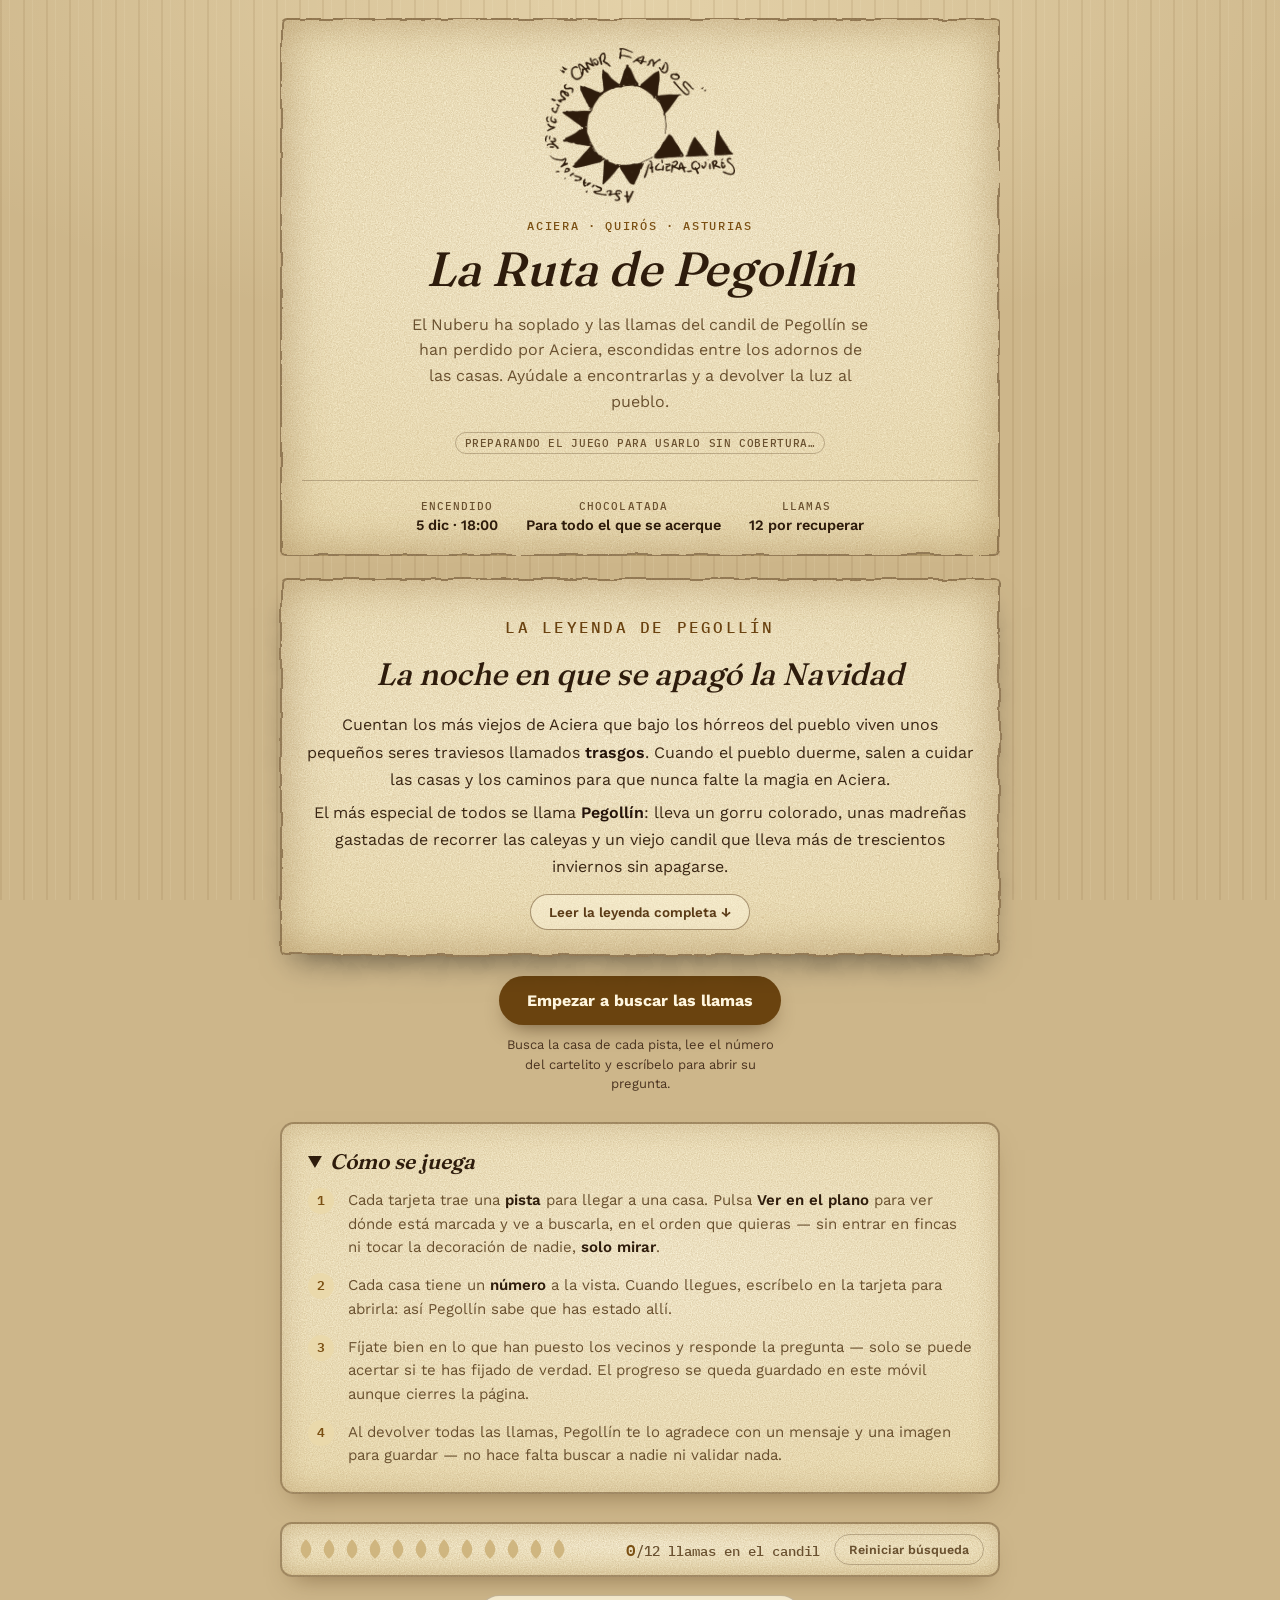
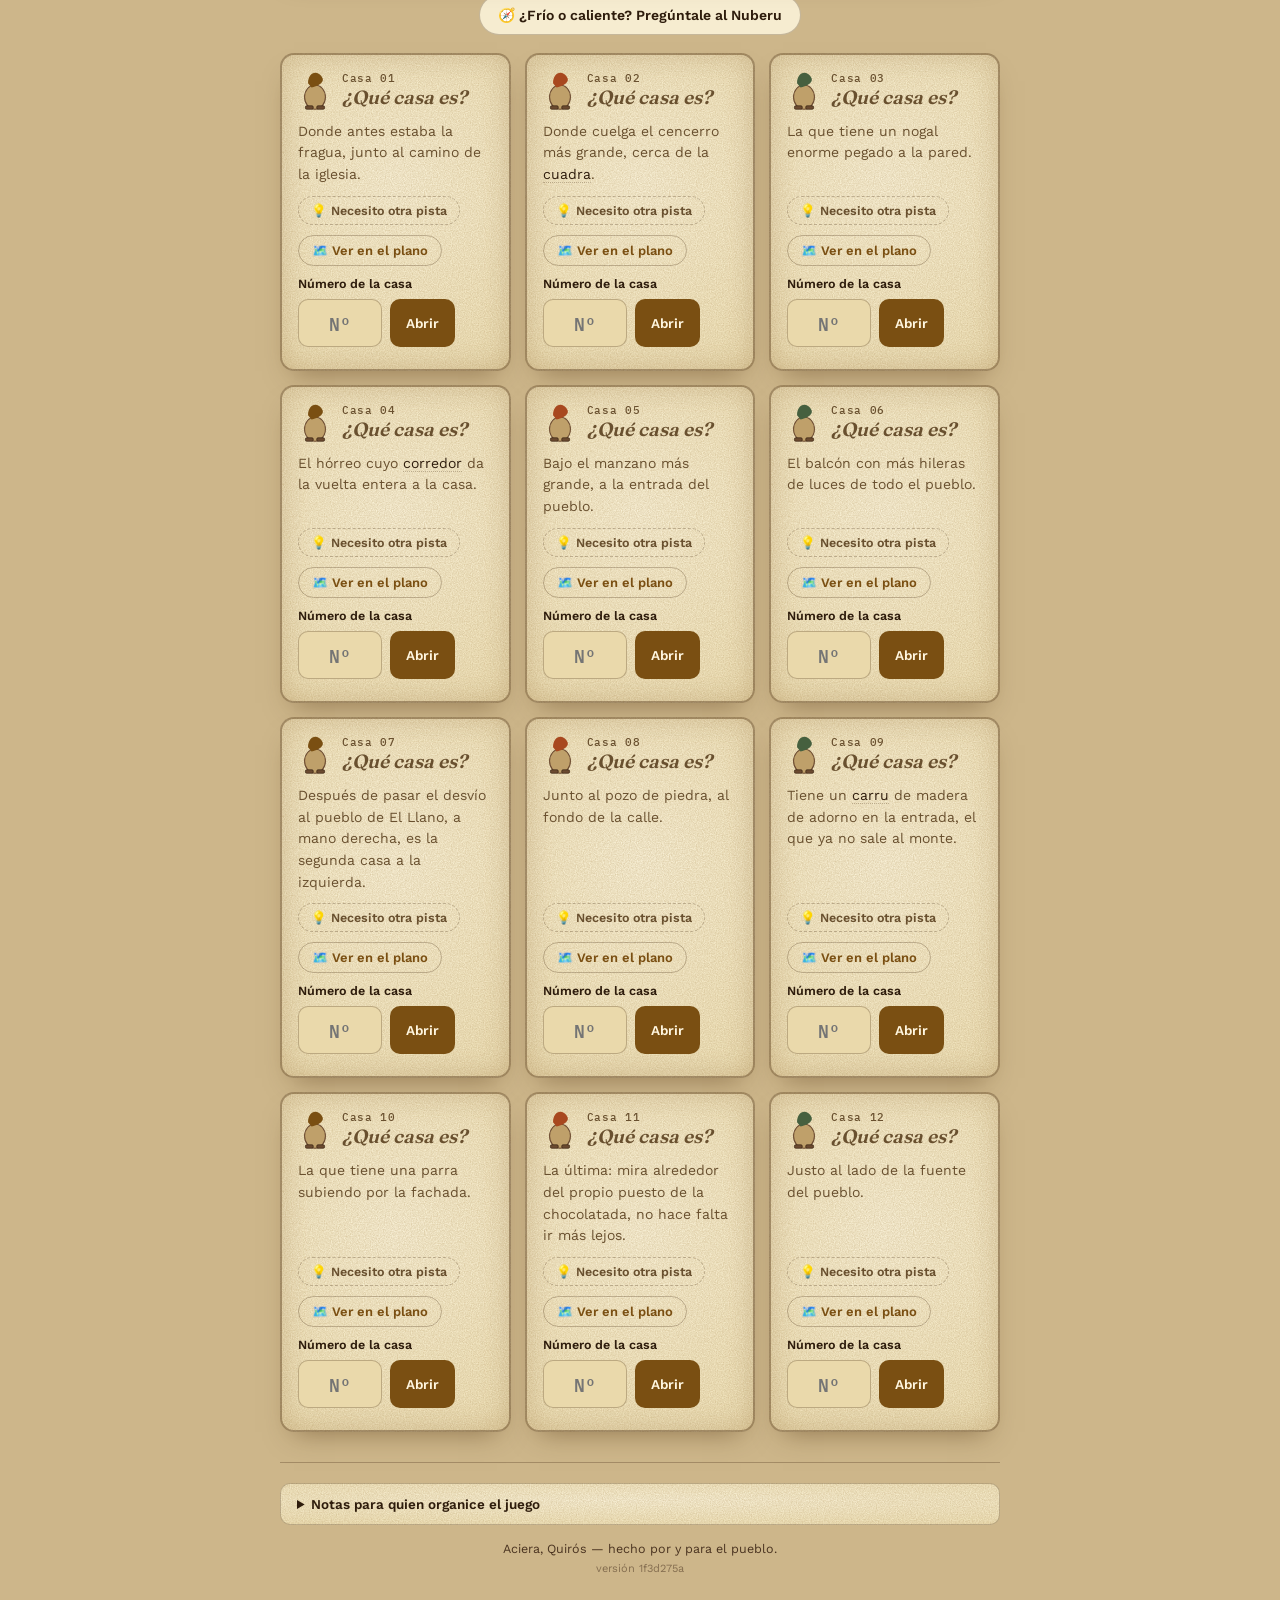
==== commit 5b8233fa: "Add files via upload" ====
--- a/index.html
+++ b/index.html
@@ -542,6 +542,30 @@
     .toast{ transition:none; }
   }
 
+  /* ---------- leyenda en pergamino (el papel es el mismo en tema claro y oscuro, como el cartel) ---------- */
+  .legend{ position:relative; isolation:isolate; background:none; border:none; box-shadow:none; padding:36px 26px 26px; color:#3a2614; }
+  .legend::before{
+    content:""; position:absolute; inset:0; z-index:-1; border-radius:6px;
+    background:
+      url("data:image/svg+xml;utf8,<svg xmlns='http://www.w3.org/2000/svg' width='240' height='240'><filter id='n'><feTurbulence type='fractalNoise' baseFrequency='.85' numOctaves='2' seed='4'/><feColorMatrix values='0 0 0 0 .42  0 0 0 0 .28  0 0 0 0 .1  0 0 0 .5 -.08'/></filter><rect width='100%25' height='100%25' filter='url(%23n)'/></svg>"),
+      radial-gradient(120% 90% at 50% 40%, #faf2d9 0%, #f1e4bd 70%, #e7d3a0 100%);
+    border:2px solid rgba(92,60,25,.6);
+    box-shadow:inset 0 0 40px 6px rgba(130,90,40,.34), 0 16px 30px -14px rgba(0,0,0,.55);
+    filter:url(#rough);
+  }
+  .legend .eyebrow{ color:#6a4210; }
+  .legend h2{ font-style:italic; font-weight:500; color:#2e1c0c; }
+  .legend p{ color:#3a2614; text-align:center; font-size:16px; }
+  .legend p.first::first-letter{ float:none; font-size:inherit; font-weight:inherit; color:inherit; padding:0; line-height:inherit; font-family:inherit; }
+  .legend strong{ color:#24130a; }
+  .legend .beat{ color:#2e1c0c; font-style:italic; font-weight:500; margin:26px 0 16px; }
+  .legend .beat::before{ content:"\2726"; display:block; color:#a97423; font-style:normal; font-size:14px; margin-bottom:6px; }
+  .legend .speech{ border-left:none; padding-left:0; font-style:italic; color:#5a2f10; }
+  .legend .oath{ color:#7a4210; border-top:1px solid rgba(92,60,25,.35); }
+  .legend .legend-toggle{ color:#5a3a16; border-color:rgba(92,60,25,.5); background:rgba(255,248,225,.45); }
+  .legend .legend-toggle:hover{ border-color:#a97423; }
+  .legend-body.collapsed > p.first{ -webkit-line-clamp:8; line-clamp:8; }
+
   /* ---------- entrada corta ---------- */
   .legend-body.collapsed > p:not(.first):not(.second){ display:none; }
   .legend-body.collapsed > p.first{
@@ -568,6 +592,8 @@
     background:transparent; border:1px dashed var(--line); border-radius:999px; padding:6px 12px; cursor:pointer;
   }
   .hint-btn:hover{ border-color:var(--gold); color:var(--ink); }
+  .hint2 p{ margin:0; }
+  .hint-photo{ display:block; width:100%; height:auto; border-radius:8px; margin-top:8px; border:1px solid var(--line); }
   .hint2{ margin:0; font-size:13.5px; line-height:1.55; color:var(--ink); background:var(--night-panel-2); border-radius:10px; padding:9px 12px; }
 
   /* ---------- footer ---------- */
@@ -586,6 +612,52 @@
   @media (prefers-reduced-motion: reduce){
     .bulb, .card{ transition:none; }
   }
+
+  /* ---------- mundo pergamino: mesa de madera + hojas de papel (igual en tema claro y oscuro) ---------- */
+  :root:root:root{
+    --night:#cdb68a; --night-panel:#f6ecd0; --night-panel-2:#ead9ab;
+    --gold:#7a4f12; --ember:#a8481f; --pine:#46603f;
+    --ink:#2e1c0c; --ink-dim:#69502f; --line:rgba(70,45,20,.28);
+    --shadow:0 14px 26px -14px rgba(80,50,15,.5);
+    --paper-noise:url("data:image/svg+xml;utf8,<svg xmlns='http://www.w3.org/2000/svg' width='240' height='240'><filter id='n'><feTurbulence type='fractalNoise' baseFrequency='.85' numOctaves='2' seed='4'/><feColorMatrix values='0 0 0 0 .42  0 0 0 0 .28  0 0 0 0 .1  0 0 0 .5 -.08'/></filter><rect width='100%25' height='100%25' filter='url(%23n)'/></svg>");
+    --paper:var(--paper-noise), radial-gradient(120% 90% at 50% 40%, #faf2d9 0%, #f1e4bd 70%, #e7d3a0 100%);
+  }
+  body{
+    background-color:#cdb68a;
+    background-image:
+      repeating-linear-gradient(90deg, rgba(110,75,30,.10) 0 2px, transparent 2px 9px, rgba(255,245,215,.10) 9px 10px, transparent 10px 23px),
+      radial-gradient(90% 55% at 50% 0%, rgba(255,242,205,.45), transparent 70%);
+    background-attachment:fixed;
+  }
+  .page{ padding-top:18px; }
+  h1, .howto summary, .card-name{ font-style:italic; }
+  h1{ font-weight:500; }
+
+  /* hojas: cabecera y leyenda llevan el borde roto; el resto, papel liso */
+  .hero{ position:relative; isolation:isolate; margin:0 0 22px; padding:30px 22px 22px; }
+  .hero::before{
+    content:""; position:absolute; inset:0; z-index:-1; border-radius:6px; background:var(--paper);
+    border:2px solid rgba(92,60,25,.6); box-shadow:inset 0 0 40px 6px rgba(130,90,40,.34), var(--shadow); filter:url(#rough);
+  }
+  .howto, .card, .finish, .progress, .foot details, .toast, .geo-out{ background:var(--paper); }
+  .howto, .card, .finish{ border:2px solid rgba(92,60,25,.5); box-shadow:inset 0 0 26px 2px rgba(130,90,40,.22), var(--shadow); }
+  .card.found{ border-color:#a9791e; }
+  .progress{
+    border:2px solid rgba(92,60,25,.5); border-radius:12px; padding:10px 14px; margin:14px 0;
+    box-shadow:inset 0 0 20px 2px rgba(130,90,40,.22), var(--shadow);
+  }
+  .bulb{ color:#cdb27a; opacity:.9; } .bulb.lit{ color:#e0861a; }
+  .candil-svg .cf{ fill:#e0861a; } .candil-svg .glow{ fill:#f3b43f; }
+
+  .pegollin-icon ellipse{ fill:#bfa06a; stroke:#6b4a30; stroke-width:1.2; }
+  .pegollin-icon rect{ stroke:#3a2614; stroke-width:.8; }
+
+  /* botones dorados: tinta clara sobre el dorado oscuro */
+  .cta, .lock button, .share-btn, .finish .guardian{ color:#fff6df; }
+  .cta-sub{ color:#4a3320; }
+  .cta{ background:#6a430f; color:#fff6df; box-shadow:0 10px 22px -10px rgba(60,35,10,.7); }
+  .foot .credit{ color:#4a3320; }
+  .foot{ border-top-color:rgba(70,45,20,.3); }
 
   /* ---------- mapa incrustado ---------- */
   dialog.mapdlg{ border:1px solid var(--line); border-radius:var(--radius); background:var(--night-panel); color:var(--ink); padding:14px; width:min(96vw,720px); max-height:94vh; }
@@ -627,8 +699,25 @@
   .geo-btn:hover{ border-color:#7f93b8; }
   .geo-out{ margin:12px auto 0; max-width:44ch; text-align:left; display:flex; gap:12px; align-items:flex-start; background:color-mix(in srgb, #7f93b8 18%, var(--night-panel)); border:1px solid var(--line); border-radius:12px; padding:12px 14px; font-size:14px; line-height:1.5; }
   .geo-out[hidden]{ display:none; }
+  .install button.primary, .mapdlg .md-row button.primary{ color:#fff6df; }
   .geo-out .em{ font-size:26px; line-height:1; flex:none; }
   .geo-out small{ display:block; margin-top:4px; color:var(--ink-dim); font-size:12px; }
+
+  .mapwrap{ position:relative; border:3px double #6b4a30; border-radius:10px; overflow:hidden; background:#e8d9b0; }
+  .mapwrap::after{ content:""; position:absolute; inset:0; pointer-events:none; box-shadow:inset 0 0 55px 6px rgba(92,58,20,.55); border-radius:7px; }
+  .mapdlg svg{ background:#e8d9b0; border-radius:0; max-height:60vh; }
+  .mapdlg .b{ fill:#d3bd8e; stroke:#6b4a30; stroke-width:.9; opacity:1; }
+  .mapdlg .b.house{ fill:#c9a878; stroke:#5a3d22; } .mapdlg .b.barn{ fill:#bf9266; stroke:#5a3d22; }
+  .mapdlg .rd{ stroke:#8a6a45; }
+  .mapdlg .rd.main{ stroke-width:3.6; stroke:#7a5a38; } .mapdlg .rd.res{ stroke-width:2.2; opacity:1; } .mapdlg .rd.min{ stroke-width:1.2; stroke-dasharray:3 3; opacity:.9; }
+  .mapdlg .lm text{ font-family:"Fraunces", Georgia, serif; font-style:italic; font-size:7.5px; fill:#4a3320; paint-order:stroke; stroke:#e8d9b0; stroke-width:2.4px; }
+  .mapdlg .lm circle{ fill:#4a3320; }
+  .mapdlg .sp circle{ fill:#5a3d22; stroke:#e8d9b0; stroke-width:2; }
+  .mapdlg .sp text{ fill:#f4e8c8; }
+  .mapdlg .lantern-glow{ fill:#f3b43f; opacity:.35; transform-box:fill-box; transform-origin:center; animation:mpulse 1.8s ease-out infinite; }
+  .mapdlg .deco text{ font-family:"Fraunces", Georgia, serif; font-weight:700; fill:#4a3320; text-anchor:middle; }
+  .mapdlg .deco .ink{ stroke:#4a3320; fill:none; stroke-linecap:round; stroke-linejoin:round; }
+  .mapdlg .deco .solid{ fill:#4a3320; }
 </style>
 </head>
 <body>
@@ -650,6 +739,12 @@
     </dl>
   </header>
 
+  <svg width="0" height="0" style="position:absolute" aria-hidden="true" focusable="false">
+    <filter id="rough" x="-3%" y="-3%" width="106%" height="106%">
+      <feTurbulence type="fractalNoise" baseFrequency=".035" numOctaves="3" seed="9" result="t"/>
+      <feDisplacementMap in="SourceGraphic" in2="t" scale="6" xChannelSelector="R" yChannelSelector="G"/>
+    </filter>
+  </svg>
   <section class="legend" aria-labelledby="legendTitle">
     <p class="eyebrow">La leyenda de Pegollín</p>
     <h2 id="legendTitle">La noche en que se apagó la Navidad</h2>
@@ -748,6 +843,7 @@
       </ol>
     </details>
     <p class="credit">Aciera, Quirós — hecho por y para el pueblo.</p>
+    <p class="credit" style="opacity:.55;margin-top:6px;font-size:11px">versión 1f3d275a</p>
   </footer>
 
 </div>
@@ -761,8 +857,8 @@
 
 <dialog class="mapdlg" id="mapDlg" aria-labelledby="mdTitle">
   <h3 id="mdTitle">La casa que buscas</h3>
-  <p class="md-note" id="mdNote">La casa está marcada con la estrella. Funciona sin cobertura: pulsa «¿Dónde estoy?» y el GPS del móvil te situará en el plano.</p>
-  <svg id="mdSvg" viewBox="0 0 479.5 535.8" role="img" aria-label="Plano de Aciera con la casa marcada con una estrella"></svg>
+  <p class="md-note" id="mdNote">La casa está marcada con el farol. Funciona sin cobertura: pulsa «¿Dónde estoy?» y el GPS del móvil te situará en el plano.</p>
+  <div class="mapwrap"><svg id="mdSvg" viewBox="0 0 479.5 535.8" role="img" aria-label="Plano antiguo de Aciera con la casa marcada con un farol"></svg></div>
   <div class="md-row">
     <button type="button" class="primary" id="mdGps">📍 ¿Dónde estoy?</button>
     <button type="button" id="mdZoom">Ver todo el pueblo</button>
@@ -938,7 +1034,7 @@
         '<h3 class="card-name"></h3></div>' +
       '</div>' +
       '<p class="clue">' + g.clue + '</p>' +
-      (g.hint2 ? '<button class="hint-btn" type="button">💡 Necesito otra pista</button><p class="hint2" hidden>' + g.hint2 + '</p>' : '') +
+      ((g.hint2 || g.foto) ? '<button class="hint-btn" type="button">💡 Necesito otra pista' + (g.foto ? ' (con foto)' : '') + '</button><div class="hint2" hidden>' + (g.hint2 ? '<p>' + g.hint2 + '</p>' : '') + (g.foto ? '<img class="hint-photo" src="' + g.foto + '" alt="Foto de la casa" loading="lazy">' : '') + '</div>' : '') +
       '<button class="map-link" type="button" data-pin="' + g.pin + '">🗺️ Ver en el plano</button>' +
       '<form class="lock" data-i="' + i + '" autocomplete="off">' +
         '<label for="code' + i + '">Número de la casa</label>' +
@@ -1521,17 +1617,35 @@
   var NS = "http://www.w3.org/2000/svg";
   var dlg = document.getElementById("mapDlg"), svg = document.getElementById("mdSvg");
   var gpsBtn = document.getElementById("mdGps"), zoomBtn = document.getElementById("mdZoom"), note = document.getElementById("mdNote");
-  var gpsG, pinsG, watchId = null, zoomed = true, target = null;
+  var gpsG, pinsG, decoG, compassG, scaleG, watchId = null, zoomed = true, target = null;
   var NOTE0 = note.textContent;
   function el(tag, attrs, parent){ var e = document.createElementNS(NS, tag); for(var k in attrs) e.setAttribute(k, attrs[k]); if(parent) parent.appendChild(e); return e; }
   var rcls = { residential:"res", service:"res", unclassified:"main", tertiary:"main", footway:"min", track:"min" };
   var built = false;
   function build(){
     if(built) return; built = true;
+    // pergamino: fondo liso + grano de papel (filtro SVG, sin imágenes)
+    var defs = el("defs", {}, svg);
+    var f = el("filter", { id:"paper", x:"0", y:"0", width:"100%", height:"100%" }, defs);
+    el("feTurbulence", { type:"fractalNoise", baseFrequency:".9", numOctaves:"2", seed:"7", result:"n" }, f);
+    el("feColorMatrix", { "in":"n", type:"matrix", values:"0 0 0 0 .36  0 0 0 0 .24  0 0 0 0 .1  0 0 0 .5 -.12" }, f);
+    el("rect", { x:-2000, y:-2000, width:5000, height:5000, fill:"#e8d9b0" }, svg);
+    el("rect", { x:-2000, y:-2000, width:5000, height:5000, filter:"url(#paper)", opacity:".55" }, svg);
     BUILDINGS.forEach(function(p, i){ el("polygon", { points:p, "class":"b" + (BTYPES[i] ? " " + BTYPES[i] : "") }, svg); });
     ROADS.forEach(function(r){ el("polyline", { points:r.pts, "class":"rd " + (rcls[r.type] || "min") }, svg); });
     LANDMARKS.forEach(function(l){ var g = el("g", { "class":"lm" }, svg); el("circle", { cx:l.x, cy:l.y, r:3 }, g); var t = el("text", { x:l.x+6, y:l.y+2.5 }, g); t.textContent = l.label; });
     pinsG = el("g", {}, svg); gpsG = el("g", {}, svg);
+    // brújula y escala, siempre del mismo tamaño en pantalla
+    decoG = el("g", { "class":"deco" }, svg);
+    compassG = el("g", {}, decoG);
+    el("circle", { "class":"ink", r:15, "stroke-width":1.1 }, compassG);
+    el("polygon", { "class":"solid", points:"0,-24 4,0 0,5 -4,0" }, compassG);
+    el("polygon", { "class":"ink", points:"0,24 4,0 0,-5 -4,0", "stroke-width":1 }, compassG);
+    el("polygon", { "class":"ink", points:"-24,0 0,-4 24,0 0,4", "stroke-width":1 }, compassG);
+    var cn = el("text", { y:-29, "font-size":10 }, compassG); cn.textContent = "N";
+    scaleG = el("g", {}, decoG);
+    el("path", { "class":"ink", d:"M0,0 L0,-4 M0,-2 L50,-2 M50,0 L50,-4", "stroke-width":1.3 }, scaleG);
+    var sc = el("text", { x:25, y:-7, "font-size":8 }, scaleG); sc.textContent = "50 m";
   }
   function drawPins(){
     pinsG.innerHTML = "";
@@ -1541,16 +1655,26 @@
         el("circle", { r:8 }, g); var t = el("text", {}, g); t.textContent = p.key === "entrada" ? "E" : "C";
       } else if(target && p.key === target.key){
         var h = el("g", { transform:"translate(" + p.x + "," + p.y + ")" }, pinsG);
-        el("circle", { "class":"pin-pulse", r:9 }, h); el("circle", { "class":"pin-dot", r:9 }, h);
-        var s = el("text", { "class":"pin-star" }, h); s.textContent = "★";
+        el("circle", { "class":"lantern-glow", cy:-6, r:13 }, h);
+        el("path", { d:"M-4,-17 C-4,-23 4,-23 4,-17", fill:"none", stroke:"#3a2614", "stroke-width":1.5, "stroke-linecap":"round" }, h);
+        el("rect", { x:-5, y:-17, width:10, height:3, rx:1, fill:"#3a2614" }, h);
+        el("rect", { x:-5.5, y:-14, width:11, height:13, rx:2, fill:"#fff0b8", stroke:"#3a2614", "stroke-width":1.6 }, h);
+        el("path", { d:"M0,-12 C3,-9 3,-5 0,-3 C-3,-5 -3,-9 0,-12Z", fill:"#e0861a" }, h);
+        el("rect", { x:-6.5, y:-1, width:13, height:3, rx:1, fill:"#3a2614" }, h);
       }
     });
   }
+  function decor(x, y, w, h){
+    var k = w / VW;
+    compassG.setAttribute("transform", "translate(" + (x + w - 36*k) + "," + (y + 44*k) + ") scale(" + k + ")");
+    scaleG.setAttribute("transform", "translate(" + (x + 12*k) + "," + (y + h - 12*k) + ") scale(" + k + ")");
+  }
   function setView(){
-    if(!zoomed || !target){ svg.setAttribute("viewBox", "0 0 " + VW + " " + VH); zoomBtn.textContent = "Acercar a la casa"; return; }
+    if(!zoomed || !target){ svg.setAttribute("viewBox", "0 0 " + VW + " " + VH); decor(0, 0, VW, VH); zoomBtn.textContent = "Acercar a la casa"; return; }
     var w = 170, h = w * VH / VW;
     var x = Math.min(Math.max(target.x - w/2, 0), VW - w), y = Math.min(Math.max(target.y - h/2, 0), VH - h);
     svg.setAttribute("viewBox", x + " " + y + " " + w + " " + h);
+    decor(x, y, w, h);
     zoomBtn.textContent = "Ver todo el pueblo";
   }
   function gpsOff(){
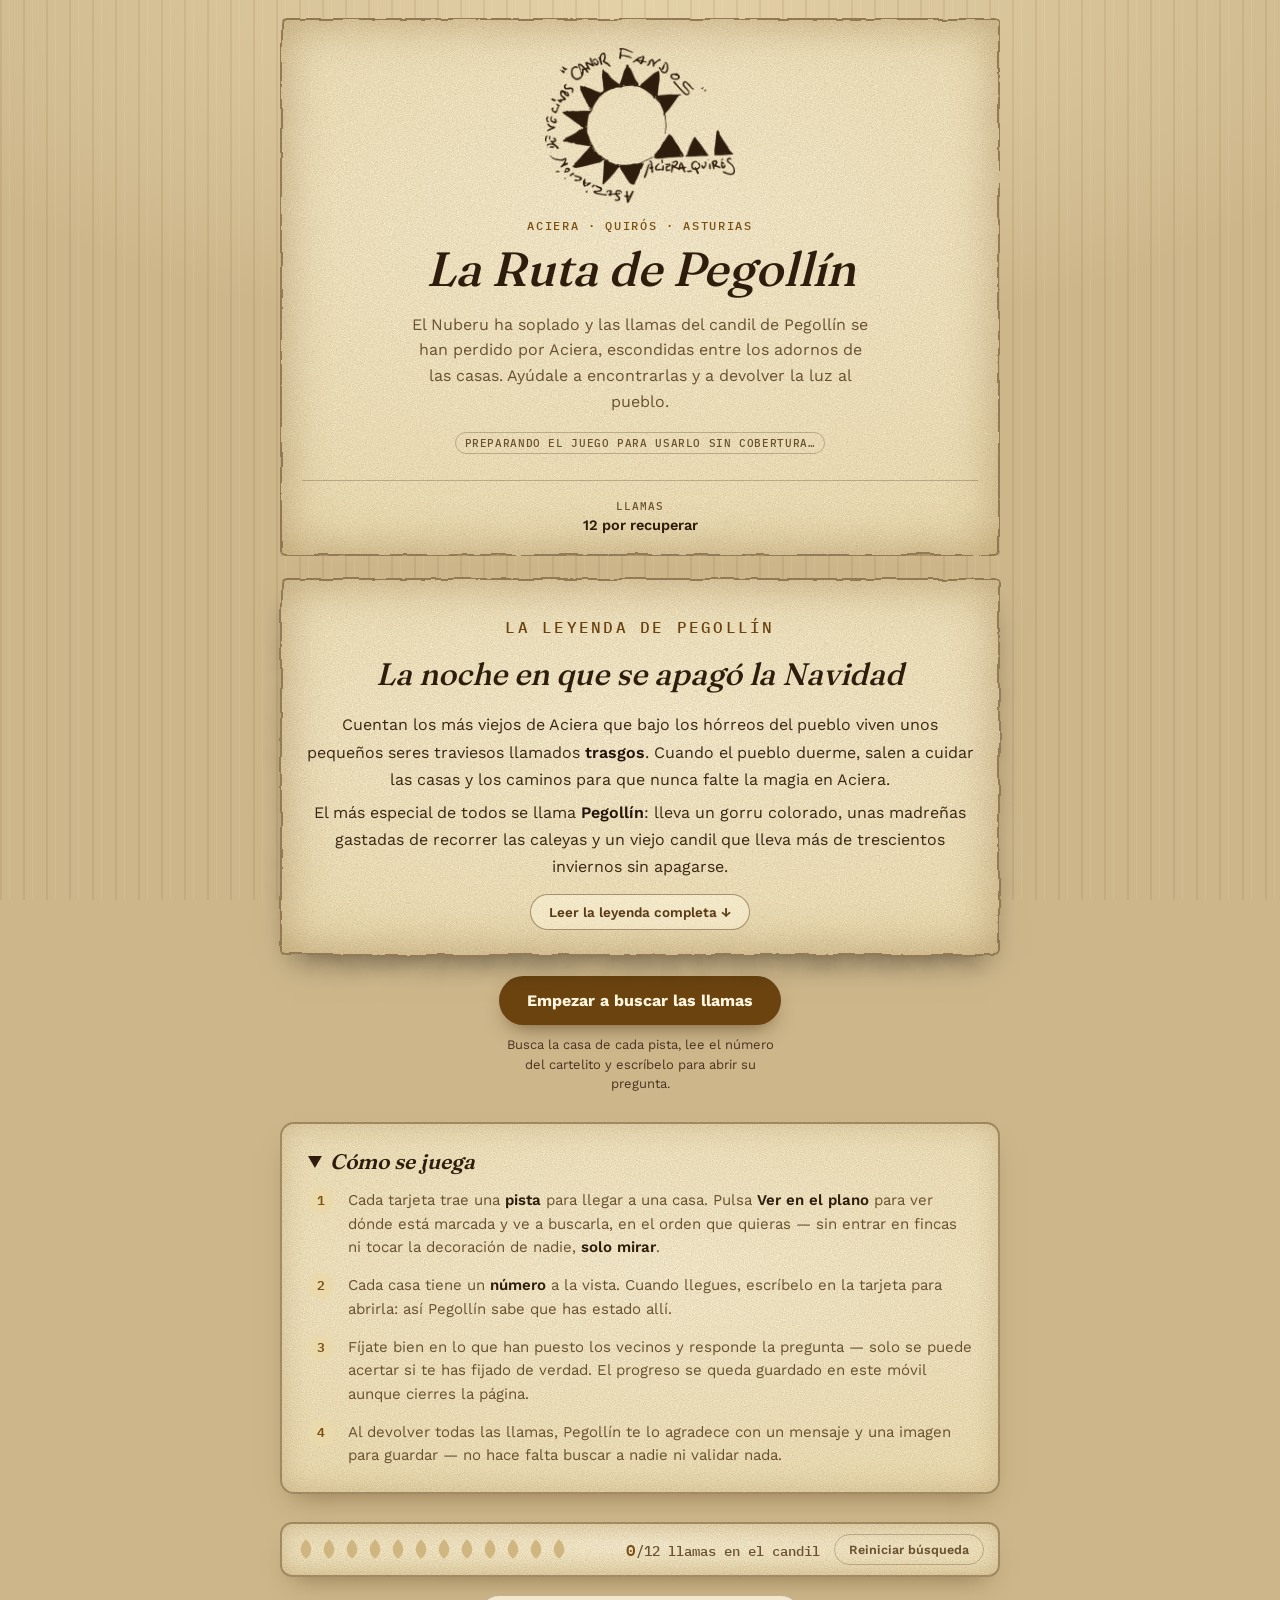
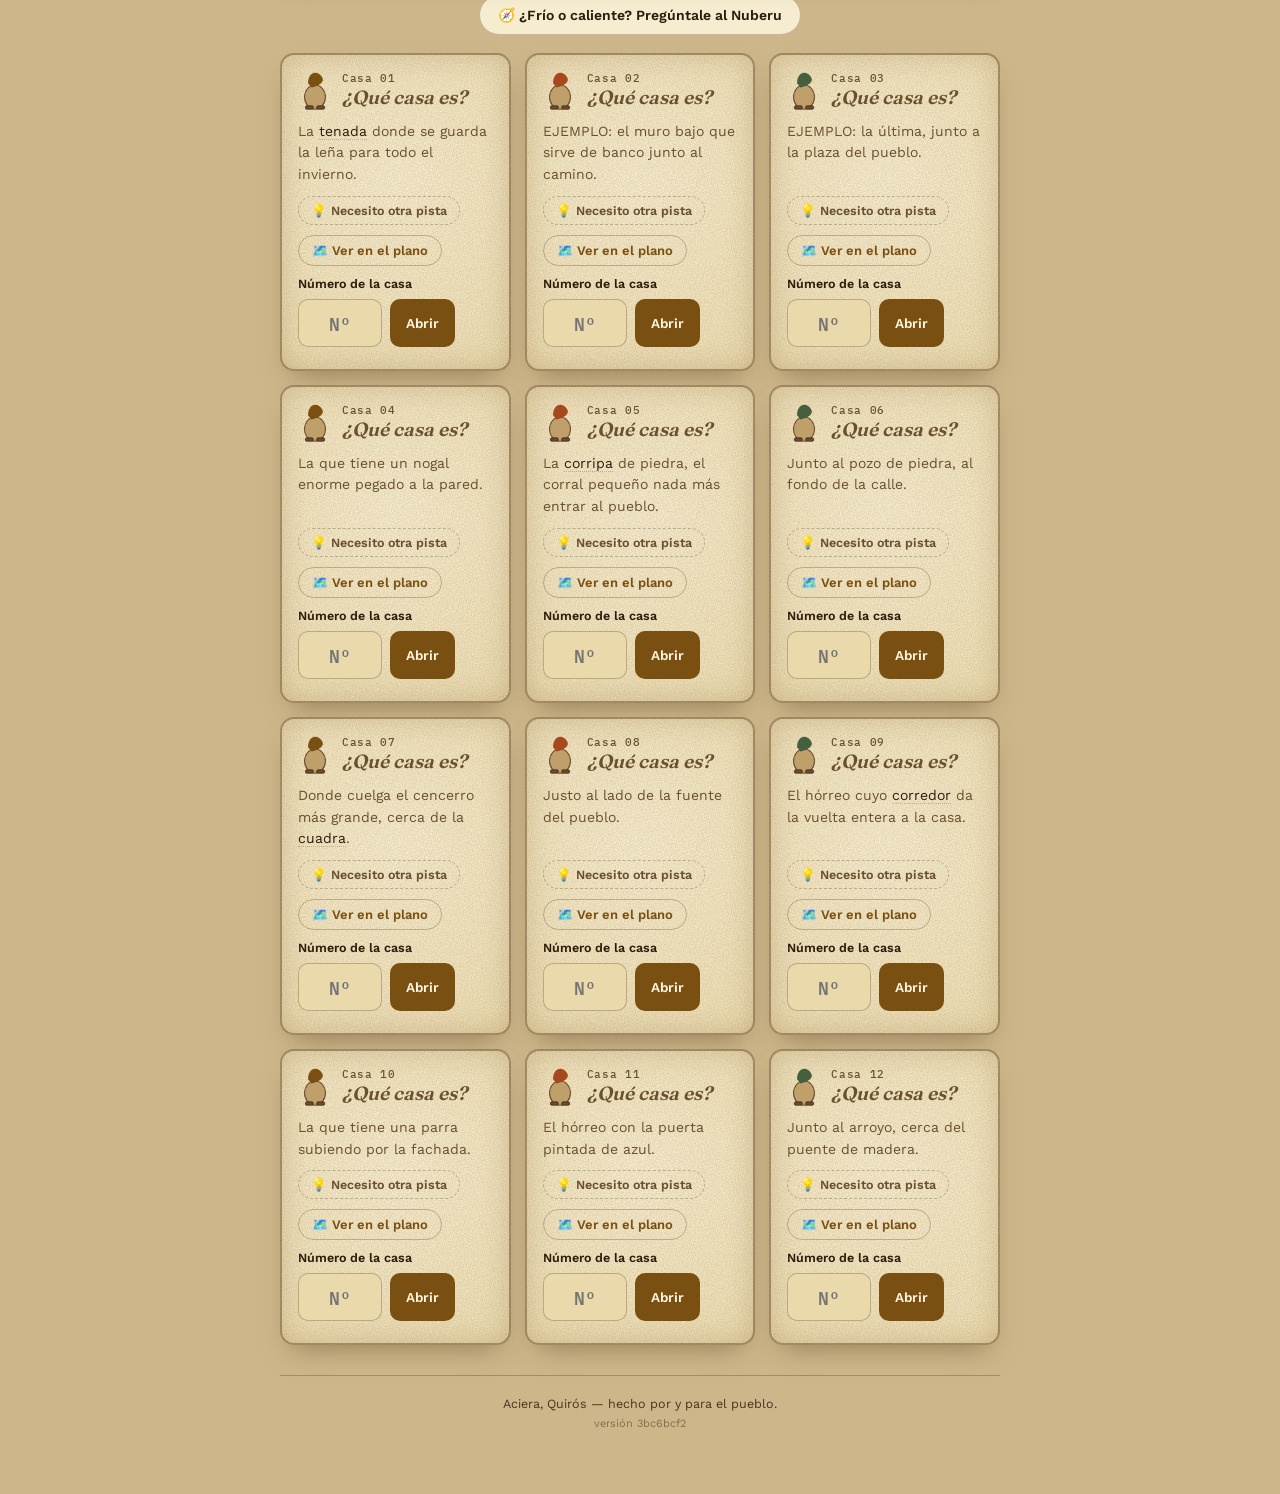
==== commit ad36b02e: "Add files via upload" ====
--- a/index.html
+++ b/index.html
@@ -733,8 +733,6 @@
     <p style="margin:18px 0 0"><span class="offline-chip" id="offlineChip">Preparando el juego para usarlo sin cobertura…</span></p>
 
     <dl class="facts">
-      <div><dt>Encendido</dt><dd>5 dic · 18:00</dd></div>
-      <div><dt>Chocolatada</dt><dd>Para todo el que se acerque</dd></div>
       <div><dt>Llamas</dt><dd>12 por recuperar</dd></div>
     </dl>
   </header>
@@ -763,7 +761,7 @@
 
     <p class="beat"><strong>Necesitaba tu ayuda.</strong></p>
 
-    <p>Desde el <strong>5 de diciembre, a las 18:00</strong>, cuando Aciera se vista de luz, y hasta la llegada de los Reyes Magos, las llamas permanecerán escondidas entre los adornos de las casas. Tu misión: recorrer las caleyas, seguir las pistas y descubrir dónde se esconde cada una.</p>
+    <p>Cuando Aciera se vista de luz, y hasta la llegada de los Reyes Magos, las llamas permanecerán escondidas entre los adornos de las casas. Tu misión: recorrer las caleyas, seguir las pistas y descubrir dónde se esconde cada una.</p>
     <p class="beat"><strong>Cada descubrimiento devolverá una llama al candil de Pegollín.</strong></p>
     <p>Cuando consigas reunirlas todas, Pegollín compartirá contigo un secreto que ni el travieso Nuberu conoce: <strong>la verdadera magia de la Navidad de Aciera no está en las luces de sus casas, sino en las personas que las encienden.</strong></p>
 
@@ -830,20 +828,8 @@
   </section>
 
   <footer class="foot">
-    <details>
-      <summary>Notas para quien organice el juego</summary>
-      <p>Las casas, pistas y preguntas de abajo son un <strong>ejemplo</strong> — no son las casas reales todavía. El juego es sobre lo que cada vecino pone de verdad en su casa. Antes del 5 de diciembre:</p>
-      <ol>
-        <li>Apuntad <strong>todas las casas que quieran participar</strong>, no solo 12: cada visitante verá 12 elegidas al azar, y así participan todos los vecinos y la ruta cambia de una persona a otra. Con el visto bueno de cada vecino (algunos quizá prefieran no participar).</li>
-        <li>Asignad a cada casa un <strong>número</strong> poco obvio (dos cifras, sin orden, sin repetir) y colgad un cartelito bien visible desde la calle. Es la prueba de que el jugador ha llegado.</li>
-        <li>Cada casa es una entrada del array <code>POOL</code>: <code>pin</code> = su pin en el plano (p1, p2, p3…), <code>code</code> = el número del cartelito, <code>name</code> = el apodo (se muestra al abrir la tarjeta), <code>clue</code> = la pista para llegar sin decir el nombre ni el número.</li>
-        <li>Escribid una pregunta sobre algo que solo se ve mirando de cerca (<code>question</code>/<code>options</code>/<code>correct</code>; 0 = la primera opción, 1 = la segunda...). Dejad alguna fácil para los más pequeños y algunas más difíciles.</li>
-        <li>Cada casa necesita su pin en el plano (<code>plano-aciera.html</code>) con la misma clave. Cuántas casas se enseñan a cada visitante se cambia con <code>PER_GAME</code> (ahora 12).</li>
-        <li>Si cambiáis casas o números, el juego vuelve a sortear solo y las partidas empiezan de cero. Avisad antes de lanzar, para no cambiarlo cuando ya haya gente jugando.</li>
-      </ol>
-    </details>
     <p class="credit">Aciera, Quirós — hecho por y para el pueblo.</p>
-    <p class="credit" style="opacity:.55;margin-top:6px;font-size:11px">versión 1f3d275a</p>
+    <p class="credit" style="opacity:.55;margin-top:6px;font-size:11px">versión 3bc6bcf2</p>
   </footer>
 
 </div>
@@ -883,64 +869,64 @@
   // POOL = TODAS las casas que participan (pueden ser más de 12). A cada visitante le toca una selección
   // distinta de PER_GAME casas al azar, que se queda guardada en su móvil. Cada casa necesita un "code" único.
   var POOL = [
-    { pin:"p1", code:"47", name:"Ca Marcé", clue:"Después de pasar el desvío al pueblo de El Llano, a mano derecha, es la segunda casa a la izquierda.", hint2:"EJEMPLO: otra pista más directa para llegar a esta casa, sin decir su número.",
+    { pin:"p1", code:"1", name:"Capilla", clue:"Después de pasar el desvío al pueblo de El Llano, a mano derecha, es la segunda casa a la izquierda.", hint2:"EJEMPLO: otra pista más directa para llegar a esta casa, sin decir su número.",
       question:"¿Cuántos sacos hay colgados en la fachada de la casa?",
       options:[ {label:"Dos", emoji:"2️⃣"}, {label:"Cuatro", emoji:"4️⃣"}, {label:"Seis", emoji:"6️⃣"} ], correct:1 },
-    { pin:"p2", code:"23", name:"La casa de la cuadra", clue:"Donde cuelga el cencerro más grande, cerca de la <em>cuadra</em>.", hint2:"EJEMPLO: otra pista más directa para llegar a esta casa, sin decir su número.",
+    { pin:"p2", code:"2", name:"Casa 1 Jose Antonio", clue:"Donde cuelga el cencerro más grande, cerca de la <em>cuadra</em>.", hint2:"EJEMPLO: otra pista más directa para llegar a esta casa, sin decir su número.",
       question:"¿De qué color es la estrella de la puerta?",
       options:[ {label:"Rojo", color:"#c23b2e"}, {label:"Dorado", color:"#c99a3d"}, {label:"Azul", color:"#2c5b96"} ], correct:1 },
-    { pin:"p3", code:"68", name:"La casa de la fuente", clue:"Justo al lado de la fuente del pueblo.", hint2:"EJEMPLO: otra pista más directa para llegar a esta casa, sin decir su número.",
+    { pin:"p3", code:"3", name:"Casa 2 Nacho/Sinaida", clue:"Justo al lado de la fuente del pueblo.", hint2:"EJEMPLO: otra pista más directa para llegar a esta casa, sin decir su número.",
       question:"¿Qué hay colgado en la ventana?",
       options:[ {label:"Un farolillo", emoji:"🏮"}, {label:"Una guirnalda", emoji:"🎀"}, {label:"Un cascabel", emoji:"🔔"} ], correct:0 },
-    { pin:"p4", code:"15", name:"La casa del tejado inclinado", clue:"El <em>teyáu</em> más empinado, casi tocando las ramas de un árbol.", hint2:"EJEMPLO: otra pista más directa para llegar a esta casa, sin decir su número.",
+    { pin:"p4", code:"4", name:"Casa 3 Miguel/Lali", clue:"El <em>teyáu</em> más empinado, casi tocando las ramas de un árbol.", hint2:"EJEMPLO: otra pista más directa para llegar a esta casa, sin decir su número.",
       question:"¿De qué color son las luces del tejado?",
       options:[ {label:"Blancas", color:"#f4efe1"}, {label:"Doradas", color:"#c99a3d"}, {label:"Multicolor", emoji:"🌈"} ], correct:2 },
-    { pin:"p5", code:"82", name:"La casa del carro viejo", clue:"Tiene un <em>carru</em> de madera de adorno en la entrada, el que ya no sale al monte.", hint2:"EJEMPLO: otra pista más directa para llegar a esta casa, sin decir su número.",
+    { pin:"p5", code:"5", name:"Casa 4 Matilde", clue:"Tiene un <em>carru</em> de madera de adorno en la entrada, el que ya no sale al monte.", hint2:"EJEMPLO: otra pista más directa para llegar a esta casa, sin decir su número.",
       question:"¿Qué lleva encima el carro?",
       options:[ {label:"Un árbol pequeño", emoji:"🎄"}, {label:"Un muñeco de nieve", emoji:"⛄"}, {label:"Regalos", emoji:"🎁"} ], correct:0 },
-    { pin:"p6", code:"39", name:"La casa del corral de piedra", clue:"La <em>corripa</em> de piedra, el corral pequeño nada más entrar al pueblo.", hint2:"EJEMPLO: otra pista más directa para llegar a esta casa, sin decir su número.",
+    { pin:"p6", code:"6", name:"Casa 5 Marcelina", clue:"La <em>corripa</em> de piedra, el corral pequeño nada más entrar al pueblo.", hint2:"EJEMPLO: otra pista más directa para llegar a esta casa, sin decir su número.",
       question:"¿Cuántas estrellas hay en la pared?",
       options:[ {label:"Dos", emoji:"2️⃣"}, {label:"Cuatro", emoji:"4️⃣"}, {label:"Seis", emoji:"6️⃣"} ], correct:1 },
-    { pin:"p7", code:"56", name:"La casa de la farola", clue:"Junto al palu de la luz más cercano a la fuente.", hint2:"EJEMPLO: otra pista más directa para llegar a esta casa, sin decir su número.",
+    { pin:"p7", code:"7", name:"Casa 6 Juan/Lola", clue:"Junto al palu de la luz más cercano a la fuente.", hint2:"EJEMPLO: otra pista más directa para llegar a esta casa, sin decir su número.",
       question:"¿De qué están hechos los renos de delante?",
       options:[ {label:"Madera", emoji:"🪵"}, {label:"Alambre", emoji:"🔧"}, {label:"Neumáticos viejos", emoji:"🛞"} ], correct:2 },
-    { pin:"p8", code:"91", name:"La casa del corredor largo", clue:"El hórreo cuyo <em>corredor</em> da la vuelta entera a la casa.", hint2:"EJEMPLO: otra pista más directa para llegar a esta casa, sin decir su número.",
+    { pin:"p8", code:"8", name:"Casa 7 Patricia/Juan", clue:"El hórreo cuyo <em>corredor</em> da la vuelta entera a la casa.", hint2:"EJEMPLO: otra pista más directa para llegar a esta casa, sin decir su número.",
       question:"¿Cuántos muñecos de nieve hay en el corredor?",
       options:[ {label:"Uno", emoji:"1️⃣"}, {label:"Dos", emoji:"2️⃣"}, {label:"Ninguno", emoji:"0️⃣"} ], correct:0 },
-    { pin:"p9", code:"34", name:"La casa del muro bajo", clue:"El muro que sirve de banco cuando hay chocolatada.", hint2:"EJEMPLO: otra pista más directa para llegar a esta casa, sin decir su número.",
+    { pin:"p9", code:"9", name:"Casa 8 Charo/Ramon", clue:"EJEMPLO: el muro bajo que sirve de banco junto al camino.", hint2:"EJEMPLO: otra pista más directa para llegar a esta casa, sin decir su número.",
       question:"¿De qué color es la guirnalda del muro?",
       options:[ {label:"Verde", color:"#3f7d3f"}, {label:"Roja", color:"#c23b2e"}, {label:"Dorada", color:"#c99a3d"} ], correct:0 },
-    { pin:"p10", code:"71", name:"La casa de la leñera", clue:"La <em>tenada</em> donde se guarda la leña para todo el invierno.", hint2:"EJEMPLO: otra pista más directa para llegar a esta casa, sin decir su número.",
+    { pin:"p10", code:"10", name:"Lavadero", clue:"La <em>tenada</em> donde se guarda la leña para todo el invierno.", hint2:"EJEMPLO: otra pista más directa para llegar a esta casa, sin decir su número.",
       question:"¿Qué hay encima de la leña?",
       options:[ {label:"Un gorro de Papá Noel", emoji:"🎅"}, {label:"Un búho de madera", emoji:"🦉"}, {label:"Nada, está vacía", emoji:"🚫"} ], correct:0 },
-    { pin:"p11", code:"28", name:"La casa del balcón con luces", clue:"El balcón con más hileras de luces de todo el pueblo.", hint2:"EJEMPLO: otra pista más directa para llegar a esta casa, sin decir su número.",
+    { pin:"p11", code:"11", name:"Casa 9 Guti/Coloma", clue:"El balcón con más hileras de luces de todo el pueblo.", hint2:"EJEMPLO: otra pista más directa para llegar a esta casa, sin decir su número.",
       question:"¿De qué color son las luces del balcón?",
       options:[ {label:"Azules", color:"#2c5b96"}, {label:"Blancas", color:"#f4efe1"}, {label:"Verdes", color:"#3f7d3f"} ], correct:1 },
-    { pin:"p12", code:"63", name:"La casa de la chocolatada", clue:"La última: mira alrededor del propio puesto de la chocolatada, no hace falta ir más lejos.", hint2:"EJEMPLO: otra pista más directa para llegar a esta casa, sin decir su número.",
-      question:"¿Qué hay dibujado en el cartel de la chocolatada?",
+    { pin:"p12", code:"12", name:"Casa 10 Jesus/Alegria", clue:"EJEMPLO: la última, junto a la plaza del pueblo.", hint2:"EJEMPLO: otra pista más directa para llegar a esta casa, sin decir su número.",
+      question:"¿Qué hay dibujado en el cartel de la puerta?",
       options:[ {label:"Una taza", emoji:"☕"}, {label:"Un trasgu", emoji:"🧙"}, {label:"Unas campanas", emoji:"🔔"} ], correct:0 },
-    { pin:"p13", code:"52", name:"La casa del pozo", clue:"Junto al pozo de piedra, al fondo de la calle.", hint2:"EJEMPLO: otra pista más directa para llegar a esta casa, sin decir su número.",
+    { pin:"p13", code:"13", name:"Casa 11 Asociacion", clue:"Junto al pozo de piedra, al fondo de la calle.", hint2:"EJEMPLO: otra pista más directa para llegar a esta casa, sin decir su número.",
       question:"¿Cuántos farolillos cuelgan de la puerta?",
       options:[ {label:"Uno", emoji:"1️⃣"}, {label:"Tres", emoji:"3️⃣"}, {label:"Cinco", emoji:"5️⃣"} ], correct:1 },
-    { pin:"p14", code:"87", name:"La casa del manzano", clue:"Bajo el manzano más grande, a la entrada del pueblo.", hint2:"EJEMPLO: otra pista más directa para llegar a esta casa, sin decir su número.",
+    { pin:"p14", code:"14", name:"Casa 12 Alcalde", clue:"Bajo el manzano más grande, a la entrada del pueblo.", hint2:"EJEMPLO: otra pista más directa para llegar a esta casa, sin decir su número.",
       question:"¿De qué color es el lazo del árbol?",
       options:[ {label:"Rojo", color:"#c23b2e"}, {label:"Verde", color:"#3f7d3f"}, {label:"Dorado", color:"#c99a3d"} ], correct:0 },
-    { pin:"p15", code:"19", name:"La casa del puente", clue:"Junto al arroyo, cerca del puente de madera.", hint2:"EJEMPLO: otra pista más directa para llegar a esta casa, sin decir su número.",
+    { pin:"p15", code:"15", name:"Casa 13 Rosario", clue:"Junto al arroyo, cerca del puente de madera.", hint2:"EJEMPLO: otra pista más directa para llegar a esta casa, sin decir su número.",
       question:"¿Qué lleva puesto el muñeco de la puerta?",
       options:[ {label:"Un gorro", emoji:"🧢"}, {label:"Una bufanda", emoji:"🧣"}, {label:"Nada", emoji:"🚫"} ], correct:1 },
-    { pin:"p16", code:"64", name:"La casa del hórreo azul", clue:"El hórreo con la puerta pintada de azul.", hint2:"EJEMPLO: otra pista más directa para llegar a esta casa, sin decir su número.",
+    { pin:"p16", code:"16", name:"Casa 14 Gallegos", clue:"El hórreo con la puerta pintada de azul.", hint2:"EJEMPLO: otra pista más directa para llegar a esta casa, sin decir su número.",
       question:"¿Cuántas estrellas cuelgan del corredor?",
       options:[ {label:"Tres", emoji:"3️⃣"}, {label:"Cinco", emoji:"5️⃣"}, {label:"Siete", emoji:"7️⃣"} ], correct:1 },
-    { pin:"p17", code:"41", name:"La casa de la parra", clue:"La que tiene una parra subiendo por la fachada.", hint2:"EJEMPLO: otra pista más directa para llegar a esta casa, sin decir su número.",
+    { pin:"p17", code:"17", name:"Casa 15 Camino Llano", clue:"La que tiene una parra subiendo por la fachada.", hint2:"EJEMPLO: otra pista más directa para llegar a esta casa, sin decir su número.",
       question:"¿Qué hay en la ventana de arriba?",
       options:[ {label:"Una vela", emoji:"🕯️"}, {label:"Una estrella", emoji:"⭐"}, {label:"Un muñeco", emoji:"🧸"} ], correct:1 },
-    { pin:"p18", code:"76", name:"La casa del camino alto", clue:"La última del camino que sube hacia el monte.", hint2:"EJEMPLO: otra pista más directa para llegar a esta casa, sin decir su número.",
+    { pin:"p18", code:"18", name:"Casa 16 Gloria", clue:"La última del camino que sube hacia el monte.", hint2:"EJEMPLO: otra pista más directa para llegar a esta casa, sin decir su número.",
       question:"¿De qué color son las luces del portal?",
       options:[ {label:"Blancas", color:"#f4efe1"}, {label:"Rojas", color:"#c23b2e"}, {label:"Azules", color:"#2c5b96"} ], correct:0 },
-    { pin:"p19", code:"36", name:"La casa de la fragua", clue:"Donde antes estaba la fragua, junto al camino de la iglesia.", hint2:"EJEMPLO: otra pista más directa para llegar a esta casa, sin decir su número.",
+    { pin:"p19", code:"19", name:"Casa 17 Matilde", clue:"Donde antes estaba la fragua, junto al camino de la iglesia.", hint2:"EJEMPLO: otra pista más directa para llegar a esta casa, sin decir su número.",
       question:"¿Qué hay colgado sobre la puerta?",
       options:[ {label:"Una herradura", emoji:"🧲"}, {label:"Una estrella", emoji:"⭐"}, {label:"Una campana", emoji:"🔔"} ], correct:2 },
-    { pin:"p20", code:"93", name:"La casa del nogal", clue:"La que tiene un nogal enorme pegado a la pared.", hint2:"EJEMPLO: otra pista más directa para llegar a esta casa, sin decir su número.",
+    { pin:"p20", code:"20", name:"Casa 18 Luis Venta", clue:"La que tiene un nogal enorme pegado a la pared.", hint2:"EJEMPLO: otra pista más directa para llegar a esta casa, sin decir su número.",
       question:"¿De qué color es el lazo del nogal?",
       options:[ {label:"Rojo", color:"#c23b2e"}, {label:"Blanco", color:"#f4efe1"}, {label:"Dorado", color:"#c99a3d"} ], correct:0 }
   ];
@@ -1609,8 +1595,7 @@
     { key:"p17", label:"Casa 17", n:17, x:255.0, y:395.0 },
     { key:"p18", label:"Casa 18", n:18, x:150.0, y:430.0 },
     { key:"p19", label:"Casa 19", n:19, x:270.0, y:260.0 },
-    { key:"p20", label:"Casa 20", n:20, x:200.0, y:300.0 },
-    { key:"chocolatada", label:"Chocolatada", special:true, x:238, y:256 }
+    { key:"p20", label:"Casa 20", n:20, x:200.0, y:300.0 }
   ];
   var BTYPES = { 4:"house", 15:"house", 60:"house", 38:"barn", 39:"barn", 44:"barn" };
   var LAT0 = 43.2041070, LON0 = -6.0077236, R = 111320, COS = Math.cos(LAT0*Math.PI/180), X0 = -238, Y0 = -256;
@@ -1739,8 +1724,7 @@
     { key:"p17", label:"Casa 17", n:17, x:255.0, y:395.0 },
     { key:"p18", label:"Casa 18", n:18, x:150.0, y:430.0 },
     { key:"p19", label:"Casa 19", n:19, x:270.0, y:260.0 },
-    { key:"p20", label:"Casa 20", n:20, x:200.0, y:300.0 },
-    { key:"chocolatada", label:"Chocolatada", special:true, x:238, y:256 }
+    { key:"p20", label:"Casa 20", n:20, x:200.0, y:300.0 }
   ];
   var POOLPINS = ["p1", "p2", "p3", "p4", "p5", "p6", "p7", "p8", "p9", "p10", "p11", "p12", "p13", "p14", "p15", "p16", "p17", "p18", "p19", "p20"];
   var LAT0 = 43.2041070, LON0 = -6.0077236, R = 111320, COS = Math.cos(LAT0*Math.PI/180), X0 = -238, Y0 = -256;
